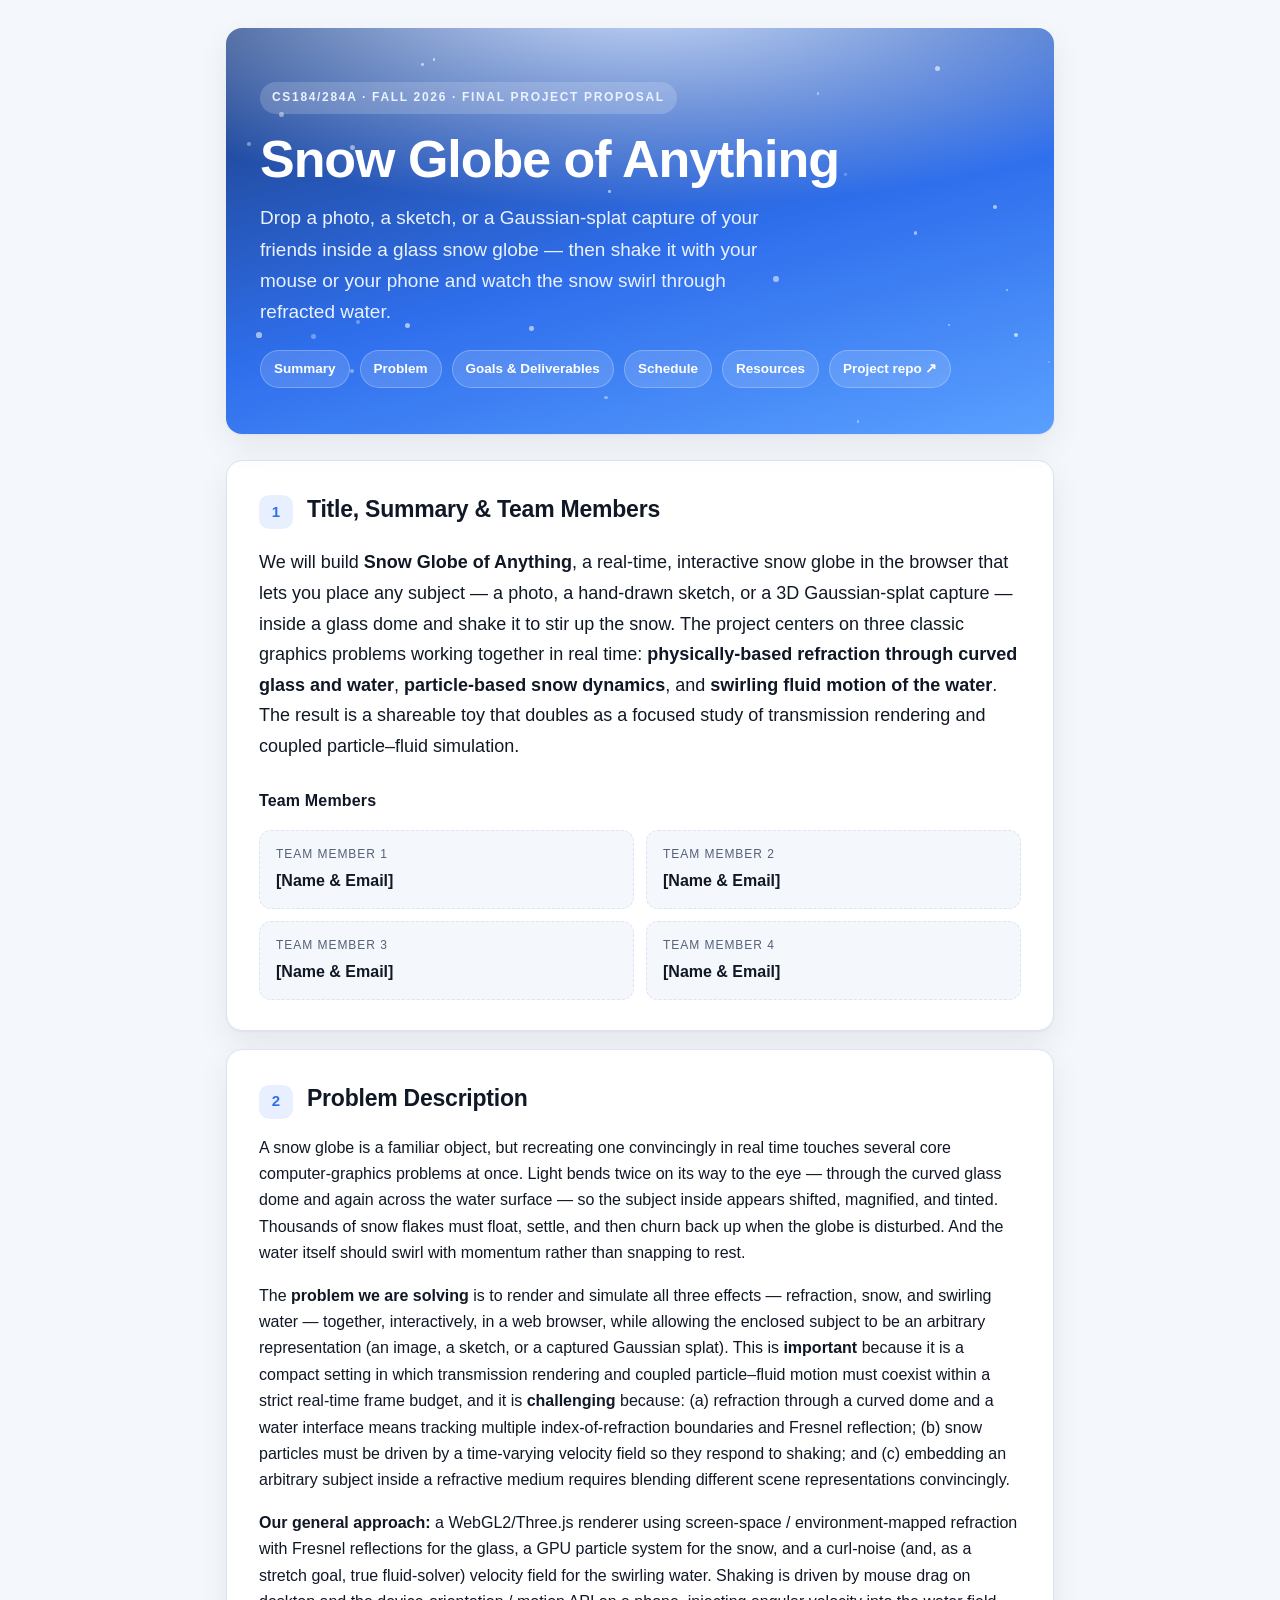
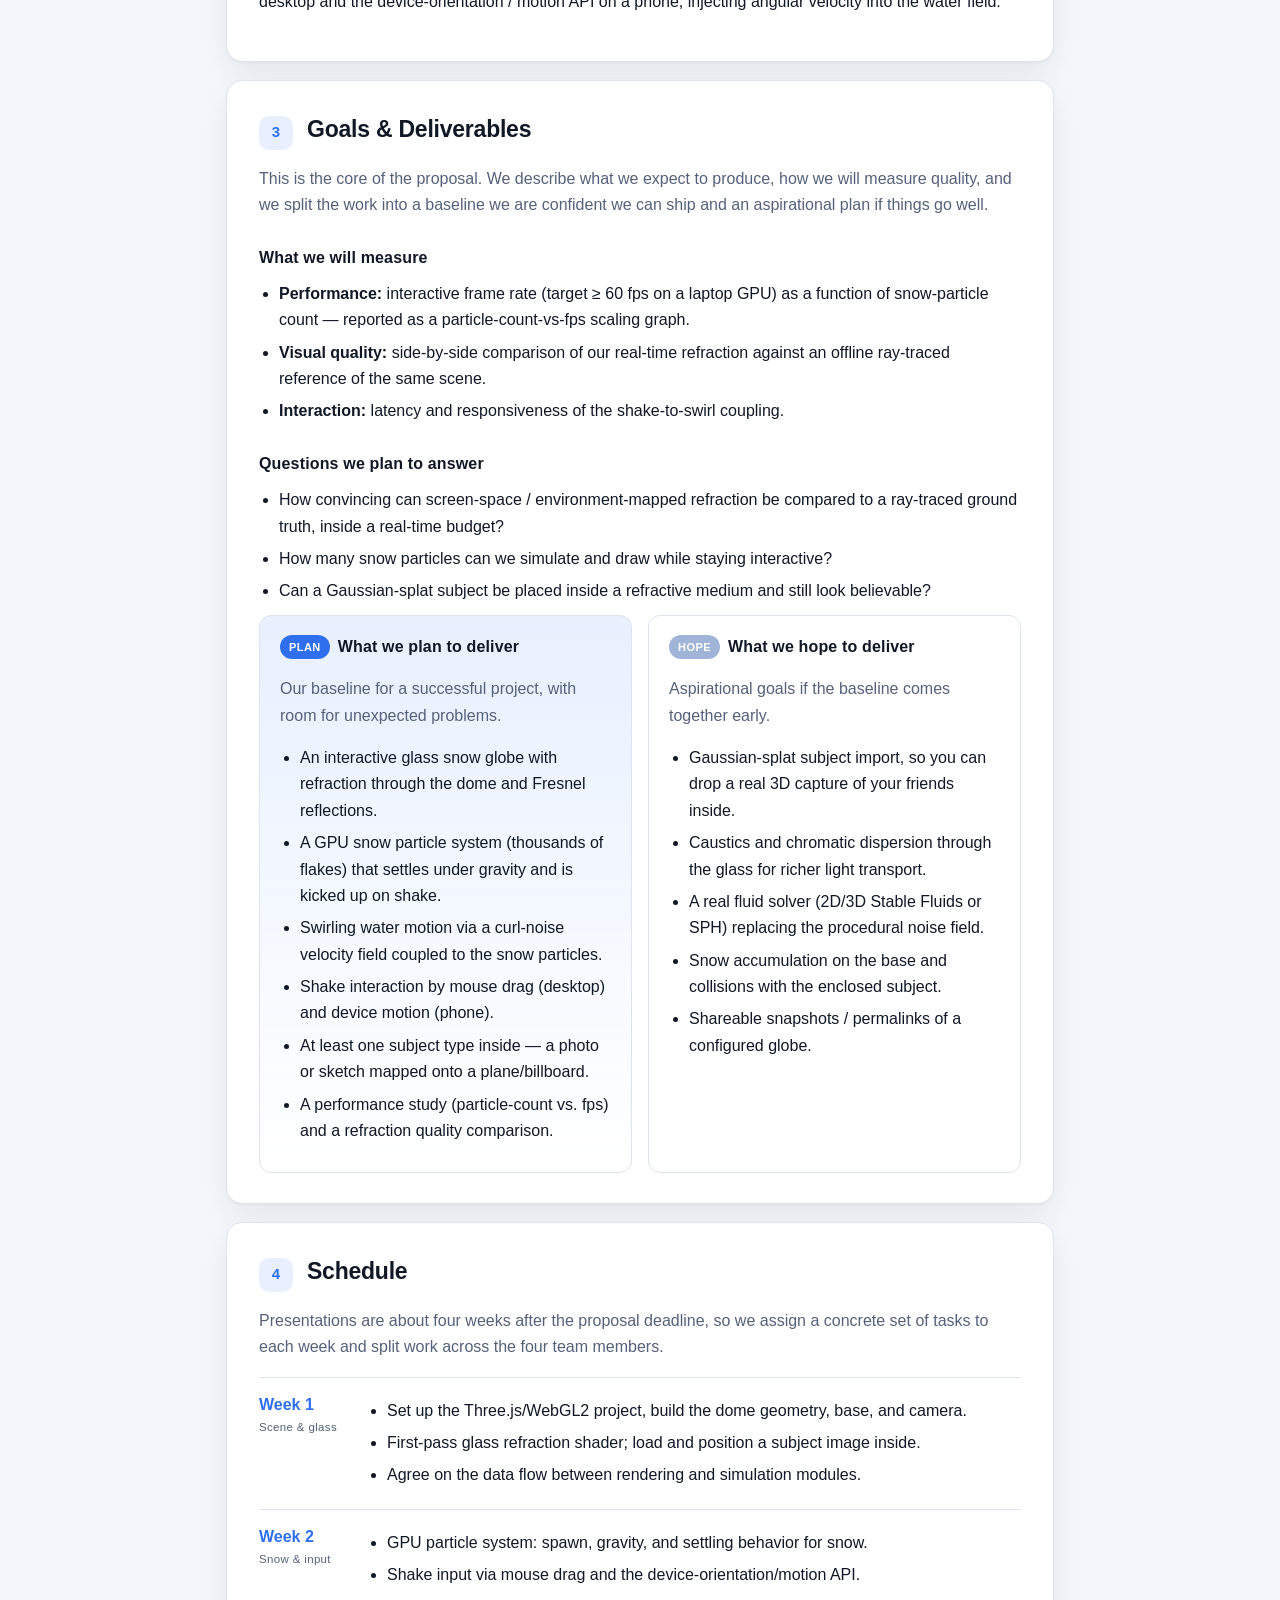
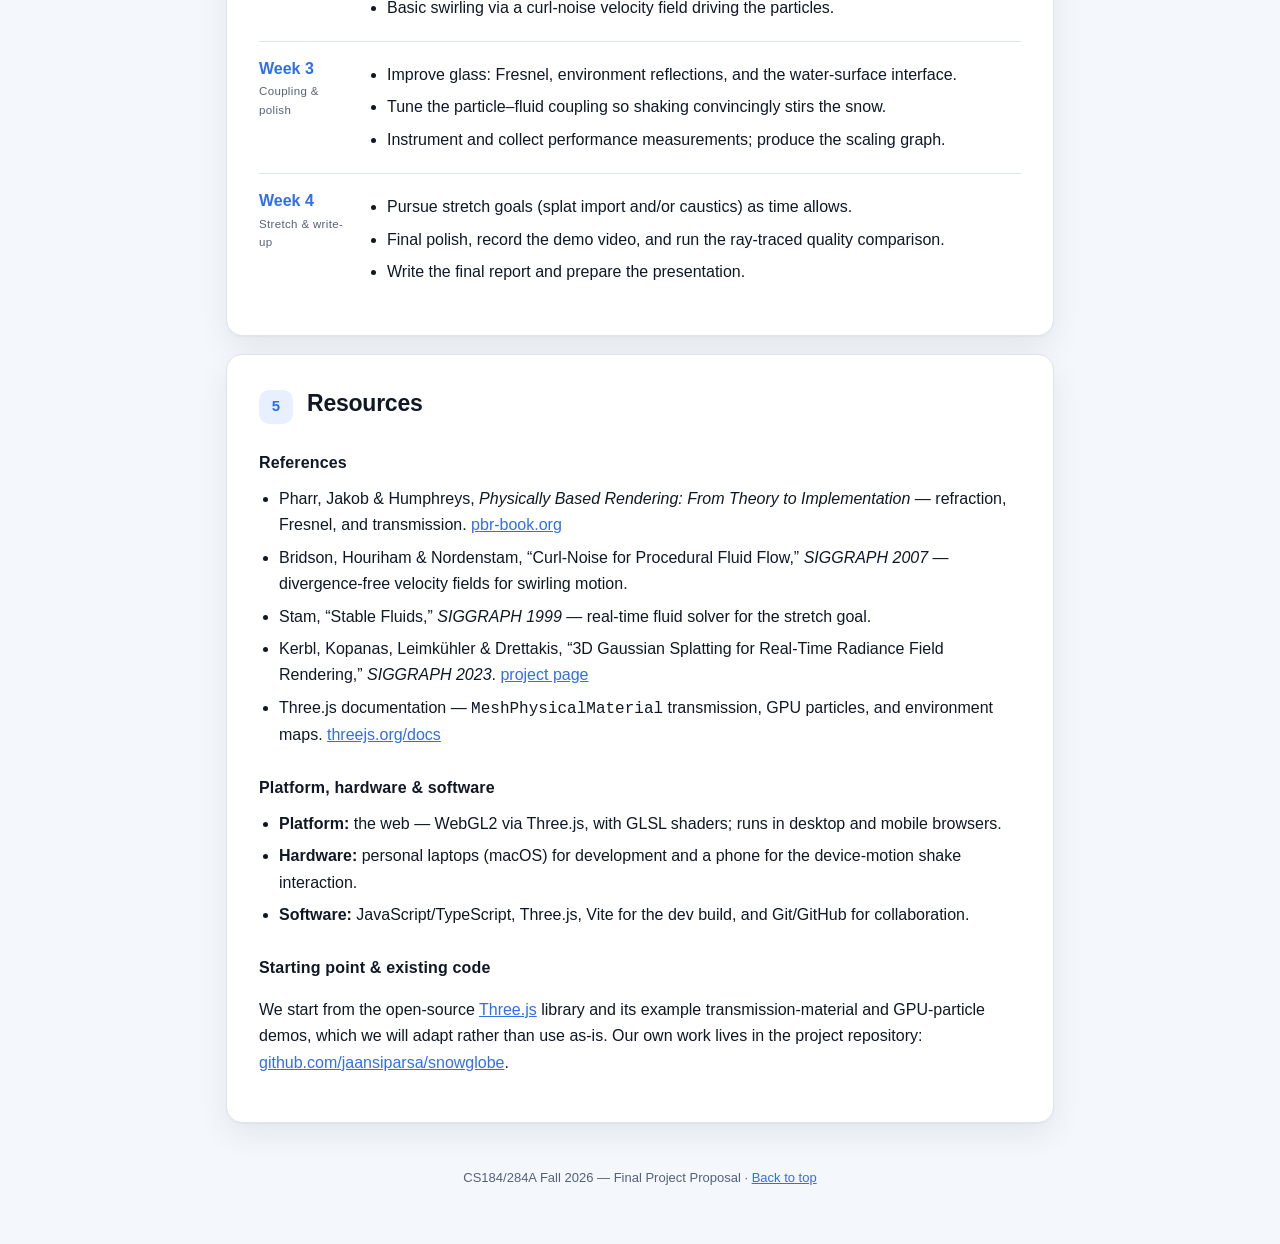
==== index.html @ 3ba1258a "Add CS184 project proposal webpage: Snow Globe of Anything Co-Authored-By: Claude Opus 4.8 <noreply@" ====
<!doctype html>
<html lang="en">
<head>
<meta charset="utf-8">
<meta name="viewport" content="width=device-width, initial-scale=1">
<title>Snow Globe of Anything — CS184 Project Proposal</title>
<meta name="description" content="CS184 Fall 2026 final project proposal: a real-time interactive snow globe of anything, focusing on glass refraction, snow particle physics, and swirling water.">
<style>
  :root{
    --bg:#f4f7fb;
    --panel:#ffffff;
    --ink:#101826;
    --muted:#55617a;
    --line:#dde4ef;
    --accent:#2f6fed;
    --accent-soft:#e8f0ff;
    --snow:#9fb4d6;
    --shadow:0 1px 2px rgba(16,24,38,.04),0 12px 32px rgba(16,24,38,.07);
    --radius:16px;
  }
  @media (prefers-color-scheme:dark){
    :root:not([data-theme="light"]){
      --bg:#0c1118; --panel:#141b26; --ink:#eaf0fa; --muted:#9aa7bd;
      --line:#222c3b; --accent:#6a9bff; --accent-soft:#182540; --snow:#4a5b7d;
      --shadow:0 1px 2px rgba(0,0,0,.3),0 14px 36px rgba(0,0,0,.45);
    }
  }
  :root[data-theme="dark"]{
    --bg:#0c1118; --panel:#141b26; --ink:#eaf0fa; --muted:#9aa7bd;
    --line:#222c3b; --accent:#6a9bff; --accent-soft:#182540; --snow:#4a5b7d;
    --shadow:0 1px 2px rgba(0,0,0,.3),0 14px 36px rgba(0,0,0,.45);
  }
  *{box-sizing:border-box}
  html{scroll-behavior:smooth}
  body{
    margin:0;background:var(--bg);color:var(--ink);
    font:16px/1.65 -apple-system,BlinkMacSystemFont,"Segoe UI",Inter,Roboto,Helvetica,Arial,sans-serif;
    -webkit-font-smoothing:antialiased;
  }
  .wrap{max-width:860px;margin:0 auto;padding:16px}

  /* Hero */
  header.hero{
    position:relative;overflow:hidden;border-radius:var(--radius);
    background:
      radial-gradient(130% 90% at 50% -10%, #cfe0ff 0%, transparent 60%),
      linear-gradient(165deg,#1b3a7a 0%, #2f6fed 55%, #5aa0ff 100%);
    color:#fff;padding:54px 34px 46px;margin:12px 0 26px;box-shadow:var(--shadow);
  }
  header.hero .snow-dot{position:absolute;border-radius:50%;background:rgba(255,255,255,.85);pointer-events:none}
  .eyebrow{
    display:inline-block;font-size:12px;font-weight:700;letter-spacing:.14em;
    text-transform:uppercase;background:rgba(255,255,255,.18);color:#eaf2ff;
    padding:6px 12px;border-radius:999px;margin-bottom:18px;backdrop-filter:blur(4px);
  }
  header.hero h1{margin:0;font-size:clamp(32px,6vw,52px);line-height:1.05;letter-spacing:-.02em;font-weight:800}
  header.hero p.tag{margin:16px 0 0;font-size:clamp(16px,2.4vw,19px);max-width:48ch;color:#eaf2ff}
  .meta{margin-top:22px;display:flex;flex-wrap:wrap;gap:10px}
  .meta a,.meta span{
    font-size:13.5px;font-weight:600;color:#fff;text-decoration:none;
    background:rgba(255,255,255,.14);border:1px solid rgba(255,255,255,.25);
    padding:7px 13px;border-radius:999px;transition:background .15s;
  }
  .meta a:hover{background:rgba(255,255,255,.28)}

  section{
    background:var(--panel);border:1px solid var(--line);border-radius:var(--radius);
    padding:30px 32px;margin:18px 0;box-shadow:var(--shadow);
  }
  .sec-head{display:flex;align-items:baseline;gap:14px;margin:0 0 6px}
  .sec-num{
    flex:none;width:34px;height:34px;border-radius:10px;background:var(--accent-soft);
    color:var(--accent);font-weight:800;font-size:15px;display:grid;place-items:center;
  }
  h2{font-size:23px;margin:0;letter-spacing:-.01em}
  h3{font-size:16px;margin:26px 0 8px;letter-spacing:.01em}
  p{color:var(--ink)}
  .lead{color:var(--muted)}
  a{color:var(--accent)}
  ul{padding-left:20px;margin:10px 0}
  li{margin:6px 0}
  .summary{font-size:18px;line-height:1.7}

  .team{display:grid;grid-template-columns:repeat(2,1fr);gap:12px;margin-top:16px}
  .member{
    border:1px dashed var(--line);border-radius:12px;padding:14px 16px;background:var(--bg);
  }
  .member .role{font-size:12px;color:var(--muted);text-transform:uppercase;letter-spacing:.08em}
  .member .name{font-weight:700;margin-top:3px}

  /* Deliverables split */
  .split{display:grid;grid-template-columns:1fr 1fr;gap:16px;margin-top:8px}
  .card{border:1px solid var(--line);border-radius:12px;padding:18px 20px}
  .card.plan{background:linear-gradient(180deg,var(--accent-soft),transparent)}
  .card h3{margin-top:0;display:flex;align-items:center;gap:8px}
  .pill{font-size:11px;font-weight:700;padding:3px 9px;border-radius:999px;background:var(--accent);color:#fff;letter-spacing:.04em}
  .card.hope .pill{background:var(--snow)}

  /* Schedule */
  .week{display:flex;gap:16px;padding:14px 0;border-top:1px solid var(--line)}
  .week:first-of-type{border-top:0}
  .week .wk{flex:none;width:92px;font-weight:800;color:var(--accent)}
  .week .wk small{display:block;font-weight:500;color:var(--muted);font-size:11.5px;letter-spacing:.03em}
  .week ul{margin:0}

  .refs li{color:var(--ink)}
  footer{color:var(--muted);font-size:13px;text-align:center;padding:26px 0 40px}

  @media (max-width:680px){
    section{padding:24px 20px}
    .team,.split{grid-template-columns:1fr}
    .week{flex-direction:column;gap:6px}
    .week .wk{width:auto}
  }

  /* Print → clean PDF for Gradescope */
  @media print{
    :root{--bg:#fff;--panel:#fff;--line:#c9d2e0;--ink:#000;--muted:#333;--shadow:none}
    body{font-size:11.5pt}
    .wrap{max-width:none;padding:0}
    header.hero{background:#1b3a7a !important;-webkit-print-color-adjust:exact;print-color-adjust:exact;margin:0 0 14px;border-radius:0}
    header.hero .snow-dot{display:none}
    section{break-inside:avoid;box-shadow:none;margin:10px 0;border:1px solid var(--line)}
    .card.plan{background:#eef3ff !important;-webkit-print-color-adjust:exact;print-color-adjust:exact}
    a{color:#1b4fc0}
    a[href^="http"]::after{content:" (" attr(href) ")";font-size:9pt;color:#555;word-break:break-all}
    .meta a[href^="http"]::after{content:""}
  }
</style>
</head>
<body>
<div class="wrap">

  <header class="hero" id="top">
    <span class="eyebrow">CS184/284A · Fall 2026 · Final Project Proposal</span>
    <h1>Snow Globe of Anything</h1>
    <p class="tag">Drop a photo, a sketch, or a Gaussian-splat capture of your friends inside a glass snow globe — then shake it with your mouse or your phone and watch the snow swirl through refracted water.</p>
    <nav class="meta">
      <a href="#summary">Summary</a>
      <a href="#problem">Problem</a>
      <a href="#goals">Goals &amp; Deliverables</a>
      <a href="#schedule">Schedule</a>
      <a href="#resources">Resources</a>
      <a href="https://github.com/jaansiparsa/snowglobe">Project repo ↗</a>
    </nav>
  </header>

  <section id="summary">
    <div class="sec-head"><span class="sec-num">1</span><h2>Title, Summary &amp; Team Members</h2></div>
    <p class="summary">We will build <strong>Snow Globe of Anything</strong>, a real-time, interactive snow globe in the browser that lets you place any subject — a photo, a hand-drawn sketch, or a 3D Gaussian-splat capture — inside a glass dome and shake it to stir up the snow. The project centers on three classic graphics problems working together in real time: <strong>physically-based refraction through curved glass and water</strong>, <strong>particle-based snow dynamics</strong>, and <strong>swirling fluid motion of the water</strong>. The result is a shareable toy that doubles as a focused study of transmission rendering and coupled particle–fluid simulation.</p>

    <h3>Team Members</h3>
    <div class="team">
      <div class="member"><div class="role">Team Member 1</div><div class="name">[Name &amp; Email]</div></div>
      <div class="member"><div class="role">Team Member 2</div><div class="name">[Name &amp; Email]</div></div>
      <div class="member"><div class="role">Team Member 3</div><div class="name">[Name &amp; Email]</div></div>
      <div class="member"><div class="role">Team Member 4</div><div class="name">[Name &amp; Email]</div></div>
    </div>
  </section>

  <section id="problem">
    <div class="sec-head"><span class="sec-num">2</span><h2>Problem Description</h2></div>
    <p>A snow globe is a familiar object, but recreating one convincingly in real time touches several core computer-graphics problems at once. Light bends twice on its way to the eye — through the curved glass dome and again across the water surface — so the subject inside appears shifted, magnified, and tinted. Thousands of snow flakes must float, settle, and then churn back up when the globe is disturbed. And the water itself should swirl with momentum rather than snapping to rest.</p>
    <p>The <strong>problem we are solving</strong> is to render and simulate all three effects — refraction, snow, and swirling water — together, interactively, in a web browser, while allowing the enclosed subject to be an arbitrary representation (an image, a sketch, or a captured Gaussian splat). This is <strong>important</strong> because it is a compact setting in which transmission rendering and coupled particle–fluid motion must coexist within a strict real-time frame budget, and it is <strong>challenging</strong> because: (a) refraction through a curved dome and a water interface means tracking multiple index-of-refraction boundaries and Fresnel reflection; (b) snow particles must be driven by a time-varying velocity field so they respond to shaking; and (c) embedding an arbitrary subject inside a refractive medium requires blending different scene representations convincingly.</p>
    <p><strong>Our general approach:</strong> a WebGL2/Three.js renderer using screen-space / environment-mapped refraction with Fresnel reflections for the glass, a GPU particle system for the snow, and a curl-noise (and, as a stretch goal, true fluid-solver) velocity field for the swirling water. Shaking is driven by mouse drag on desktop and the device-orientation / motion API on a phone, injecting angular velocity into the water field.</p>
  </section>

  <section id="goals">
    <div class="sec-head"><span class="sec-num">3</span><h2>Goals &amp; Deliverables</h2></div>
    <p class="lead">This is the core of the proposal. We describe what we expect to produce, how we will measure quality, and we split the work into a baseline we are confident we can ship and an aspirational plan if things go well.</p>

    <h3>What we will measure</h3>
    <ul>
      <li><strong>Performance:</strong> interactive frame rate (target ≥ 60 fps on a laptop GPU) as a function of snow-particle count — reported as a particle-count-vs-fps scaling graph.</li>
      <li><strong>Visual quality:</strong> side-by-side comparison of our real-time refraction against an offline ray-traced reference of the same scene.</li>
      <li><strong>Interaction:</strong> latency and responsiveness of the shake-to-swirl coupling.</li>
    </ul>

    <h3>Questions we plan to answer</h3>
    <ul>
      <li>How convincing can screen-space / environment-mapped refraction be compared to a ray-traced ground truth, inside a real-time budget?</li>
      <li>How many snow particles can we simulate and draw while staying interactive?</li>
      <li>Can a Gaussian-splat subject be placed inside a refractive medium and still look believable?</li>
    </ul>

    <div class="split">
      <div class="card plan">
        <h3><span class="pill">PLAN</span> What we plan to deliver</h3>
        <p class="lead">Our baseline for a successful project, with room for unexpected problems.</p>
        <ul>
          <li>An interactive glass snow globe with refraction through the dome and Fresnel reflections.</li>
          <li>A GPU snow particle system (thousands of flakes) that settles under gravity and is kicked up on shake.</li>
          <li>Swirling water motion via a curl-noise velocity field coupled to the snow particles.</li>
          <li>Shake interaction by mouse drag (desktop) and device motion (phone).</li>
          <li>At least one subject type inside — a photo or sketch mapped onto a plane/billboard.</li>
          <li>A performance study (particle-count vs. fps) and a refraction quality comparison.</li>
        </ul>
      </div>
      <div class="card hope">
        <h3><span class="pill">HOPE</span> What we hope to deliver</h3>
        <p class="lead">Aspirational goals if the baseline comes together early.</p>
        <ul>
          <li>Gaussian-splat subject import, so you can drop a real 3D capture of your friends inside.</li>
          <li>Caustics and chromatic dispersion through the glass for richer light transport.</li>
          <li>A real fluid solver (2D/3D Stable Fluids or SPH) replacing the procedural noise field.</li>
          <li>Snow accumulation on the base and collisions with the enclosed subject.</li>
          <li>Shareable snapshots / permalinks of a configured globe.</li>
        </ul>
      </div>
    </div>
  </section>

  <section id="schedule">
    <div class="sec-head"><span class="sec-num">4</span><h2>Schedule</h2></div>
    <p class="lead">Presentations are about four weeks after the proposal deadline, so we assign a concrete set of tasks to each week and split work across the four team members.</p>

    <div class="week">
      <div class="wk">Week 1<small>Scene &amp; glass</small></div>
      <ul>
        <li>Set up the Three.js/WebGL2 project, build the dome geometry, base, and camera.</li>
        <li>First-pass glass refraction shader; load and position a subject image inside.</li>
        <li>Agree on the data flow between rendering and simulation modules.</li>
      </ul>
    </div>
    <div class="week">
      <div class="wk">Week 2<small>Snow &amp; input</small></div>
      <ul>
        <li>GPU particle system: spawn, gravity, and settling behavior for snow.</li>
        <li>Shake input via mouse drag and the device-orientation/motion API.</li>
        <li>Basic swirling via a curl-noise velocity field driving the particles.</li>
      </ul>
    </div>
    <div class="week">
      <div class="wk">Week 3<small>Coupling &amp; polish</small></div>
      <ul>
        <li>Improve glass: Fresnel, environment reflections, and the water-surface interface.</li>
        <li>Tune the particle–fluid coupling so shaking convincingly stirs the snow.</li>
        <li>Instrument and collect performance measurements; produce the scaling graph.</li>
      </ul>
    </div>
    <div class="week">
      <div class="wk">Week 4<small>Stretch &amp; write-up</small></div>
      <ul>
        <li>Pursue stretch goals (splat import and/or caustics) as time allows.</li>
        <li>Final polish, record the demo video, and run the ray-traced quality comparison.</li>
        <li>Write the final report and prepare the presentation.</li>
      </ul>
    </div>
  </section>

  <section id="resources">
    <div class="sec-head"><span class="sec-num">5</span><h2>Resources</h2></div>

    <h3>References</h3>
    <ul class="refs">
      <li>Pharr, Jakob &amp; Humphreys, <em>Physically Based Rendering: From Theory to Implementation</em> — refraction, Fresnel, and transmission. <a href="https://pbr-book.org/">pbr-book.org</a></li>
      <li>Bridson, Houriham &amp; Nordenstam, “Curl-Noise for Procedural Fluid Flow,” <em>SIGGRAPH 2007</em> — divergence-free velocity fields for swirling motion.</li>
      <li>Stam, “Stable Fluids,” <em>SIGGRAPH 1999</em> — real-time fluid solver for the stretch goal.</li>
      <li>Kerbl, Kopanas, Leimkühler &amp; Drettakis, “3D Gaussian Splatting for Real-Time Radiance Field Rendering,” <em>SIGGRAPH 2023</em>. <a href="https://repo-sam.inria.fr/fungraph/3d-gaussian-splatting/">project page</a></li>
      <li>Three.js documentation — <code>MeshPhysicalMaterial</code> transmission, GPU particles, and environment maps. <a href="https://threejs.org/docs/">threejs.org/docs</a></li>
    </ul>

    <h3>Platform, hardware &amp; software</h3>
    <ul>
      <li><strong>Platform:</strong> the web — WebGL2 via Three.js, with GLSL shaders; runs in desktop and mobile browsers.</li>
      <li><strong>Hardware:</strong> personal laptops (macOS) for development and a phone for the device-motion shake interaction.</li>
      <li><strong>Software:</strong> JavaScript/TypeScript, Three.js, Vite for the dev build, and Git/GitHub for collaboration.</li>
    </ul>

    <h3>Starting point &amp; existing code</h3>
    <p>We start from the open-source <a href="https://threejs.org/">Three.js</a> library and its example transmission-material and GPU-particle demos, which we will adapt rather than use as-is. Our own work lives in the project repository: <a href="https://github.com/jaansiparsa/snowglobe">github.com/jaansiparsa/snowglobe</a>.</p>
  </section>

  <footer>
    CS184/284A Fall 2026 — Final Project Proposal · <a href="#top">Back to top</a>
  </footer>

</div>

<script>
  // Decorative drifting snow in the hero (purely cosmetic; hidden in print).
  (function(){
    try{
      var hero = document.querySelector('header.hero');
      if(!hero || window.matchMedia('(prefers-reduced-motion: reduce)').matches) return;
      var N = 26;
      for(var i=0;i<N;i++){
        var d = document.createElement('span');
        d.className='snow-dot';
        var s = 2 + Math.random()*4;
        d.style.width=d.style.height=s+'px';
        d.style.left=(Math.random()*100)+'%';
        d.style.top=(Math.random()*100)+'%';
        d.style.opacity=0.3+Math.random()*0.5;
        hero.appendChild(d);
        animate(d, s);
      }
      function animate(el, s){
        var y = parseFloat(el.style.top);
        var speed = 0.015 + s*0.008;
        var drift = (Math.random()-0.5)*0.03;
        var x = parseFloat(el.style.left);
        function step(){
          y += speed; x += drift;
          if(y>100){ y=-2; x=Math.random()*100; }
          el.style.top=y+'%'; el.style.left=x+'%';
          requestAnimationFrame(step);
        }
        requestAnimationFrame(step);
      }
    }catch(e){/* cosmetic only */}
  })();
</script>
</body>
</html>
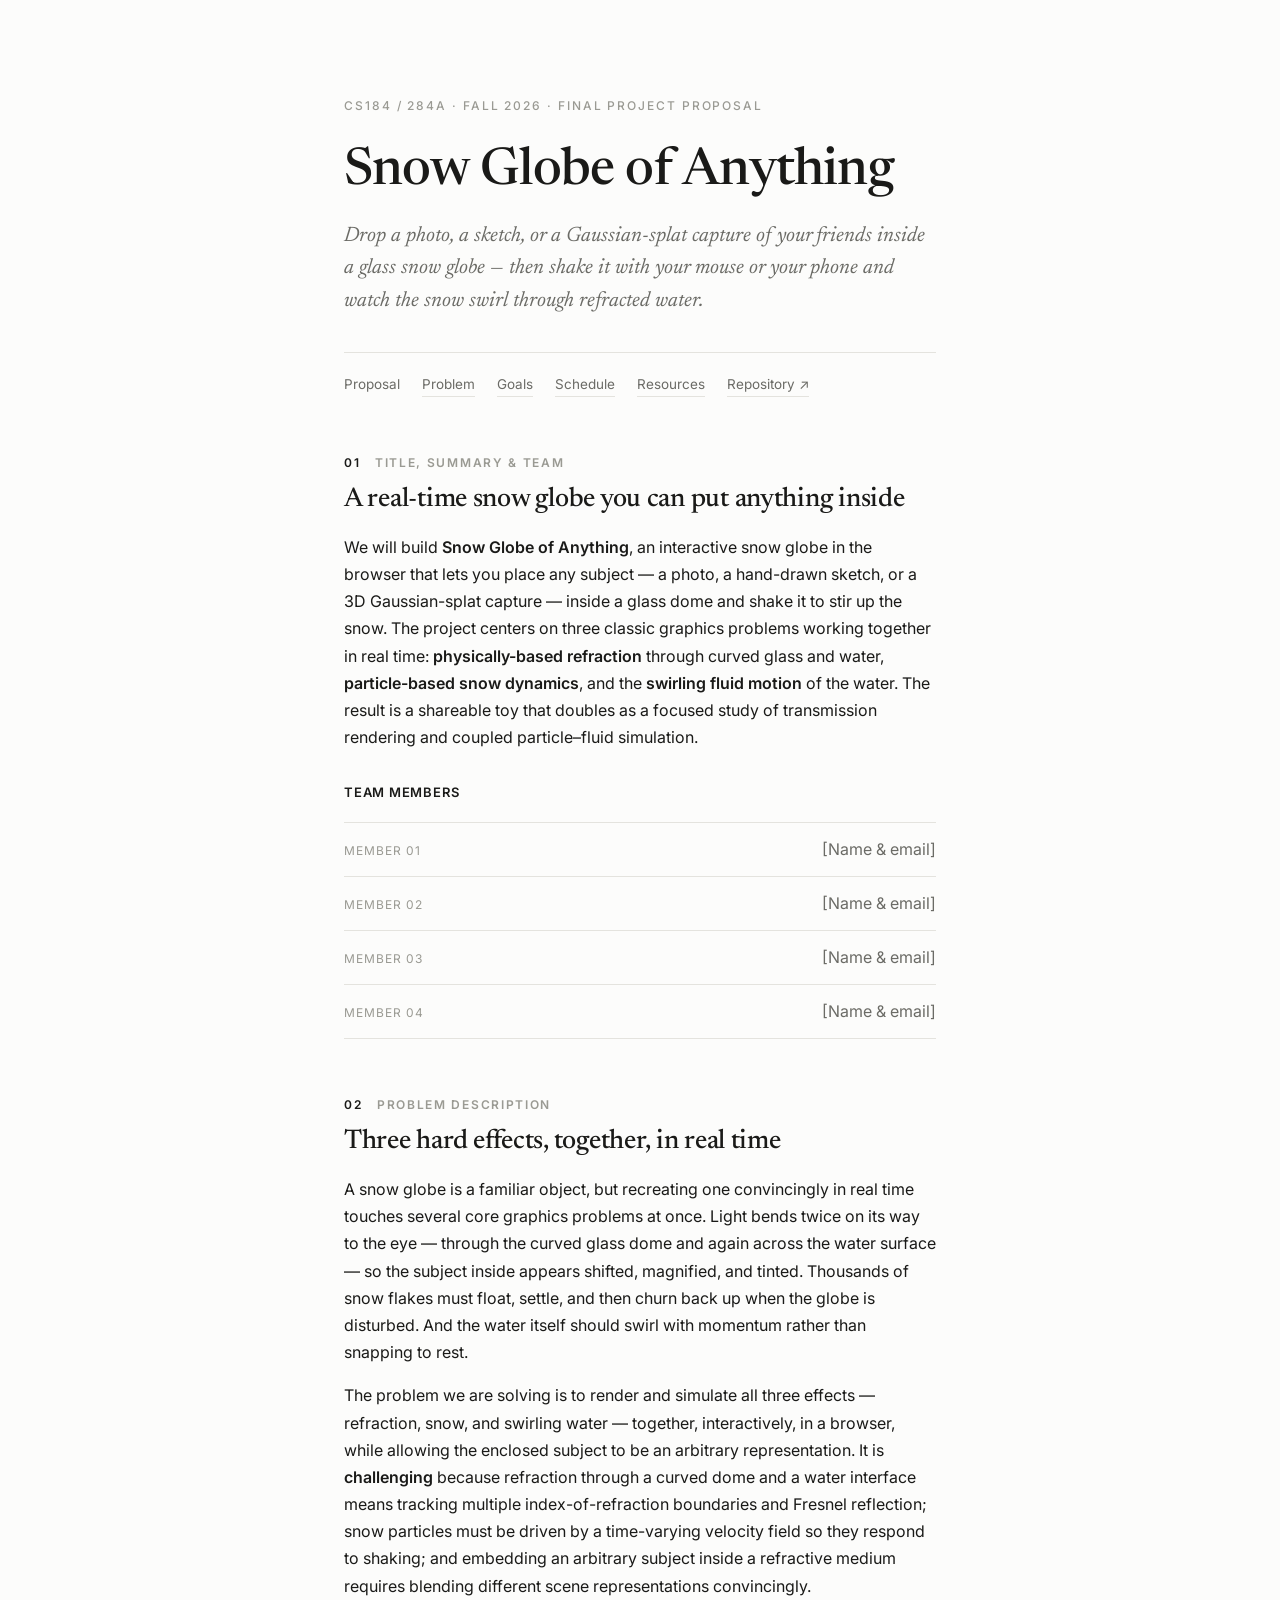
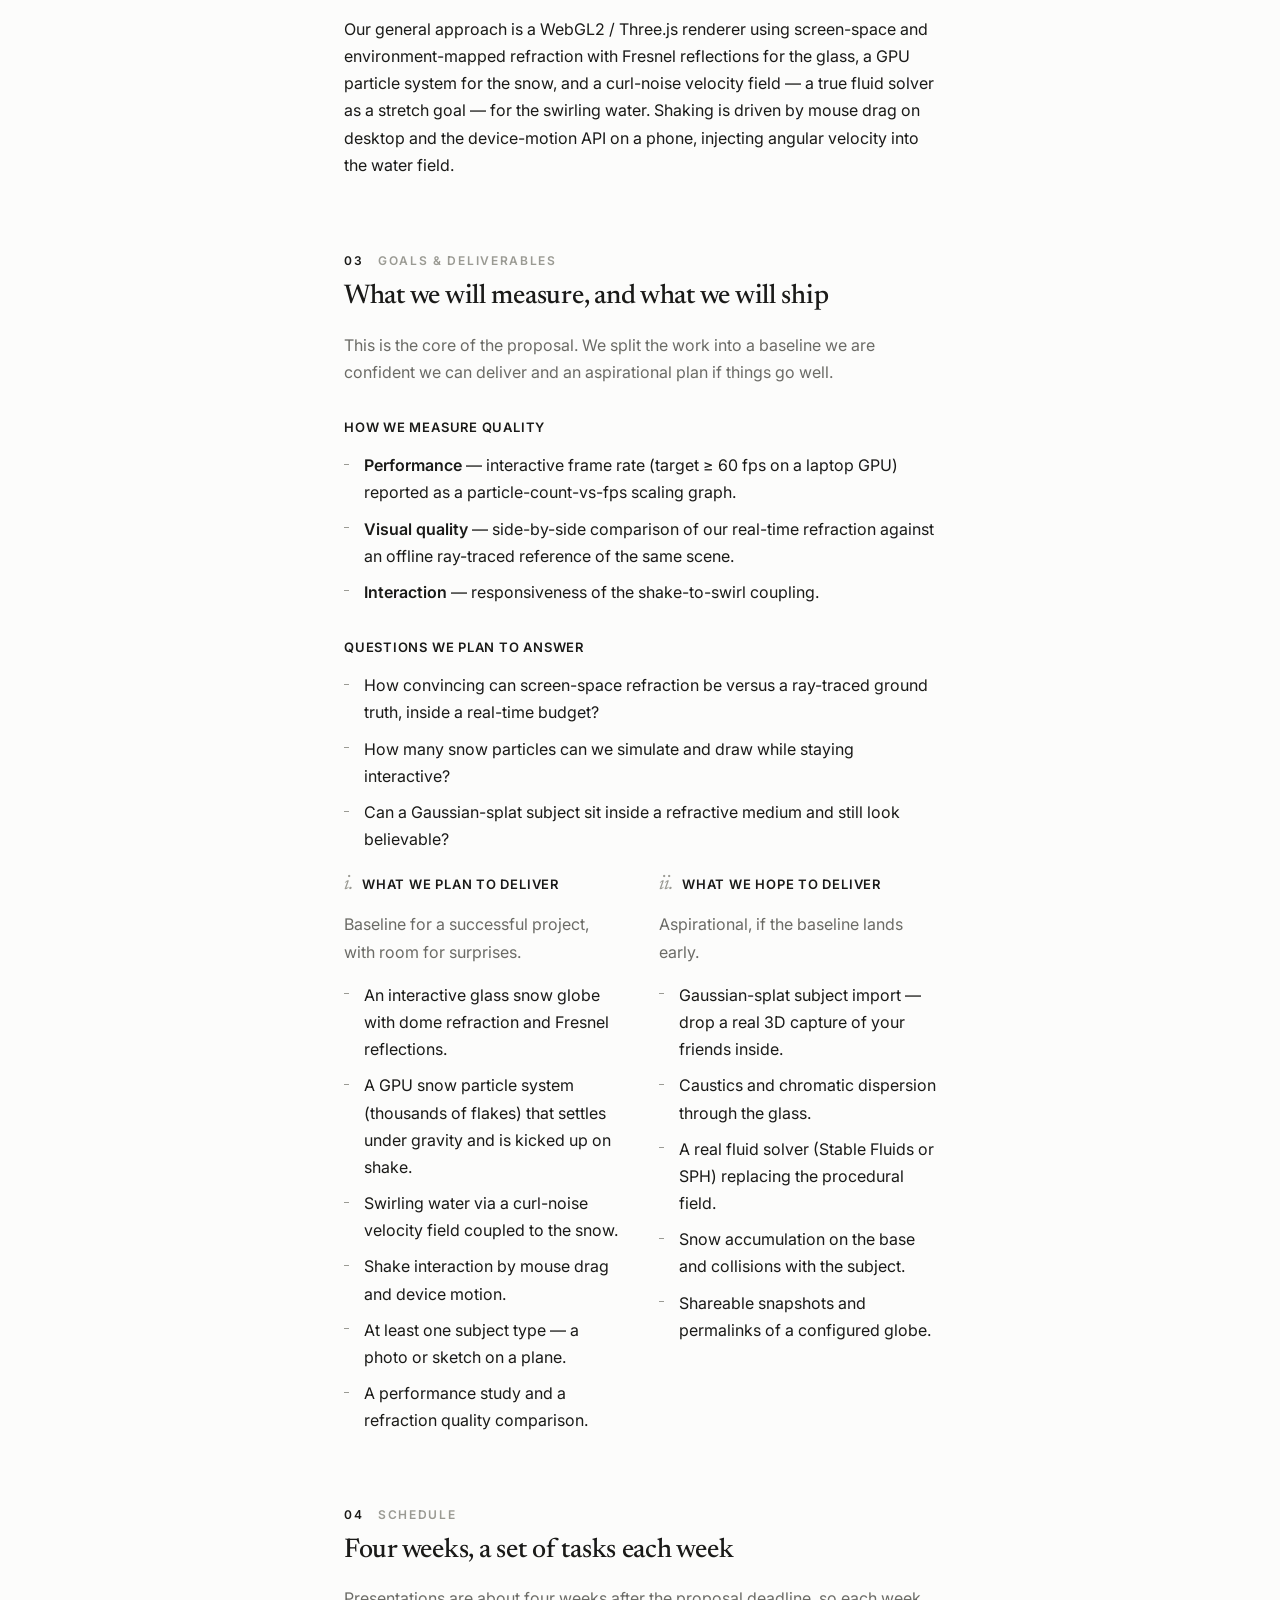
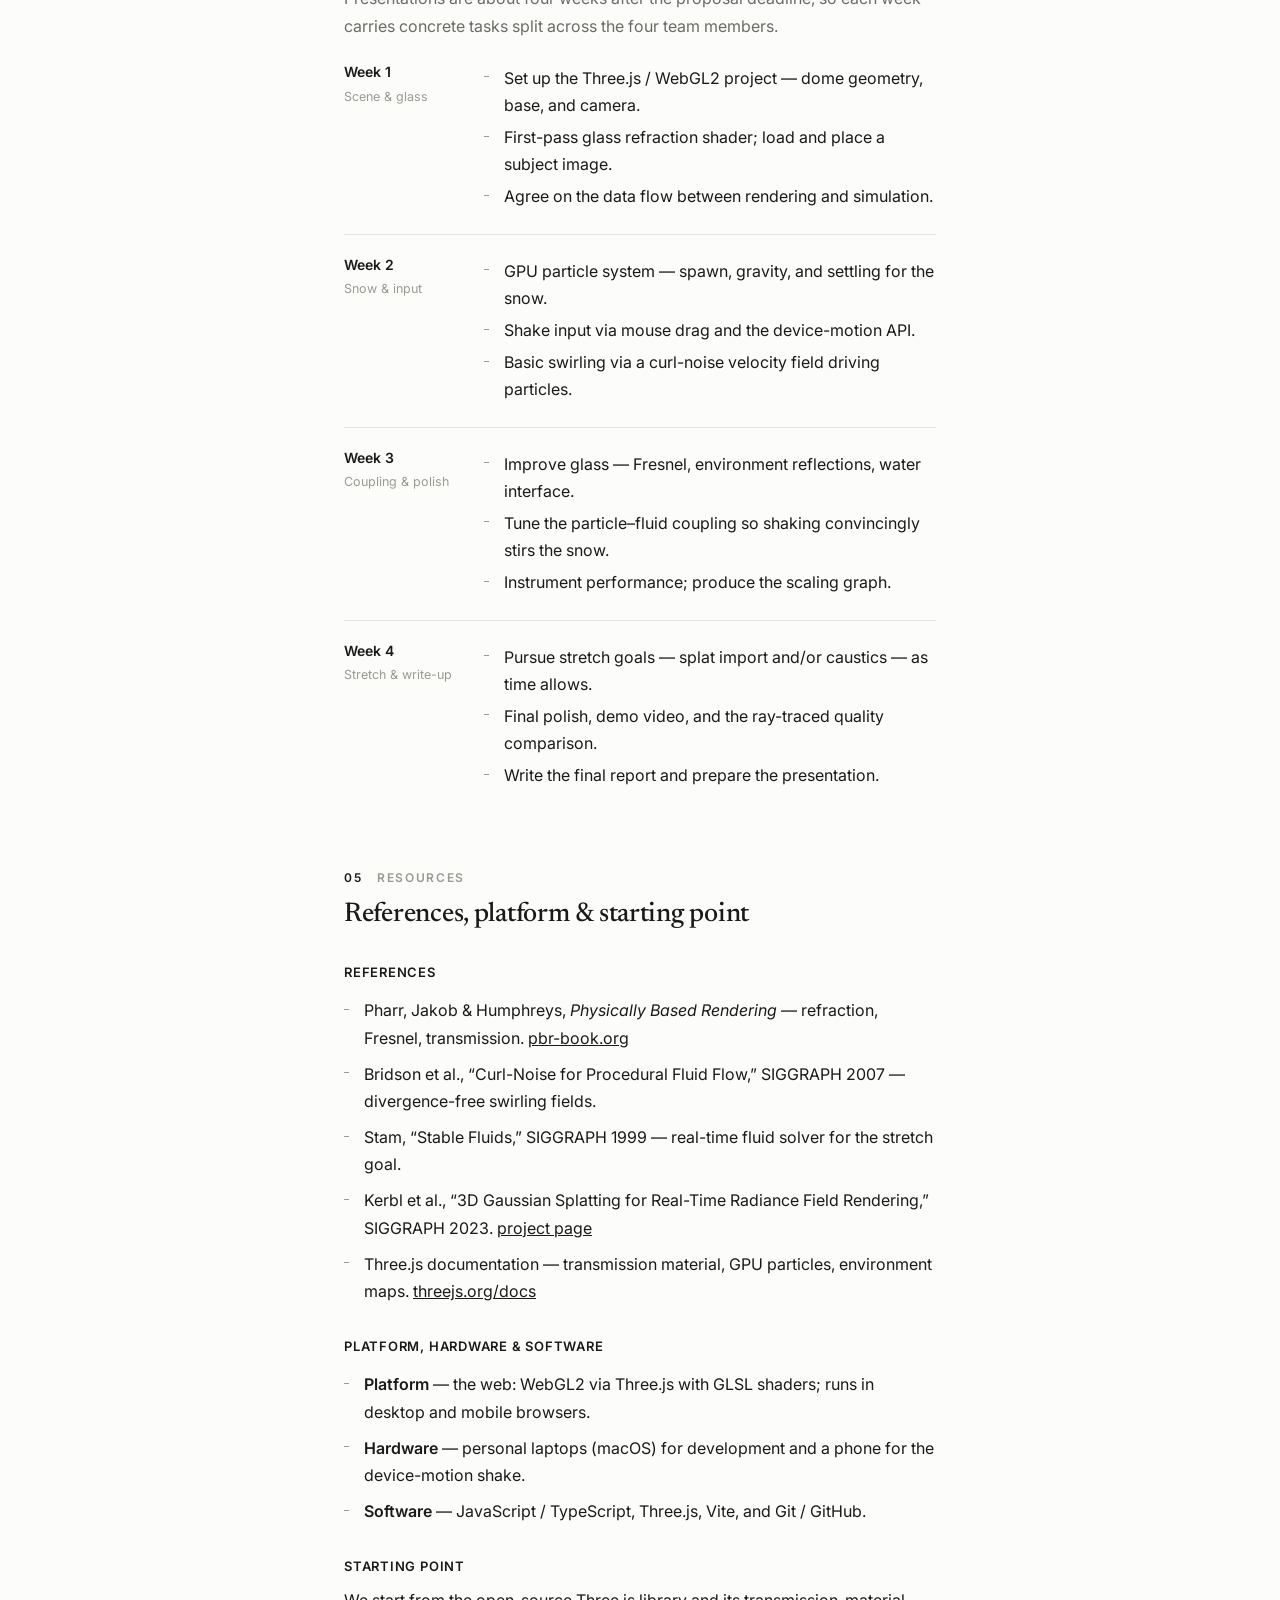
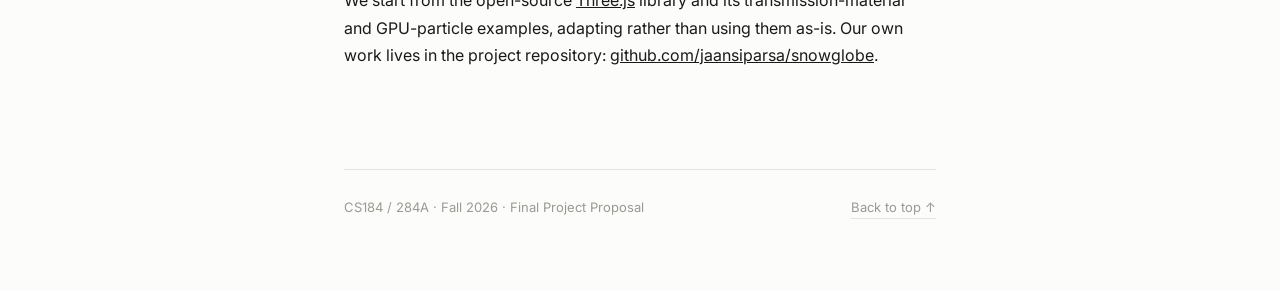
==== commit 37e92f6a: "Redesign proposal page: clean, minimal editorial layout" ====
--- a/index.html
+++ b/index.html
@@ -4,312 +4,290 @@
 <meta charset="utf-8">
 <meta name="viewport" content="width=device-width, initial-scale=1">
 <title>Snow Globe of Anything — CS184 Project Proposal</title>
-<meta name="description" content="CS184 Fall 2026 final project proposal: a real-time interactive snow globe of anything, focusing on glass refraction, snow particle physics, and swirling water.">
+<meta name="description" content="CS184 Fall 2026 final project proposal: a real-time interactive snow globe of anything — glass refraction, snow particle physics, and swirling water.">
+<link rel="preconnect" href="https://fonts.googleapis.com">
+<link rel="preconnect" href="https://fonts.gstatic.com" crossorigin>
+<link href="https://fonts.googleapis.com/css2?family=Newsreader:ital,opsz,wght@0,6..72,400;0,6..72,500;1,6..72,400&family=Inter:wght@400;500;600&display=swap" rel="stylesheet">
 <style>
   :root{
-    --bg:#f4f7fb;
-    --panel:#ffffff;
-    --ink:#101826;
-    --muted:#55617a;
-    --line:#dde4ef;
-    --accent:#2f6fed;
-    --accent-soft:#e8f0ff;
-    --snow:#9fb4d6;
-    --shadow:0 1px 2px rgba(16,24,38,.04),0 12px 32px rgba(16,24,38,.07);
-    --radius:16px;
+    --bg:#fcfcfb;
+    --ink:#1a1a18;
+    --muted:#6b6b66;
+    --faint:#9a9a93;
+    --line:#e4e3de;
+    --accent:#1a1a18;
+    --rule:#111;
+    --maxw:640px;
   }
   @media (prefers-color-scheme:dark){
     :root:not([data-theme="light"]){
-      --bg:#0c1118; --panel:#141b26; --ink:#eaf0fa; --muted:#9aa7bd;
-      --line:#222c3b; --accent:#6a9bff; --accent-soft:#182540; --snow:#4a5b7d;
-      --shadow:0 1px 2px rgba(0,0,0,.3),0 14px 36px rgba(0,0,0,.45);
+      --bg:#121311; --ink:#ececea; --muted:#a3a39c; --faint:#74746d;
+      --line:#2a2b27; --accent:#ececea; --rule:#ececea;
     }
   }
   :root[data-theme="dark"]{
-    --bg:#0c1118; --panel:#141b26; --ink:#eaf0fa; --muted:#9aa7bd;
-    --line:#222c3b; --accent:#6a9bff; --accent-soft:#182540; --snow:#4a5b7d;
-    --shadow:0 1px 2px rgba(0,0,0,.3),0 14px 36px rgba(0,0,0,.45);
+    --bg:#121311; --ink:#ececea; --muted:#a3a39c; --faint:#74746d;
+    --line:#2a2b27; --accent:#ececea; --rule:#ececea;
   }
   *{box-sizing:border-box}
-  html{scroll-behavior:smooth}
+  html{-webkit-text-size-adjust:100%}
   body{
     margin:0;background:var(--bg);color:var(--ink);
-    font:16px/1.65 -apple-system,BlinkMacSystemFont,"Segoe UI",Inter,Roboto,Helvetica,Arial,sans-serif;
-    -webkit-font-smoothing:antialiased;
-  }
-  .wrap{max-width:860px;margin:0 auto;padding:16px}
-
-  /* Hero */
-  header.hero{
-    position:relative;overflow:hidden;border-radius:var(--radius);
-    background:
-      radial-gradient(130% 90% at 50% -10%, #cfe0ff 0%, transparent 60%),
-      linear-gradient(165deg,#1b3a7a 0%, #2f6fed 55%, #5aa0ff 100%);
-    color:#fff;padding:54px 34px 46px;margin:12px 0 26px;box-shadow:var(--shadow);
-  }
-  header.hero .snow-dot{position:absolute;border-radius:50%;background:rgba(255,255,255,.85);pointer-events:none}
-  .eyebrow{
-    display:inline-block;font-size:12px;font-weight:700;letter-spacing:.14em;
-    text-transform:uppercase;background:rgba(255,255,255,.18);color:#eaf2ff;
-    padding:6px 12px;border-radius:999px;margin-bottom:18px;backdrop-filter:blur(4px);
-  }
-  header.hero h1{margin:0;font-size:clamp(32px,6vw,52px);line-height:1.05;letter-spacing:-.02em;font-weight:800}
-  header.hero p.tag{margin:16px 0 0;font-size:clamp(16px,2.4vw,19px);max-width:48ch;color:#eaf2ff}
-  .meta{margin-top:22px;display:flex;flex-wrap:wrap;gap:10px}
-  .meta a,.meta span{
-    font-size:13.5px;font-weight:600;color:#fff;text-decoration:none;
-    background:rgba(255,255,255,.14);border:1px solid rgba(255,255,255,.25);
-    padding:7px 13px;border-radius:999px;transition:background .15s;
-  }
-  .meta a:hover{background:rgba(255,255,255,.28)}
-
-  section{
-    background:var(--panel);border:1px solid var(--line);border-radius:var(--radius);
-    padding:30px 32px;margin:18px 0;box-shadow:var(--shadow);
-  }
-  .sec-head{display:flex;align-items:baseline;gap:14px;margin:0 0 6px}
-  .sec-num{
-    flex:none;width:34px;height:34px;border-radius:10px;background:var(--accent-soft);
-    color:var(--accent);font-weight:800;font-size:15px;display:grid;place-items:center;
-  }
-  h2{font-size:23px;margin:0;letter-spacing:-.01em}
-  h3{font-size:16px;margin:26px 0 8px;letter-spacing:.01em}
-  p{color:var(--ink)}
+    font-family:"Inter",-apple-system,BlinkMacSystemFont,"Segoe UI",sans-serif;
+    font-size:16px;line-height:1.7;-webkit-font-smoothing:antialiased;
+  }
+  .wrap{max-width:var(--maxw);margin:0 auto;padding:0 24px}
+
+  /* Masthead */
+  header{padding:96px 0 0}
+  .kicker{
+    font-size:12px;letter-spacing:.16em;text-transform:uppercase;color:var(--faint);
+    font-weight:500;margin:0 0 28px;
+  }
+  h1{
+    font-family:"Newsreader",Georgia,serif;font-weight:500;
+    font-size:clamp(34px,7vw,52px);line-height:1.08;letter-spacing:-.015em;
+    margin:0 0 20px;
+  }
+  .standfirst{
+    font-family:"Newsreader",Georgia,serif;font-size:clamp(18px,2.6vw,21px);
+    line-height:1.55;color:var(--muted);font-style:italic;margin:0;max-width:34em;
+  }
+  .masthead-meta{
+    margin:34px 0 0;padding-top:20px;border-top:1px solid var(--line);
+    display:flex;flex-wrap:wrap;gap:4px 22px;font-size:13.5px;color:var(--muted);
+  }
+  .masthead-meta a{color:var(--muted);text-decoration:none;border-bottom:1px solid var(--line)}
+  .masthead-meta a:hover{color:var(--ink);border-color:var(--ink)}
+
+  /* Sections */
+  section{padding:56px 0 0}
+  section:last-of-type{padding-bottom:12px}
+  .sec-label{
+    font-size:12px;letter-spacing:.14em;text-transform:uppercase;color:var(--faint);
+    font-weight:600;margin:0 0 10px;
+  }
+  .sec-label b{color:var(--ink);font-weight:600;margin-right:10px}
+  h2{
+    font-family:"Newsreader",Georgia,serif;font-weight:500;font-size:27px;
+    line-height:1.2;letter-spacing:-.01em;margin:0 0 18px;
+  }
+  h3{
+    font-size:13px;letter-spacing:.06em;text-transform:uppercase;color:var(--ink);
+    font-weight:600;margin:30px 0 10px;
+  }
+  p{margin:0 0 16px}
   .lead{color:var(--muted)}
-  a{color:var(--accent)}
-  ul{padding-left:20px;margin:10px 0}
-  li{margin:6px 0}
-  .summary{font-size:18px;line-height:1.7}
-
-  .team{display:grid;grid-template-columns:repeat(2,1fr);gap:12px;margin-top:16px}
+  strong{font-weight:600}
+  a{color:var(--ink)}
+  ul{list-style:none;padding:0;margin:14px 0}
+  li{position:relative;padding-left:20px;margin:9px 0}
+  li::before{content:"";position:absolute;left:0;top:.72em;width:5px;height:1px;background:var(--faint)}
+  code{font-family:ui-monospace,SFMono-Regular,Menlo,monospace;font-size:.88em;background:var(--line);padding:1px 5px;border-radius:3px}
+
+  /* Team */
+  .team{margin:18px 0 0;border-top:1px solid var(--line)}
   .member{
-    border:1px dashed var(--line);border-radius:12px;padding:14px 16px;background:var(--bg);
-  }
-  .member .role{font-size:12px;color:var(--muted);text-transform:uppercase;letter-spacing:.08em}
-  .member .name{font-weight:700;margin-top:3px}
-
-  /* Deliverables split */
-  .split{display:grid;grid-template-columns:1fr 1fr;gap:16px;margin-top:8px}
-  .card{border:1px solid var(--line);border-radius:12px;padding:18px 20px}
-  .card.plan{background:linear-gradient(180deg,var(--accent-soft),transparent)}
-  .card h3{margin-top:0;display:flex;align-items:center;gap:8px}
-  .pill{font-size:11px;font-weight:700;padding:3px 9px;border-radius:999px;background:var(--accent);color:#fff;letter-spacing:.04em}
-  .card.hope .pill{background:var(--snow)}
+    display:flex;justify-content:space-between;align-items:baseline;gap:16px;
+    padding:13px 0;border-bottom:1px solid var(--line);
+  }
+  .member .role{font-size:12px;letter-spacing:.08em;text-transform:uppercase;color:var(--faint)}
+  .member .name{color:var(--muted)}
+
+  /* Deliverables */
+  .split{display:grid;grid-template-columns:1fr 1fr;gap:38px;margin-top:8px}
+  .split h3{margin-top:0;display:flex;align-items:baseline;gap:9px}
+  .split h3 .n{font-family:"Newsreader",serif;font-style:italic;font-size:20px;text-transform:none;letter-spacing:0;color:var(--faint);font-weight:400}
 
   /* Schedule */
-  .week{display:flex;gap:16px;padding:14px 0;border-top:1px solid var(--line)}
-  .week:first-of-type{border-top:0}
-  .week .wk{flex:none;width:92px;font-weight:800;color:var(--accent)}
-  .week .wk small{display:block;font-weight:500;color:var(--muted);font-size:11.5px;letter-spacing:.03em}
+  .week{display:grid;grid-template-columns:120px 1fr;gap:20px;padding:18px 0;border-top:1px solid var(--line)}
+  .week:first-of-type{border-top:0;padding-top:4px}
+  .week .wk{font-weight:600;font-size:14px}
+  .week .wk small{display:block;color:var(--faint);font-weight:400;font-size:12.5px;margin-top:2px}
   .week ul{margin:0}
-
-  .refs li{color:var(--ink)}
-  footer{color:var(--muted);font-size:13px;text-align:center;padding:26px 0 40px}
-
-  @media (max-width:680px){
-    section{padding:24px 20px}
-    .team,.split{grid-template-columns:1fr}
-    .week{flex-direction:column;gap:6px}
-    .week .wk{width:auto}
+  .week li{margin:5px 0}
+
+  footer{
+    margin-top:72px;padding:26px 0 72px;border-top:1px solid var(--line);
+    font-size:13px;color:var(--faint);display:flex;justify-content:space-between;gap:12px;flex-wrap:wrap;
+  }
+  footer a{color:var(--faint);text-decoration:none;border-bottom:1px solid var(--line)}
+  footer a:hover{color:var(--ink)}
+
+  @media (max-width:600px){
+    header{padding-top:64px}
+    .split{grid-template-columns:1fr;gap:28px}
+    .week{grid-template-columns:1fr;gap:6px}
   }
 
   /* Print → clean PDF for Gradescope */
   @media print{
-    :root{--bg:#fff;--panel:#fff;--line:#c9d2e0;--ink:#000;--muted:#333;--shadow:none}
-    body{font-size:11.5pt}
+    :root{--bg:#fff;--ink:#000;--muted:#333;--faint:#555;--line:#ccc}
+    body{font-size:11pt;line-height:1.5}
     .wrap{max-width:none;padding:0}
-    header.hero{background:#1b3a7a !important;-webkit-print-color-adjust:exact;print-color-adjust:exact;margin:0 0 14px;border-radius:0}
-    header.hero .snow-dot{display:none}
-    section{break-inside:avoid;box-shadow:none;margin:10px 0;border:1px solid var(--line)}
-    .card.plan{background:#eef3ff !important;-webkit-print-color-adjust:exact;print-color-adjust:exact}
-    a{color:#1b4fc0}
-    a[href^="http"]::after{content:" (" attr(href) ")";font-size:9pt;color:#555;word-break:break-all}
-    .meta a[href^="http"]::after{content:""}
+    header{padding-top:0}
+    section{padding-top:30px;break-inside:avoid}
+    .split{break-inside:avoid}
+    footer{display:none}
+    a{text-decoration:none;border:0}
+    a[href^="http"]::after{content:" (" attr(href) ")";font-size:8.5pt;color:#555;word-break:break-all}
+    .masthead-meta a[href^="http"]::after{content:""}
   }
 </style>
 </head>
 <body>
 <div class="wrap">
 
-  <header class="hero" id="top">
-    <span class="eyebrow">CS184/284A · Fall 2026 · Final Project Proposal</span>
+  <header id="top">
+    <p class="kicker">CS184 / 284A · Fall 2026 · Final Project Proposal</p>
     <h1>Snow Globe of Anything</h1>
-    <p class="tag">Drop a photo, a sketch, or a Gaussian-splat capture of your friends inside a glass snow globe — then shake it with your mouse or your phone and watch the snow swirl through refracted water.</p>
-    <nav class="meta">
-      <a href="#summary">Summary</a>
+    <p class="standfirst">Drop a photo, a sketch, or a Gaussian-splat capture of your friends inside a glass snow globe — then shake it with your mouse or your phone and watch the snow swirl through refracted water.</p>
+    <nav class="masthead-meta">
+      <span>Proposal</span>
       <a href="#problem">Problem</a>
-      <a href="#goals">Goals &amp; Deliverables</a>
+      <a href="#goals">Goals</a>
       <a href="#schedule">Schedule</a>
       <a href="#resources">Resources</a>
-      <a href="https://github.com/jaansiparsa/snowglobe">Project repo ↗</a>
+      <a href="https://github.com/jaansiparsa/snowglobe">Repository ↗</a>
     </nav>
   </header>
 
   <section id="summary">
-    <div class="sec-head"><span class="sec-num">1</span><h2>Title, Summary &amp; Team Members</h2></div>
-    <p class="summary">We will build <strong>Snow Globe of Anything</strong>, a real-time, interactive snow globe in the browser that lets you place any subject — a photo, a hand-drawn sketch, or a 3D Gaussian-splat capture — inside a glass dome and shake it to stir up the snow. The project centers on three classic graphics problems working together in real time: <strong>physically-based refraction through curved glass and water</strong>, <strong>particle-based snow dynamics</strong>, and <strong>swirling fluid motion of the water</strong>. The result is a shareable toy that doubles as a focused study of transmission rendering and coupled particle–fluid simulation.</p>
+    <p class="sec-label"><b>01</b> Title, Summary &amp; Team</p>
+    <h2>A real-time snow globe you can put anything inside</h2>
+    <p>We will build <strong>Snow Globe of Anything</strong>, an interactive snow globe in the browser that lets you place any subject — a photo, a hand-drawn sketch, or a 3D Gaussian-splat capture — inside a glass dome and shake it to stir up the snow. The project centers on three classic graphics problems working together in real time: <strong>physically-based refraction</strong> through curved glass and water, <strong>particle-based snow dynamics</strong>, and the <strong>swirling fluid motion</strong> of the water. The result is a shareable toy that doubles as a focused study of transmission rendering and coupled particle–fluid simulation.</p>
 
     <h3>Team Members</h3>
     <div class="team">
-      <div class="member"><div class="role">Team Member 1</div><div class="name">[Name &amp; Email]</div></div>
-      <div class="member"><div class="role">Team Member 2</div><div class="name">[Name &amp; Email]</div></div>
-      <div class="member"><div class="role">Team Member 3</div><div class="name">[Name &amp; Email]</div></div>
-      <div class="member"><div class="role">Team Member 4</div><div class="name">[Name &amp; Email]</div></div>
+      <div class="member"><span class="role">Member 01</span><span class="name">[Name &amp; email]</span></div>
+      <div class="member"><span class="role">Member 02</span><span class="name">[Name &amp; email]</span></div>
+      <div class="member"><span class="role">Member 03</span><span class="name">[Name &amp; email]</span></div>
+      <div class="member"><span class="role">Member 04</span><span class="name">[Name &amp; email]</span></div>
     </div>
   </section>
 
   <section id="problem">
-    <div class="sec-head"><span class="sec-num">2</span><h2>Problem Description</h2></div>
-    <p>A snow globe is a familiar object, but recreating one convincingly in real time touches several core computer-graphics problems at once. Light bends twice on its way to the eye — through the curved glass dome and again across the water surface — so the subject inside appears shifted, magnified, and tinted. Thousands of snow flakes must float, settle, and then churn back up when the globe is disturbed. And the water itself should swirl with momentum rather than snapping to rest.</p>
-    <p>The <strong>problem we are solving</strong> is to render and simulate all three effects — refraction, snow, and swirling water — together, interactively, in a web browser, while allowing the enclosed subject to be an arbitrary representation (an image, a sketch, or a captured Gaussian splat). This is <strong>important</strong> because it is a compact setting in which transmission rendering and coupled particle–fluid motion must coexist within a strict real-time frame budget, and it is <strong>challenging</strong> because: (a) refraction through a curved dome and a water interface means tracking multiple index-of-refraction boundaries and Fresnel reflection; (b) snow particles must be driven by a time-varying velocity field so they respond to shaking; and (c) embedding an arbitrary subject inside a refractive medium requires blending different scene representations convincingly.</p>
-    <p><strong>Our general approach:</strong> a WebGL2/Three.js renderer using screen-space / environment-mapped refraction with Fresnel reflections for the glass, a GPU particle system for the snow, and a curl-noise (and, as a stretch goal, true fluid-solver) velocity field for the swirling water. Shaking is driven by mouse drag on desktop and the device-orientation / motion API on a phone, injecting angular velocity into the water field.</p>
+    <p class="sec-label"><b>02</b> Problem Description</p>
+    <h2>Three hard effects, together, in real time</h2>
+    <p>A snow globe is a familiar object, but recreating one convincingly in real time touches several core graphics problems at once. Light bends twice on its way to the eye — through the curved glass dome and again across the water surface — so the subject inside appears shifted, magnified, and tinted. Thousands of snow flakes must float, settle, and then churn back up when the globe is disturbed. And the water itself should swirl with momentum rather than snapping to rest.</p>
+    <p>The problem we are solving is to render and simulate all three effects — refraction, snow, and swirling water — together, interactively, in a browser, while allowing the enclosed subject to be an arbitrary representation. It is <strong>challenging</strong> because refraction through a curved dome and a water interface means tracking multiple index-of-refraction boundaries and Fresnel reflection; snow particles must be driven by a time-varying velocity field so they respond to shaking; and embedding an arbitrary subject inside a refractive medium requires blending different scene representations convincingly.</p>
+    <p>Our general approach is a WebGL2 / Three.js renderer using screen-space and environment-mapped refraction with Fresnel reflections for the glass, a GPU particle system for the snow, and a curl-noise velocity field — a true fluid solver as a stretch goal — for the swirling water. Shaking is driven by mouse drag on desktop and the device-motion API on a phone, injecting angular velocity into the water field.</p>
   </section>
 
   <section id="goals">
-    <div class="sec-head"><span class="sec-num">3</span><h2>Goals &amp; Deliverables</h2></div>
-    <p class="lead">This is the core of the proposal. We describe what we expect to produce, how we will measure quality, and we split the work into a baseline we are confident we can ship and an aspirational plan if things go well.</p>
-
-    <h3>What we will measure</h3>
-    <ul>
-      <li><strong>Performance:</strong> interactive frame rate (target ≥ 60 fps on a laptop GPU) as a function of snow-particle count — reported as a particle-count-vs-fps scaling graph.</li>
-      <li><strong>Visual quality:</strong> side-by-side comparison of our real-time refraction against an offline ray-traced reference of the same scene.</li>
-      <li><strong>Interaction:</strong> latency and responsiveness of the shake-to-swirl coupling.</li>
+    <p class="sec-label"><b>03</b> Goals &amp; Deliverables</p>
+    <h2>What we will measure, and what we will ship</h2>
+    <p class="lead">This is the core of the proposal. We split the work into a baseline we are confident we can deliver and an aspirational plan if things go well.</p>
+
+    <h3>How we measure quality</h3>
+    <ul>
+      <li><strong>Performance</strong> — interactive frame rate (target ≥ 60 fps on a laptop GPU) reported as a particle-count-vs-fps scaling graph.</li>
+      <li><strong>Visual quality</strong> — side-by-side comparison of our real-time refraction against an offline ray-traced reference of the same scene.</li>
+      <li><strong>Interaction</strong> — responsiveness of the shake-to-swirl coupling.</li>
     </ul>
 
     <h3>Questions we plan to answer</h3>
     <ul>
-      <li>How convincing can screen-space / environment-mapped refraction be compared to a ray-traced ground truth, inside a real-time budget?</li>
+      <li>How convincing can screen-space refraction be versus a ray-traced ground truth, inside a real-time budget?</li>
       <li>How many snow particles can we simulate and draw while staying interactive?</li>
-      <li>Can a Gaussian-splat subject be placed inside a refractive medium and still look believable?</li>
+      <li>Can a Gaussian-splat subject sit inside a refractive medium and still look believable?</li>
     </ul>
 
     <div class="split">
-      <div class="card plan">
-        <h3><span class="pill">PLAN</span> What we plan to deliver</h3>
-        <p class="lead">Our baseline for a successful project, with room for unexpected problems.</p>
+      <div>
+        <h3><span class="n">i.</span> What we plan to deliver</h3>
+        <p class="lead">Baseline for a successful project, with room for surprises.</p>
         <ul>
-          <li>An interactive glass snow globe with refraction through the dome and Fresnel reflections.</li>
+          <li>An interactive glass snow globe with dome refraction and Fresnel reflections.</li>
           <li>A GPU snow particle system (thousands of flakes) that settles under gravity and is kicked up on shake.</li>
-          <li>Swirling water motion via a curl-noise velocity field coupled to the snow particles.</li>
-          <li>Shake interaction by mouse drag (desktop) and device motion (phone).</li>
-          <li>At least one subject type inside — a photo or sketch mapped onto a plane/billboard.</li>
-          <li>A performance study (particle-count vs. fps) and a refraction quality comparison.</li>
+          <li>Swirling water via a curl-noise velocity field coupled to the snow.</li>
+          <li>Shake interaction by mouse drag and device motion.</li>
+          <li>At least one subject type — a photo or sketch on a plane.</li>
+          <li>A performance study and a refraction quality comparison.</li>
         </ul>
       </div>
-      <div class="card hope">
-        <h3><span class="pill">HOPE</span> What we hope to deliver</h3>
-        <p class="lead">Aspirational goals if the baseline comes together early.</p>
+      <div>
+        <h3><span class="n">ii.</span> What we hope to deliver</h3>
+        <p class="lead">Aspirational, if the baseline lands early.</p>
         <ul>
-          <li>Gaussian-splat subject import, so you can drop a real 3D capture of your friends inside.</li>
-          <li>Caustics and chromatic dispersion through the glass for richer light transport.</li>
-          <li>A real fluid solver (2D/3D Stable Fluids or SPH) replacing the procedural noise field.</li>
-          <li>Snow accumulation on the base and collisions with the enclosed subject.</li>
-          <li>Shareable snapshots / permalinks of a configured globe.</li>
+          <li>Gaussian-splat subject import — drop a real 3D capture of your friends inside.</li>
+          <li>Caustics and chromatic dispersion through the glass.</li>
+          <li>A real fluid solver (Stable Fluids or SPH) replacing the procedural field.</li>
+          <li>Snow accumulation on the base and collisions with the subject.</li>
+          <li>Shareable snapshots and permalinks of a configured globe.</li>
         </ul>
       </div>
     </div>
   </section>
 
   <section id="schedule">
-    <div class="sec-head"><span class="sec-num">4</span><h2>Schedule</h2></div>
-    <p class="lead">Presentations are about four weeks after the proposal deadline, so we assign a concrete set of tasks to each week and split work across the four team members.</p>
+    <p class="sec-label"><b>04</b> Schedule</p>
+    <h2>Four weeks, a set of tasks each week</h2>
+    <p class="lead">Presentations are about four weeks after the proposal deadline, so each week carries concrete tasks split across the four team members.</p>
 
     <div class="week">
       <div class="wk">Week 1<small>Scene &amp; glass</small></div>
       <ul>
-        <li>Set up the Three.js/WebGL2 project, build the dome geometry, base, and camera.</li>
-        <li>First-pass glass refraction shader; load and position a subject image inside.</li>
-        <li>Agree on the data flow between rendering and simulation modules.</li>
+        <li>Set up the Three.js / WebGL2 project — dome geometry, base, and camera.</li>
+        <li>First-pass glass refraction shader; load and place a subject image.</li>
+        <li>Agree on the data flow between rendering and simulation.</li>
       </ul>
     </div>
     <div class="week">
       <div class="wk">Week 2<small>Snow &amp; input</small></div>
       <ul>
-        <li>GPU particle system: spawn, gravity, and settling behavior for snow.</li>
-        <li>Shake input via mouse drag and the device-orientation/motion API.</li>
-        <li>Basic swirling via a curl-noise velocity field driving the particles.</li>
+        <li>GPU particle system — spawn, gravity, and settling for the snow.</li>
+        <li>Shake input via mouse drag and the device-motion API.</li>
+        <li>Basic swirling via a curl-noise velocity field driving particles.</li>
       </ul>
     </div>
     <div class="week">
       <div class="wk">Week 3<small>Coupling &amp; polish</small></div>
       <ul>
-        <li>Improve glass: Fresnel, environment reflections, and the water-surface interface.</li>
+        <li>Improve glass — Fresnel, environment reflections, water interface.</li>
         <li>Tune the particle–fluid coupling so shaking convincingly stirs the snow.</li>
-        <li>Instrument and collect performance measurements; produce the scaling graph.</li>
+        <li>Instrument performance; produce the scaling graph.</li>
       </ul>
     </div>
     <div class="week">
       <div class="wk">Week 4<small>Stretch &amp; write-up</small></div>
       <ul>
-        <li>Pursue stretch goals (splat import and/or caustics) as time allows.</li>
-        <li>Final polish, record the demo video, and run the ray-traced quality comparison.</li>
+        <li>Pursue stretch goals — splat import and/or caustics — as time allows.</li>
+        <li>Final polish, demo video, and the ray-traced quality comparison.</li>
         <li>Write the final report and prepare the presentation.</li>
       </ul>
     </div>
   </section>
 
   <section id="resources">
-    <div class="sec-head"><span class="sec-num">5</span><h2>Resources</h2></div>
+    <p class="sec-label"><b>05</b> Resources</p>
+    <h2>References, platform &amp; starting point</h2>
 
     <h3>References</h3>
-    <ul class="refs">
-      <li>Pharr, Jakob &amp; Humphreys, <em>Physically Based Rendering: From Theory to Implementation</em> — refraction, Fresnel, and transmission. <a href="https://pbr-book.org/">pbr-book.org</a></li>
-      <li>Bridson, Houriham &amp; Nordenstam, “Curl-Noise for Procedural Fluid Flow,” <em>SIGGRAPH 2007</em> — divergence-free velocity fields for swirling motion.</li>
-      <li>Stam, “Stable Fluids,” <em>SIGGRAPH 1999</em> — real-time fluid solver for the stretch goal.</li>
-      <li>Kerbl, Kopanas, Leimkühler &amp; Drettakis, “3D Gaussian Splatting for Real-Time Radiance Field Rendering,” <em>SIGGRAPH 2023</em>. <a href="https://repo-sam.inria.fr/fungraph/3d-gaussian-splatting/">project page</a></li>
-      <li>Three.js documentation — <code>MeshPhysicalMaterial</code> transmission, GPU particles, and environment maps. <a href="https://threejs.org/docs/">threejs.org/docs</a></li>
+    <ul>
+      <li>Pharr, Jakob &amp; Humphreys, <em>Physically Based Rendering</em> — refraction, Fresnel, transmission. <a href="https://pbr-book.org/">pbr-book.org</a></li>
+      <li>Bridson et al., “Curl-Noise for Procedural Fluid Flow,” SIGGRAPH 2007 — divergence-free swirling fields.</li>
+      <li>Stam, “Stable Fluids,” SIGGRAPH 1999 — real-time fluid solver for the stretch goal.</li>
+      <li>Kerbl et al., “3D Gaussian Splatting for Real-Time Radiance Field Rendering,” SIGGRAPH 2023. <a href="https://repo-sam.inria.fr/fungraph/3d-gaussian-splatting/">project page</a></li>
+      <li>Three.js documentation — transmission material, GPU particles, environment maps. <a href="https://threejs.org/docs/">threejs.org/docs</a></li>
     </ul>
 
     <h3>Platform, hardware &amp; software</h3>
     <ul>
-      <li><strong>Platform:</strong> the web — WebGL2 via Three.js, with GLSL shaders; runs in desktop and mobile browsers.</li>
-      <li><strong>Hardware:</strong> personal laptops (macOS) for development and a phone for the device-motion shake interaction.</li>
-      <li><strong>Software:</strong> JavaScript/TypeScript, Three.js, Vite for the dev build, and Git/GitHub for collaboration.</li>
-    </ul>
-
-    <h3>Starting point &amp; existing code</h3>
-    <p>We start from the open-source <a href="https://threejs.org/">Three.js</a> library and its example transmission-material and GPU-particle demos, which we will adapt rather than use as-is. Our own work lives in the project repository: <a href="https://github.com/jaansiparsa/snowglobe">github.com/jaansiparsa/snowglobe</a>.</p>
+      <li><strong>Platform</strong> — the web: WebGL2 via Three.js with GLSL shaders; runs in desktop and mobile browsers.</li>
+      <li><strong>Hardware</strong> — personal laptops (macOS) for development and a phone for the device-motion shake.</li>
+      <li><strong>Software</strong> — JavaScript / TypeScript, Three.js, Vite, and Git / GitHub.</li>
+    </ul>
+
+    <h3>Starting point</h3>
+    <p>We start from the open-source <a href="https://threejs.org/">Three.js</a> library and its transmission-material and GPU-particle examples, adapting rather than using them as-is. Our own work lives in the project repository: <a href="https://github.com/jaansiparsa/snowglobe">github.com/jaansiparsa/snowglobe</a>.</p>
   </section>
 
   <footer>
-    CS184/284A Fall 2026 — Final Project Proposal · <a href="#top">Back to top</a>
+    <span>CS184 / 284A · Fall 2026 · Final Project Proposal</span>
+    <a href="#top">Back to top ↑</a>
   </footer>
 
 </div>
-
-<script>
-  // Decorative drifting snow in the hero (purely cosmetic; hidden in print).
-  (function(){
-    try{
-      var hero = document.querySelector('header.hero');
-      if(!hero || window.matchMedia('(prefers-reduced-motion: reduce)').matches) return;
-      var N = 26;
-      for(var i=0;i<N;i++){
-        var d = document.createElement('span');
-        d.className='snow-dot';
-        var s = 2 + Math.random()*4;
-        d.style.width=d.style.height=s+'px';
-        d.style.left=(Math.random()*100)+'%';
-        d.style.top=(Math.random()*100)+'%';
-        d.style.opacity=0.3+Math.random()*0.5;
-        hero.appendChild(d);
-        animate(d, s);
-      }
-      function animate(el, s){
-        var y = parseFloat(el.style.top);
-        var speed = 0.015 + s*0.008;
-        var drift = (Math.random()-0.5)*0.03;
-        var x = parseFloat(el.style.left);
-        function step(){
-          y += speed; x += drift;
-          if(y>100){ y=-2; x=Math.random()*100; }
-          el.style.top=y+'%'; el.style.left=x+'%';
-          requestAnimationFrame(step);
-        }
-        requestAnimationFrame(step);
-      }
-    }catch(e){/* cosmetic only */}
-  })();
-</script>
 </body>
 </html>
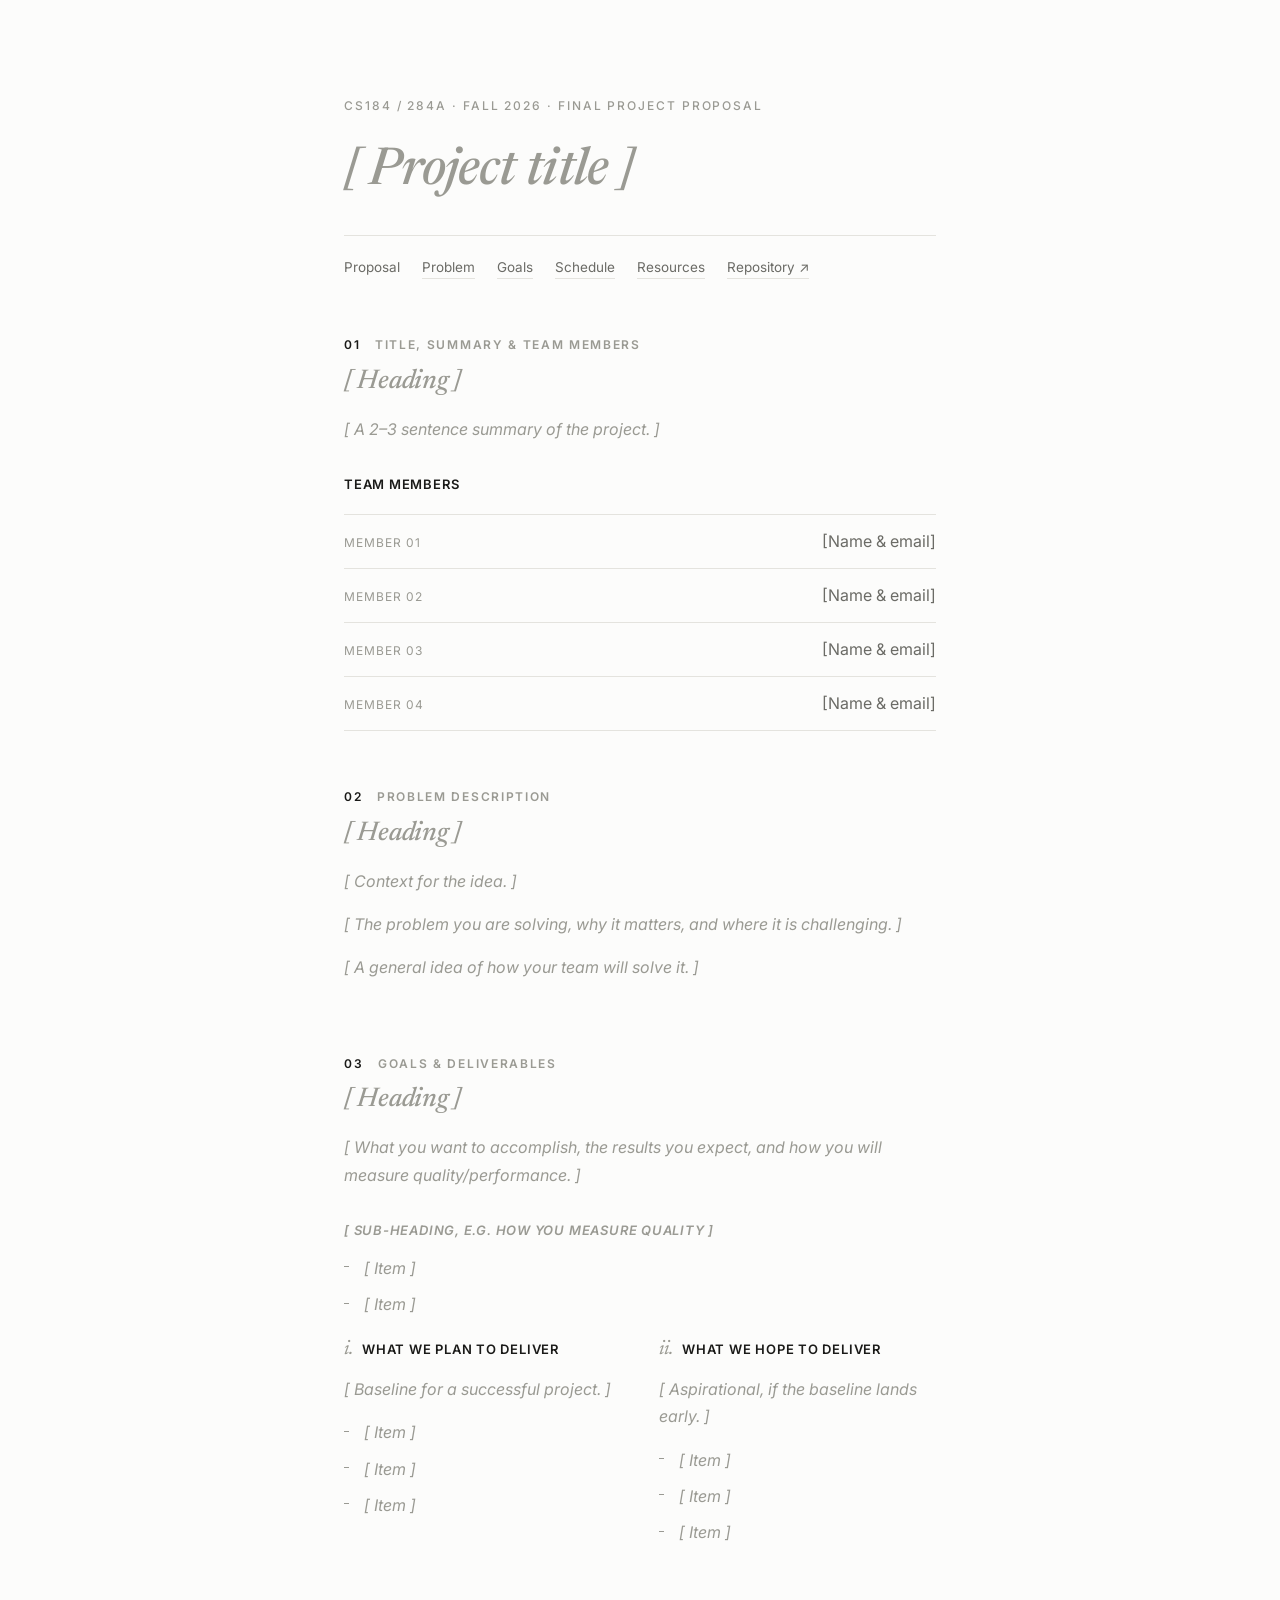
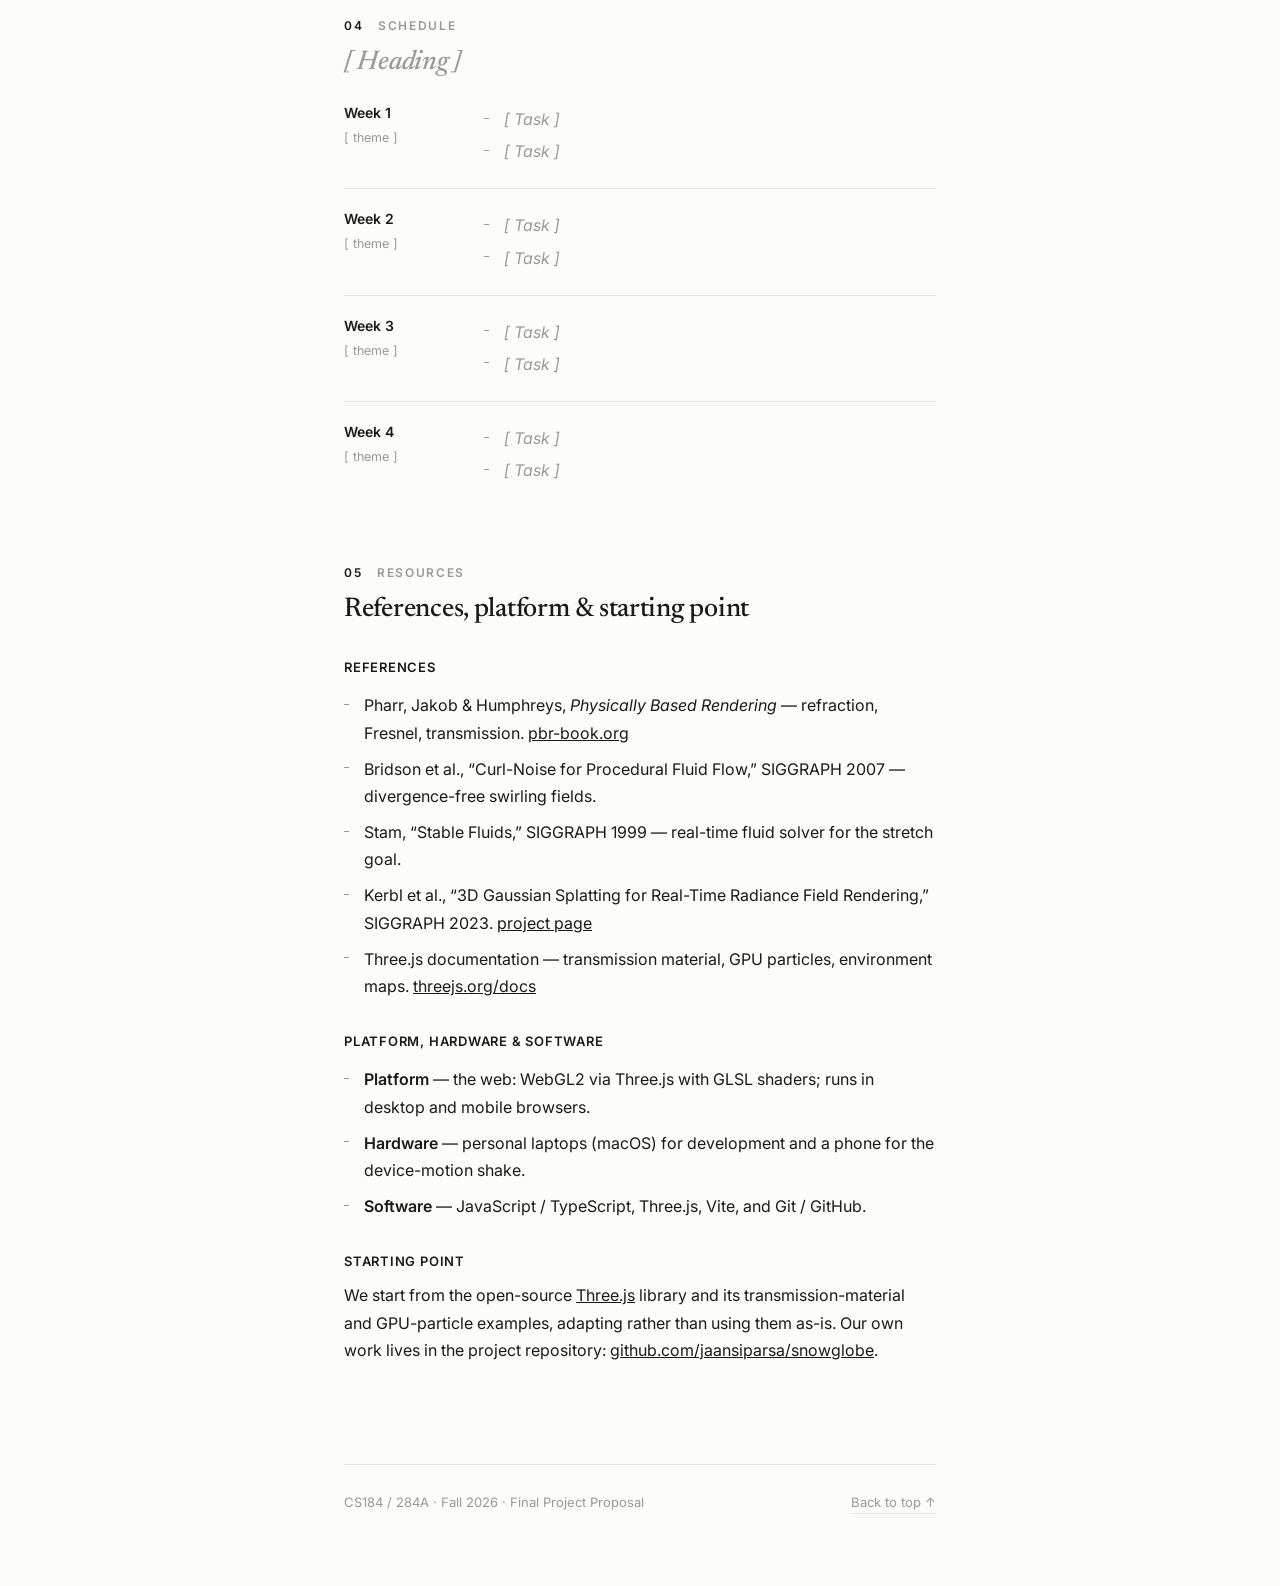
==== commit 7ce805cb: "Make proposal a blank fillable template + add style guide - Extract shared CSS into styles.css - ind" ====
--- a/index.html
+++ b/index.html
@@ -3,145 +3,23 @@
 <head>
 <meta charset="utf-8">
 <meta name="viewport" content="width=device-width, initial-scale=1">
-<title>Snow Globe of Anything — CS184 Project Proposal</title>
-<meta name="description" content="CS184 Fall 2026 final project proposal: a real-time interactive snow globe of anything — glass refraction, snow particle physics, and swirling water.">
+<title>CS184 Project Proposal</title>
+<meta name="description" content="CS184/284A Fall 2026 final project proposal.">
 <link rel="preconnect" href="https://fonts.googleapis.com">
 <link rel="preconnect" href="https://fonts.gstatic.com" crossorigin>
 <link href="https://fonts.googleapis.com/css2?family=Newsreader:ital,opsz,wght@0,6..72,400;0,6..72,500;1,6..72,400&family=Inter:wght@400;500;600&display=swap" rel="stylesheet">
-<style>
-  :root{
-    --bg:#fcfcfb;
-    --ink:#1a1a18;
-    --muted:#6b6b66;
-    --faint:#9a9a93;
-    --line:#e4e3de;
-    --accent:#1a1a18;
-    --rule:#111;
-    --maxw:640px;
-  }
-  @media (prefers-color-scheme:dark){
-    :root:not([data-theme="light"]){
-      --bg:#121311; --ink:#ececea; --muted:#a3a39c; --faint:#74746d;
-      --line:#2a2b27; --accent:#ececea; --rule:#ececea;
-    }
-  }
-  :root[data-theme="dark"]{
-    --bg:#121311; --ink:#ececea; --muted:#a3a39c; --faint:#74746d;
-    --line:#2a2b27; --accent:#ececea; --rule:#ececea;
-  }
-  *{box-sizing:border-box}
-  html{-webkit-text-size-adjust:100%}
-  body{
-    margin:0;background:var(--bg);color:var(--ink);
-    font-family:"Inter",-apple-system,BlinkMacSystemFont,"Segoe UI",sans-serif;
-    font-size:16px;line-height:1.7;-webkit-font-smoothing:antialiased;
-  }
-  .wrap{max-width:var(--maxw);margin:0 auto;padding:0 24px}
-
-  /* Masthead */
-  header{padding:96px 0 0}
-  .kicker{
-    font-size:12px;letter-spacing:.16em;text-transform:uppercase;color:var(--faint);
-    font-weight:500;margin:0 0 28px;
-  }
-  h1{
-    font-family:"Newsreader",Georgia,serif;font-weight:500;
-    font-size:clamp(34px,7vw,52px);line-height:1.08;letter-spacing:-.015em;
-    margin:0 0 20px;
-  }
-  .standfirst{
-    font-family:"Newsreader",Georgia,serif;font-size:clamp(18px,2.6vw,21px);
-    line-height:1.55;color:var(--muted);font-style:italic;margin:0;max-width:34em;
-  }
-  .masthead-meta{
-    margin:34px 0 0;padding-top:20px;border-top:1px solid var(--line);
-    display:flex;flex-wrap:wrap;gap:4px 22px;font-size:13.5px;color:var(--muted);
-  }
-  .masthead-meta a{color:var(--muted);text-decoration:none;border-bottom:1px solid var(--line)}
-  .masthead-meta a:hover{color:var(--ink);border-color:var(--ink)}
-
-  /* Sections */
-  section{padding:56px 0 0}
-  section:last-of-type{padding-bottom:12px}
-  .sec-label{
-    font-size:12px;letter-spacing:.14em;text-transform:uppercase;color:var(--faint);
-    font-weight:600;margin:0 0 10px;
-  }
-  .sec-label b{color:var(--ink);font-weight:600;margin-right:10px}
-  h2{
-    font-family:"Newsreader",Georgia,serif;font-weight:500;font-size:27px;
-    line-height:1.2;letter-spacing:-.01em;margin:0 0 18px;
-  }
-  h3{
-    font-size:13px;letter-spacing:.06em;text-transform:uppercase;color:var(--ink);
-    font-weight:600;margin:30px 0 10px;
-  }
-  p{margin:0 0 16px}
-  .lead{color:var(--muted)}
-  strong{font-weight:600}
-  a{color:var(--ink)}
-  ul{list-style:none;padding:0;margin:14px 0}
-  li{position:relative;padding-left:20px;margin:9px 0}
-  li::before{content:"";position:absolute;left:0;top:.72em;width:5px;height:1px;background:var(--faint)}
-  code{font-family:ui-monospace,SFMono-Regular,Menlo,monospace;font-size:.88em;background:var(--line);padding:1px 5px;border-radius:3px}
-
-  /* Team */
-  .team{margin:18px 0 0;border-top:1px solid var(--line)}
-  .member{
-    display:flex;justify-content:space-between;align-items:baseline;gap:16px;
-    padding:13px 0;border-bottom:1px solid var(--line);
-  }
-  .member .role{font-size:12px;letter-spacing:.08em;text-transform:uppercase;color:var(--faint)}
-  .member .name{color:var(--muted)}
-
-  /* Deliverables */
-  .split{display:grid;grid-template-columns:1fr 1fr;gap:38px;margin-top:8px}
-  .split h3{margin-top:0;display:flex;align-items:baseline;gap:9px}
-  .split h3 .n{font-family:"Newsreader",serif;font-style:italic;font-size:20px;text-transform:none;letter-spacing:0;color:var(--faint);font-weight:400}
-
-  /* Schedule */
-  .week{display:grid;grid-template-columns:120px 1fr;gap:20px;padding:18px 0;border-top:1px solid var(--line)}
-  .week:first-of-type{border-top:0;padding-top:4px}
-  .week .wk{font-weight:600;font-size:14px}
-  .week .wk small{display:block;color:var(--faint);font-weight:400;font-size:12.5px;margin-top:2px}
-  .week ul{margin:0}
-  .week li{margin:5px 0}
-
-  footer{
-    margin-top:72px;padding:26px 0 72px;border-top:1px solid var(--line);
-    font-size:13px;color:var(--faint);display:flex;justify-content:space-between;gap:12px;flex-wrap:wrap;
-  }
-  footer a{color:var(--faint);text-decoration:none;border-bottom:1px solid var(--line)}
-  footer a:hover{color:var(--ink)}
-
-  @media (max-width:600px){
-    header{padding-top:64px}
-    .split{grid-template-columns:1fr;gap:28px}
-    .week{grid-template-columns:1fr;gap:6px}
-  }
-
-  /* Print → clean PDF for Gradescope */
-  @media print{
-    :root{--bg:#fff;--ink:#000;--muted:#333;--faint:#555;--line:#ccc}
-    body{font-size:11pt;line-height:1.5}
-    .wrap{max-width:none;padding:0}
-    header{padding-top:0}
-    section{padding-top:30px;break-inside:avoid}
-    .split{break-inside:avoid}
-    footer{display:none}
-    a{text-decoration:none;border:0}
-    a[href^="http"]::after{content:" (" attr(href) ")";font-size:8.5pt;color:#555;word-break:break-all}
-    .masthead-meta a[href^="http"]::after{content:""}
-  }
-</style>
+<!-- All styling lives in styles.css. See styleguide.html for a live reference
+     of every reusable class (headings, lists, team rows, split columns,
+     schedule rows, links). Fill the [ … ] placeholders below. -->
+<link rel="stylesheet" href="styles.css">
 </head>
 <body>
 <div class="wrap">
 
+  <!-- MASTHEAD · fill in your project title -->
   <header id="top">
     <p class="kicker">CS184 / 284A · Fall 2026 · Final Project Proposal</p>
-    <h1>Snow Globe of Anything</h1>
-    <p class="standfirst">Drop a photo, a sketch, or a Gaussian-splat capture of your friends inside a glass snow globe — then shake it with your mouse or your phone and watch the snow swirl through refracted water.</p>
+    <h1><span class="ph">[ Project title ]</span></h1>
     <nav class="masthead-meta">
       <span>Proposal</span>
       <a href="#problem">Problem</a>
@@ -152,10 +30,11 @@
     </nav>
   </header>
 
+  <!-- 01 · TITLE, SUMMARY & TEAM -->
   <section id="summary">
-    <p class="sec-label"><b>01</b> Title, Summary &amp; Team</p>
-    <h2>A real-time snow globe you can put anything inside</h2>
-    <p>We will build <strong>Snow Globe of Anything</strong>, an interactive snow globe in the browser that lets you place any subject — a photo, a hand-drawn sketch, or a 3D Gaussian-splat capture — inside a glass dome and shake it to stir up the snow. The project centers on three classic graphics problems working together in real time: <strong>physically-based refraction</strong> through curved glass and water, <strong>particle-based snow dynamics</strong>, and the <strong>swirling fluid motion</strong> of the water. The result is a shareable toy that doubles as a focused study of transmission rendering and coupled particle–fluid simulation.</p>
+    <p class="sec-label"><b>01</b> Title, Summary &amp; Team Members</p>
+    <h2><span class="ph">[ Heading ]</span></h2>
+    <p class="ph">[ A 2–3 sentence summary of the project. ]</p>
 
     <h3>Team Members</h3>
     <div class="team">
@@ -166,99 +45,74 @@
     </div>
   </section>
 
+  <!-- 02 · PROBLEM DESCRIPTION -->
   <section id="problem">
     <p class="sec-label"><b>02</b> Problem Description</p>
-    <h2>Three hard effects, together, in real time</h2>
-    <p>A snow globe is a familiar object, but recreating one convincingly in real time touches several core graphics problems at once. Light bends twice on its way to the eye — through the curved glass dome and again across the water surface — so the subject inside appears shifted, magnified, and tinted. Thousands of snow flakes must float, settle, and then churn back up when the globe is disturbed. And the water itself should swirl with momentum rather than snapping to rest.</p>
-    <p>The problem we are solving is to render and simulate all three effects — refraction, snow, and swirling water — together, interactively, in a browser, while allowing the enclosed subject to be an arbitrary representation. It is <strong>challenging</strong> because refraction through a curved dome and a water interface means tracking multiple index-of-refraction boundaries and Fresnel reflection; snow particles must be driven by a time-varying velocity field so they respond to shaking; and embedding an arbitrary subject inside a refractive medium requires blending different scene representations convincingly.</p>
-    <p>Our general approach is a WebGL2 / Three.js renderer using screen-space and environment-mapped refraction with Fresnel reflections for the glass, a GPU particle system for the snow, and a curl-noise velocity field — a true fluid solver as a stretch goal — for the swirling water. Shaking is driven by mouse drag on desktop and the device-motion API on a phone, injecting angular velocity into the water field.</p>
+    <h2><span class="ph">[ Heading ]</span></h2>
+    <p class="ph">[ Context for the idea. ]</p>
+    <p class="ph">[ The problem you are solving, why it matters, and where it is challenging. ]</p>
+    <p class="ph">[ A general idea of how your team will solve it. ]</p>
   </section>
 
+  <!-- 03 · GOALS & DELIVERABLES -->
   <section id="goals">
     <p class="sec-label"><b>03</b> Goals &amp; Deliverables</p>
-    <h2>What we will measure, and what we will ship</h2>
-    <p class="lead">This is the core of the proposal. We split the work into a baseline we are confident we can deliver and an aspirational plan if things go well.</p>
+    <h2><span class="ph">[ Heading ]</span></h2>
+    <p class="lead ph">[ What you want to accomplish, the results you expect, and how you will measure quality/performance. ]</p>
 
-    <h3>How we measure quality</h3>
+    <h3><span class="ph">[ Sub-heading, e.g. how you measure quality ]</span></h3>
     <ul>
-      <li><strong>Performance</strong> — interactive frame rate (target ≥ 60 fps on a laptop GPU) reported as a particle-count-vs-fps scaling graph.</li>
-      <li><strong>Visual quality</strong> — side-by-side comparison of our real-time refraction against an offline ray-traced reference of the same scene.</li>
-      <li><strong>Interaction</strong> — responsiveness of the shake-to-swirl coupling.</li>
+      <li class="ph">[ Item ]</li>
+      <li class="ph">[ Item ]</li>
     </ul>
 
-    <h3>Questions we plan to answer</h3>
-    <ul>
-      <li>How convincing can screen-space refraction be versus a ray-traced ground truth, inside a real-time budget?</li>
-      <li>How many snow particles can we simulate and draw while staying interactive?</li>
-      <li>Can a Gaussian-splat subject sit inside a refractive medium and still look believable?</li>
-    </ul>
-
+    <!-- Required split: PLAN (baseline) vs. HOPE (aspirational) -->
     <div class="split">
       <div>
         <h3><span class="n">i.</span> What we plan to deliver</h3>
-        <p class="lead">Baseline for a successful project, with room for surprises.</p>
+        <p class="lead ph">[ Baseline for a successful project. ]</p>
         <ul>
-          <li>An interactive glass snow globe with dome refraction and Fresnel reflections.</li>
-          <li>A GPU snow particle system (thousands of flakes) that settles under gravity and is kicked up on shake.</li>
-          <li>Swirling water via a curl-noise velocity field coupled to the snow.</li>
-          <li>Shake interaction by mouse drag and device motion.</li>
-          <li>At least one subject type — a photo or sketch on a plane.</li>
-          <li>A performance study and a refraction quality comparison.</li>
+          <li class="ph">[ Item ]</li>
+          <li class="ph">[ Item ]</li>
+          <li class="ph">[ Item ]</li>
         </ul>
       </div>
       <div>
         <h3><span class="n">ii.</span> What we hope to deliver</h3>
-        <p class="lead">Aspirational, if the baseline lands early.</p>
+        <p class="lead ph">[ Aspirational, if the baseline lands early. ]</p>
         <ul>
-          <li>Gaussian-splat subject import — drop a real 3D capture of your friends inside.</li>
-          <li>Caustics and chromatic dispersion through the glass.</li>
-          <li>A real fluid solver (Stable Fluids or SPH) replacing the procedural field.</li>
-          <li>Snow accumulation on the base and collisions with the subject.</li>
-          <li>Shareable snapshots and permalinks of a configured globe.</li>
+          <li class="ph">[ Item ]</li>
+          <li class="ph">[ Item ]</li>
+          <li class="ph">[ Item ]</li>
         </ul>
       </div>
     </div>
   </section>
 
+  <!-- 04 · SCHEDULE · one row per week -->
   <section id="schedule">
     <p class="sec-label"><b>04</b> Schedule</p>
-    <h2>Four weeks, a set of tasks each week</h2>
-    <p class="lead">Presentations are about four weeks after the proposal deadline, so each week carries concrete tasks split across the four team members.</p>
+    <h2><span class="ph">[ Heading ]</span></h2>
 
     <div class="week">
-      <div class="wk">Week 1<small>Scene &amp; glass</small></div>
-      <ul>
-        <li>Set up the Three.js / WebGL2 project — dome geometry, base, and camera.</li>
-        <li>First-pass glass refraction shader; load and place a subject image.</li>
-        <li>Agree on the data flow between rendering and simulation.</li>
-      </ul>
+      <div class="wk">Week 1<small>[ theme ]</small></div>
+      <ul><li class="ph">[ Task ]</li><li class="ph">[ Task ]</li></ul>
     </div>
     <div class="week">
-      <div class="wk">Week 2<small>Snow &amp; input</small></div>
-      <ul>
-        <li>GPU particle system — spawn, gravity, and settling for the snow.</li>
-        <li>Shake input via mouse drag and the device-motion API.</li>
-        <li>Basic swirling via a curl-noise velocity field driving particles.</li>
-      </ul>
+      <div class="wk">Week 2<small>[ theme ]</small></div>
+      <ul><li class="ph">[ Task ]</li><li class="ph">[ Task ]</li></ul>
     </div>
     <div class="week">
-      <div class="wk">Week 3<small>Coupling &amp; polish</small></div>
-      <ul>
-        <li>Improve glass — Fresnel, environment reflections, water interface.</li>
-        <li>Tune the particle–fluid coupling so shaking convincingly stirs the snow.</li>
-        <li>Instrument performance; produce the scaling graph.</li>
-      </ul>
+      <div class="wk">Week 3<small>[ theme ]</small></div>
+      <ul><li class="ph">[ Task ]</li><li class="ph">[ Task ]</li></ul>
     </div>
     <div class="week">
-      <div class="wk">Week 4<small>Stretch &amp; write-up</small></div>
-      <ul>
-        <li>Pursue stretch goals — splat import and/or caustics — as time allows.</li>
-        <li>Final polish, demo video, and the ray-traced quality comparison.</li>
-        <li>Write the final report and prepare the presentation.</li>
-      </ul>
+      <div class="wk">Week 4<small>[ theme ]</small></div>
+      <ul><li class="ph">[ Task ]</li><li class="ph">[ Task ]</li></ul>
     </div>
   </section>
 
+  <!-- 05 · RESOURCES -->
   <section id="resources">
     <p class="sec-label"><b>05</b> Resources</p>
     <h2>References, platform &amp; starting point</h2>
--- a/styles.css
+++ b/styles.css
@@ -0,0 +1,154 @@
+/* ============================================================
+   Snow Globe of Anything — shared styles
+   CS184/284A Fall 2026 proposal + style guide.
+   See styleguide.html for a live reference of every class below.
+   ============================================================ */
+
+:root{
+  --bg:#fcfcfb;
+  --ink:#1a1a18;
+  --muted:#6b6b66;
+  --faint:#9a9a93;
+  --line:#e4e3de;
+  --accent:#1a1a18;
+  --rule:#111;
+  --maxw:640px;
+}
+@media (prefers-color-scheme:dark){
+  :root:not([data-theme="light"]){
+    --bg:#121311; --ink:#ececea; --muted:#a3a39c; --faint:#74746d;
+    --line:#2a2b27; --accent:#ececea; --rule:#ececea;
+  }
+}
+:root[data-theme="dark"]{
+  --bg:#121311; --ink:#ececea; --muted:#a3a39c; --faint:#74746d;
+  --line:#2a2b27; --accent:#ececea; --rule:#ececea;
+}
+
+*{box-sizing:border-box}
+html{-webkit-text-size-adjust:100%}
+body{
+  margin:0;background:var(--bg);color:var(--ink);
+  font-family:"Inter",-apple-system,BlinkMacSystemFont,"Segoe UI",sans-serif;
+  font-size:16px;line-height:1.7;-webkit-font-smoothing:antialiased;
+}
+
+/* Page column ------------------------------------------------ */
+.wrap{max-width:var(--maxw);margin:0 auto;padding:0 24px}
+
+/* Masthead --------------------------------------------------- */
+header{padding:96px 0 0}
+.kicker{
+  font-size:12px;letter-spacing:.16em;text-transform:uppercase;color:var(--faint);
+  font-weight:500;margin:0 0 28px;
+}
+h1{
+  font-family:"Newsreader",Georgia,serif;font-weight:500;
+  font-size:clamp(34px,7vw,52px);line-height:1.08;letter-spacing:-.015em;
+  margin:0 0 20px;
+}
+.standfirst{
+  font-family:"Newsreader",Georgia,serif;font-size:clamp(18px,2.6vw,21px);
+  line-height:1.55;color:var(--muted);font-style:italic;margin:0;max-width:34em;
+}
+.masthead-meta{
+  margin:34px 0 0;padding-top:20px;border-top:1px solid var(--line);
+  display:flex;flex-wrap:wrap;gap:4px 22px;font-size:13.5px;color:var(--muted);
+}
+.masthead-meta a{color:var(--muted);text-decoration:none;border-bottom:1px solid var(--line)}
+.masthead-meta a:hover{color:var(--ink);border-color:var(--ink)}
+
+/* Sections --------------------------------------------------- */
+section{padding:56px 0 0}
+section:last-of-type{padding-bottom:12px}
+.sec-label{
+  font-size:12px;letter-spacing:.14em;text-transform:uppercase;color:var(--faint);
+  font-weight:600;margin:0 0 10px;
+}
+.sec-label b{color:var(--ink);font-weight:600;margin-right:10px}
+h2{
+  font-family:"Newsreader",Georgia,serif;font-weight:500;font-size:27px;
+  line-height:1.2;letter-spacing:-.01em;margin:0 0 18px;
+}
+h3{
+  font-size:13px;letter-spacing:.06em;text-transform:uppercase;color:var(--ink);
+  font-weight:600;margin:30px 0 10px;
+}
+p{margin:0 0 16px}
+.lead{color:var(--muted)}
+strong{font-weight:600}
+a{color:var(--ink)}
+
+/* Bulleted lists (hairline tick marks) ----------------------- */
+ul{list-style:none;padding:0;margin:14px 0}
+li{position:relative;padding-left:20px;margin:9px 0}
+li::before{content:"";position:absolute;left:0;top:.72em;width:5px;height:1px;background:var(--faint)}
+code{font-family:ui-monospace,SFMono-Regular,Menlo,monospace;font-size:.88em;background:var(--line);padding:1px 5px;border-radius:3px}
+
+/* Placeholder text for the blank template -------------------- */
+.ph{color:var(--faint);font-style:italic}
+
+/* Team roster ------------------------------------------------ */
+.team{margin:18px 0 0;border-top:1px solid var(--line)}
+.member{
+  display:flex;justify-content:space-between;align-items:baseline;gap:16px;
+  padding:13px 0;border-bottom:1px solid var(--line);
+}
+.member .role{font-size:12px;letter-spacing:.08em;text-transform:uppercase;color:var(--faint)}
+.member .name{color:var(--muted)}
+
+/* Two-column split (e.g. plan vs. hope) ---------------------- */
+.split{display:grid;grid-template-columns:1fr 1fr;gap:38px;margin-top:8px}
+.split h3{margin-top:0;display:flex;align-items:baseline;gap:9px}
+.split h3 .n{font-family:"Newsreader",serif;font-style:italic;font-size:20px;text-transform:none;letter-spacing:0;color:var(--faint);font-weight:400}
+
+/* Schedule rows ---------------------------------------------- */
+.week{display:grid;grid-template-columns:120px 1fr;gap:20px;padding:18px 0;border-top:1px solid var(--line)}
+.week:first-of-type{border-top:0;padding-top:4px}
+.week .wk{font-weight:600;font-size:14px}
+.week .wk small{display:block;color:var(--faint);font-weight:400;font-size:12.5px;margin-top:2px}
+.week ul{margin:0}
+.week li{margin:5px 0}
+
+/* Footer ----------------------------------------------------- */
+footer{
+  margin-top:72px;padding:26px 0 72px;border-top:1px solid var(--line);
+  font-size:13px;color:var(--faint);display:flex;justify-content:space-between;gap:12px;flex-wrap:wrap;
+}
+footer a{color:var(--faint);text-decoration:none;border-bottom:1px solid var(--line)}
+footer a:hover{color:var(--ink)}
+
+@media (max-width:600px){
+  header{padding-top:64px}
+  .split{grid-template-columns:1fr;gap:28px}
+  .week{grid-template-columns:1fr;gap:6px}
+}
+
+/* Print → clean PDF for Gradescope --------------------------- */
+@media print{
+  :root{--bg:#fff;--ink:#000;--muted:#333;--faint:#555;--line:#ccc}
+  body{font-size:11pt;line-height:1.5}
+  .wrap{max-width:none;padding:0}
+  header{padding-top:0}
+  section{padding-top:30px;break-inside:avoid}
+  .split{break-inside:avoid}
+  footer{display:none}
+  a{text-decoration:none;border:0}
+  a[href^="http"]::after{content:" (" attr(href) ")";font-size:8.5pt;color:#555;word-break:break-all}
+  .masthead-meta a[href^="http"]::after{content:""}
+}
+
+/* Style-guide page only -------------------------------------- */
+.sg-swatches{display:flex;flex-wrap:wrap;gap:12px;margin:14px 0}
+.sg-swatch{flex:1 1 90px;min-width:90px}
+.sg-swatch i{display:block;height:48px;border:1px solid var(--line);border-radius:6px}
+.sg-swatch span{display:block;font-size:12px;color:var(--muted);margin-top:6px}
+.sg-swatch code{background:none;padding:0}
+.sg-demo{border:1px solid var(--line);border-radius:8px;padding:20px 22px;margin:14px 0}
+.sg-demo + pre{margin-top:-6px}
+pre{
+  background:var(--line);border-radius:8px;padding:14px 16px;overflow:auto;
+  font-family:ui-monospace,SFMono-Regular,Menlo,monospace;font-size:12.5px;line-height:1.5;
+  color:var(--ink);margin:14px 0;
+}
+pre code{background:none;padding:0;font-size:inherit}
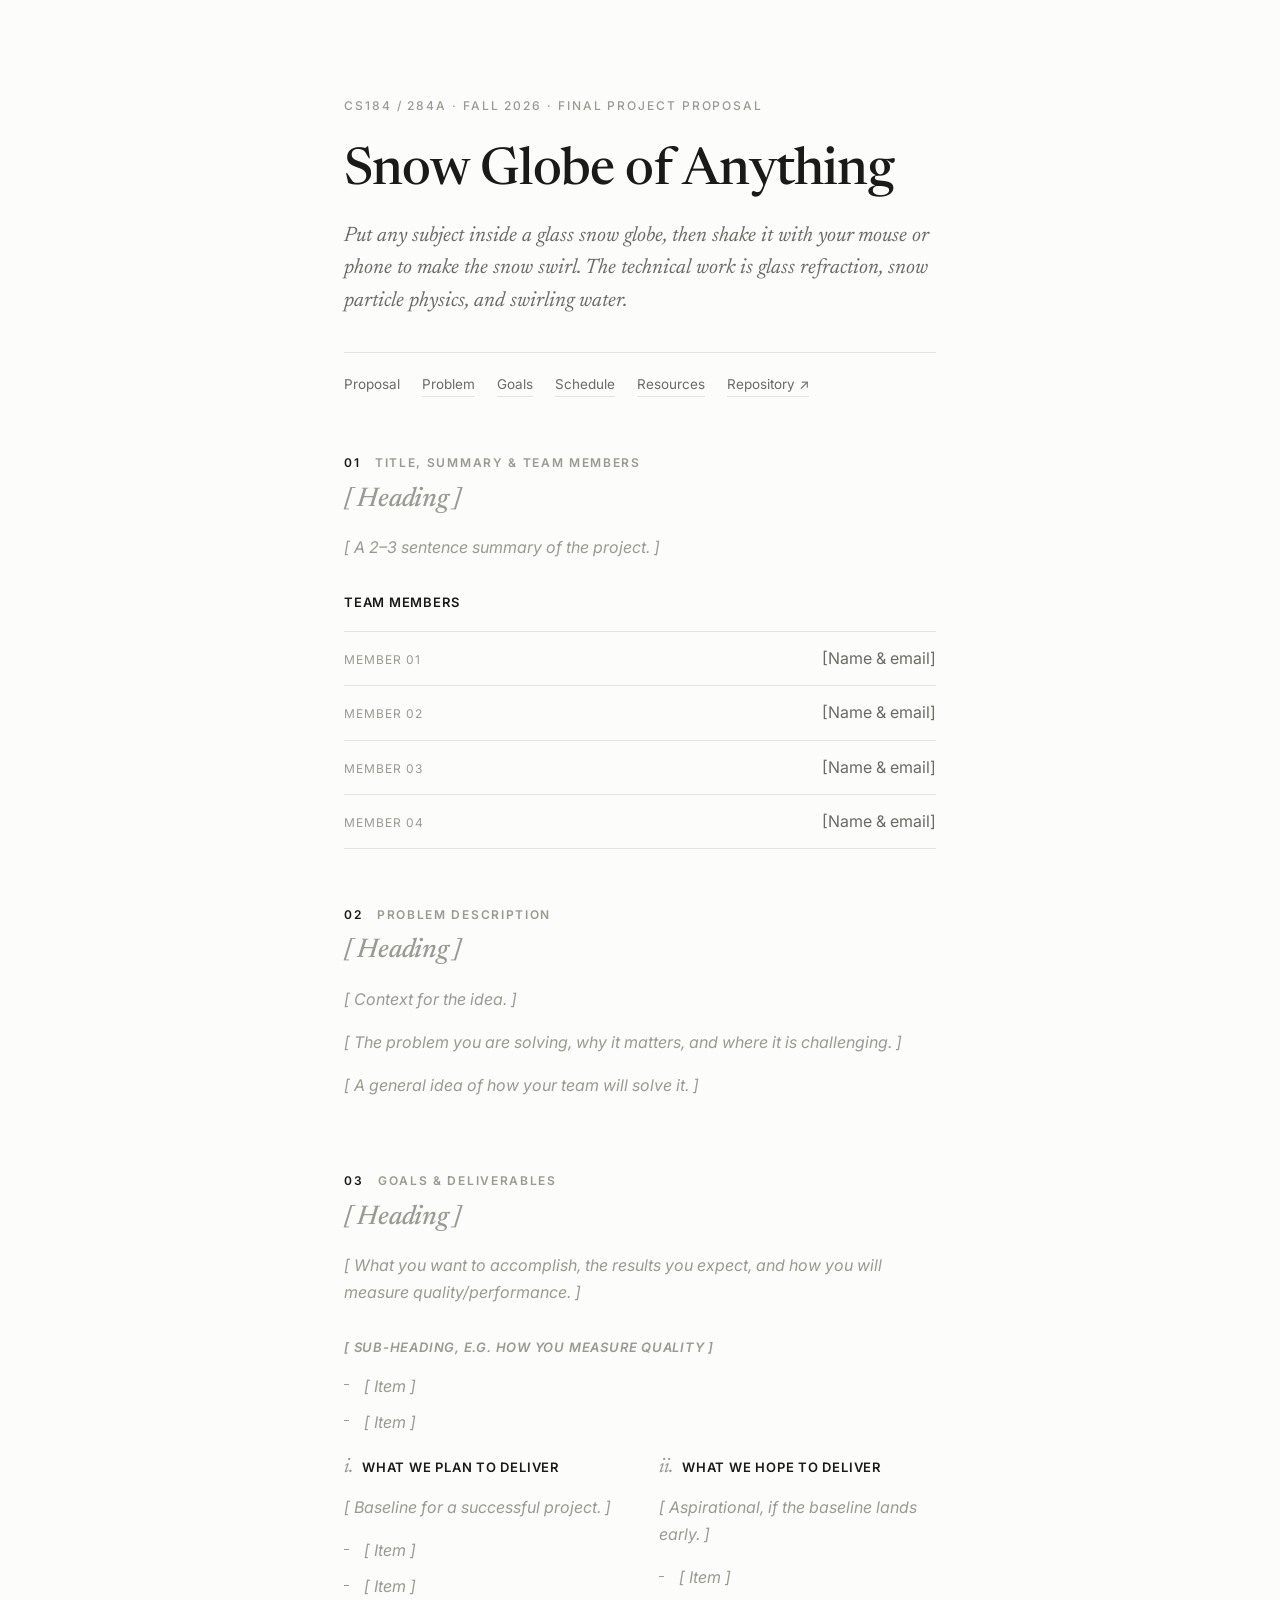
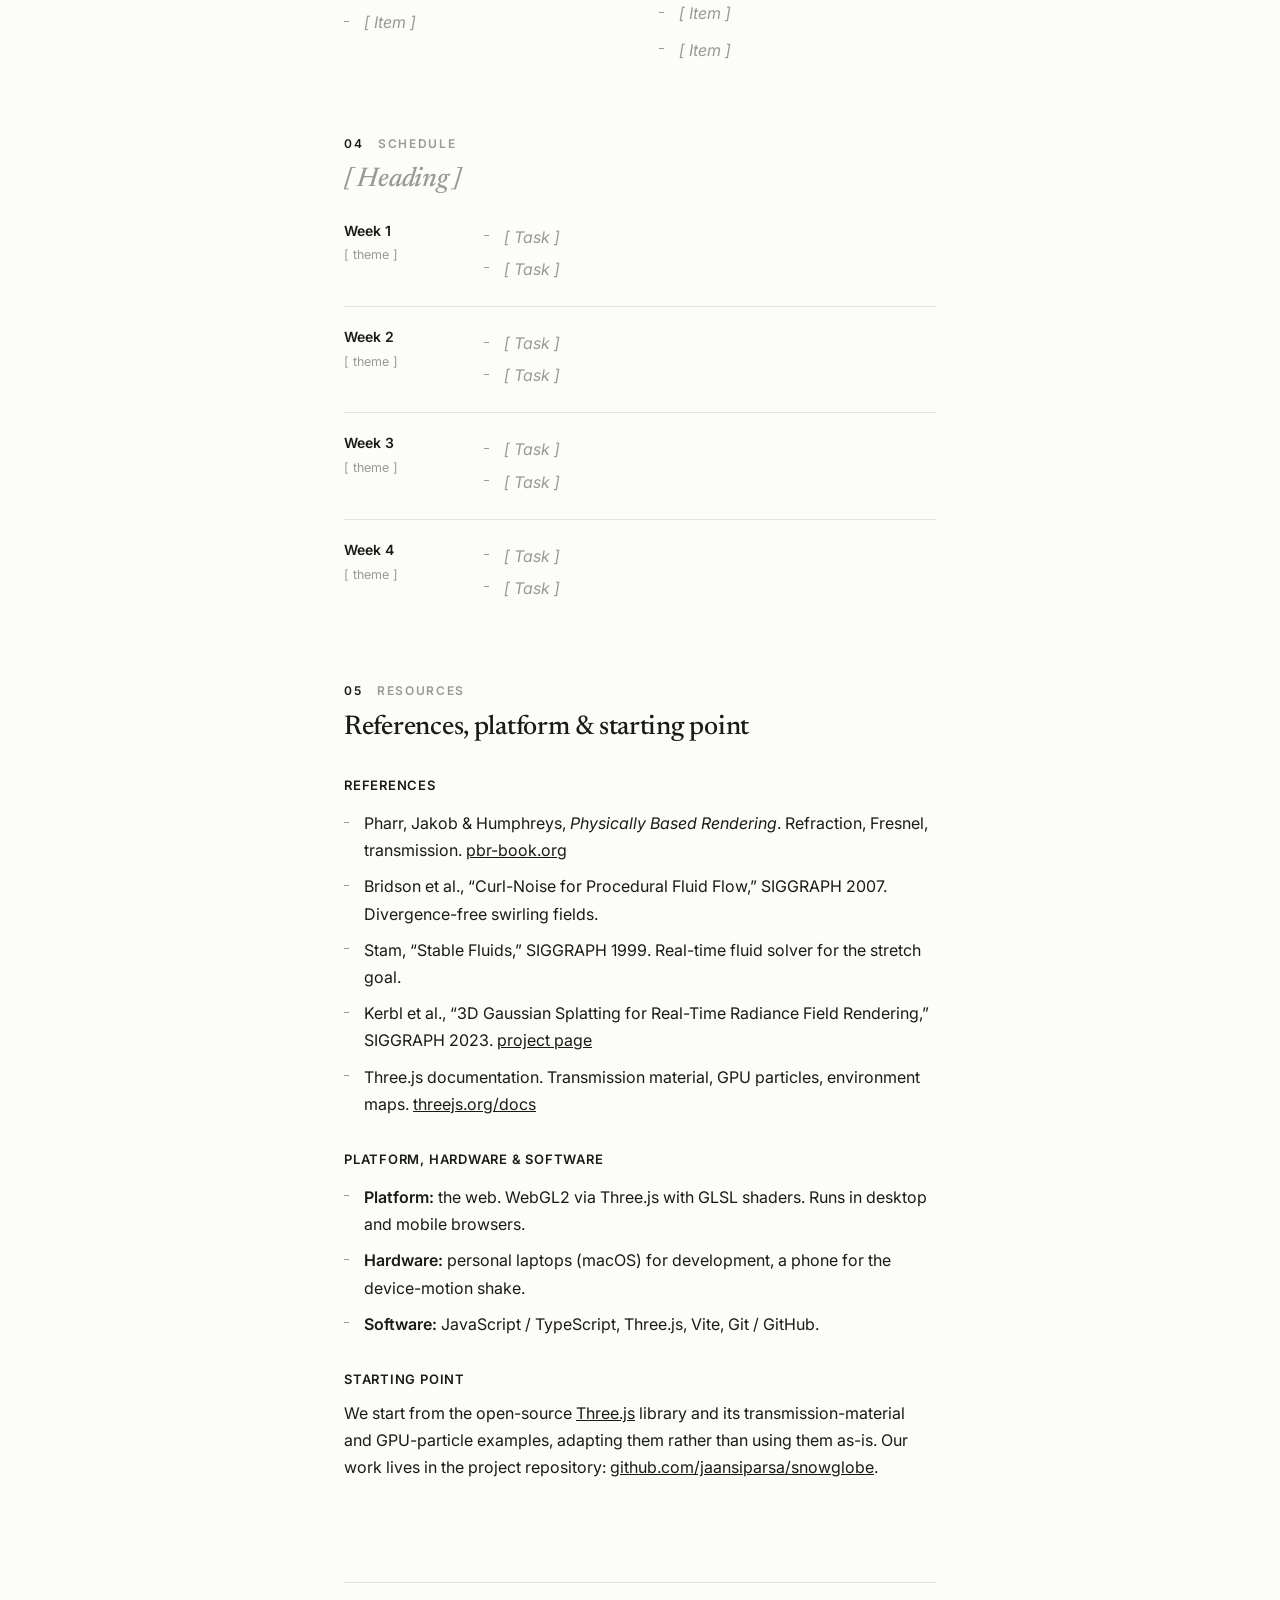
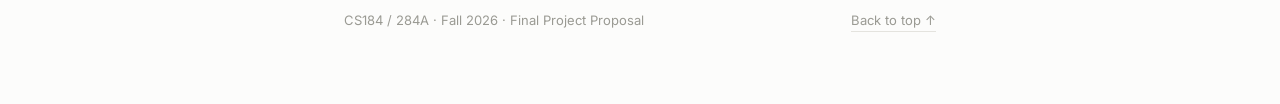
==== commit 13931dbe: "Add project title and description; remove em dashes; tighten copy Co-Authored-By: Claude Opus 4.8 <n" ====
--- a/index.html
+++ b/index.html
@@ -3,8 +3,8 @@
 <head>
 <meta charset="utf-8">
 <meta name="viewport" content="width=device-width, initial-scale=1">
-<title>CS184 Project Proposal</title>
-<meta name="description" content="CS184/284A Fall 2026 final project proposal.">
+<title>Snow Globe of Anything: CS184 Project Proposal</title>
+<meta name="description" content="CS184/284A Fall 2026 final project proposal: a real-time snow globe of anything. Glass refraction, snow particle physics, and swirling water.">
 <link rel="preconnect" href="https://fonts.googleapis.com">
 <link rel="preconnect" href="https://fonts.gstatic.com" crossorigin>
 <link href="https://fonts.googleapis.com/css2?family=Newsreader:ital,opsz,wght@0,6..72,400;0,6..72,500;1,6..72,400&family=Inter:wght@400;500;600&display=swap" rel="stylesheet">
@@ -19,7 +19,8 @@
   <!-- MASTHEAD · fill in your project title -->
   <header id="top">
     <p class="kicker">CS184 / 284A · Fall 2026 · Final Project Proposal</p>
-    <h1><span class="ph">[ Project title ]</span></h1>
+    <h1>Snow Globe of Anything</h1>
+    <p class="standfirst">Put any subject inside a glass snow globe, then shake it with your mouse or phone to make the snow swirl. The technical work is glass refraction, snow particle physics, and swirling water.</p>
     <nav class="masthead-meta">
       <span>Proposal</span>
       <a href="#problem">Problem</a>
@@ -119,22 +120,22 @@
 
     <h3>References</h3>
     <ul>
-      <li>Pharr, Jakob &amp; Humphreys, <em>Physically Based Rendering</em> — refraction, Fresnel, transmission. <a href="https://pbr-book.org/">pbr-book.org</a></li>
-      <li>Bridson et al., “Curl-Noise for Procedural Fluid Flow,” SIGGRAPH 2007 — divergence-free swirling fields.</li>
-      <li>Stam, “Stable Fluids,” SIGGRAPH 1999 — real-time fluid solver for the stretch goal.</li>
+      <li>Pharr, Jakob &amp; Humphreys, <em>Physically Based Rendering</em>. Refraction, Fresnel, transmission. <a href="https://pbr-book.org/">pbr-book.org</a></li>
+      <li>Bridson et al., “Curl-Noise for Procedural Fluid Flow,” SIGGRAPH 2007. Divergence-free swirling fields.</li>
+      <li>Stam, “Stable Fluids,” SIGGRAPH 1999. Real-time fluid solver for the stretch goal.</li>
       <li>Kerbl et al., “3D Gaussian Splatting for Real-Time Radiance Field Rendering,” SIGGRAPH 2023. <a href="https://repo-sam.inria.fr/fungraph/3d-gaussian-splatting/">project page</a></li>
-      <li>Three.js documentation — transmission material, GPU particles, environment maps. <a href="https://threejs.org/docs/">threejs.org/docs</a></li>
+      <li>Three.js documentation. Transmission material, GPU particles, environment maps. <a href="https://threejs.org/docs/">threejs.org/docs</a></li>
     </ul>
 
     <h3>Platform, hardware &amp; software</h3>
     <ul>
-      <li><strong>Platform</strong> — the web: WebGL2 via Three.js with GLSL shaders; runs in desktop and mobile browsers.</li>
-      <li><strong>Hardware</strong> — personal laptops (macOS) for development and a phone for the device-motion shake.</li>
-      <li><strong>Software</strong> — JavaScript / TypeScript, Three.js, Vite, and Git / GitHub.</li>
+      <li><strong>Platform:</strong> the web. WebGL2 via Three.js with GLSL shaders. Runs in desktop and mobile browsers.</li>
+      <li><strong>Hardware:</strong> personal laptops (macOS) for development, a phone for the device-motion shake.</li>
+      <li><strong>Software:</strong> JavaScript / TypeScript, Three.js, Vite, Git / GitHub.</li>
     </ul>
 
     <h3>Starting point</h3>
-    <p>We start from the open-source <a href="https://threejs.org/">Three.js</a> library and its transmission-material and GPU-particle examples, adapting rather than using them as-is. Our own work lives in the project repository: <a href="https://github.com/jaansiparsa/snowglobe">github.com/jaansiparsa/snowglobe</a>.</p>
+    <p>We start from the open-source <a href="https://threejs.org/">Three.js</a> library and its transmission-material and GPU-particle examples, adapting them rather than using them as-is. Our work lives in the project repository: <a href="https://github.com/jaansiparsa/snowglobe">github.com/jaansiparsa/snowglobe</a>.</p>
   </section>
 
   <footer>
--- a/styles.css
+++ b/styles.css
@@ -1,5 +1,5 @@
 /* ============================================================
-   Snow Globe of Anything — shared styles
+   Snow Globe of Anything: shared styles
    CS184/284A Fall 2026 proposal + style guide.
    See styleguide.html for a live reference of every class below.
    ============================================================ */
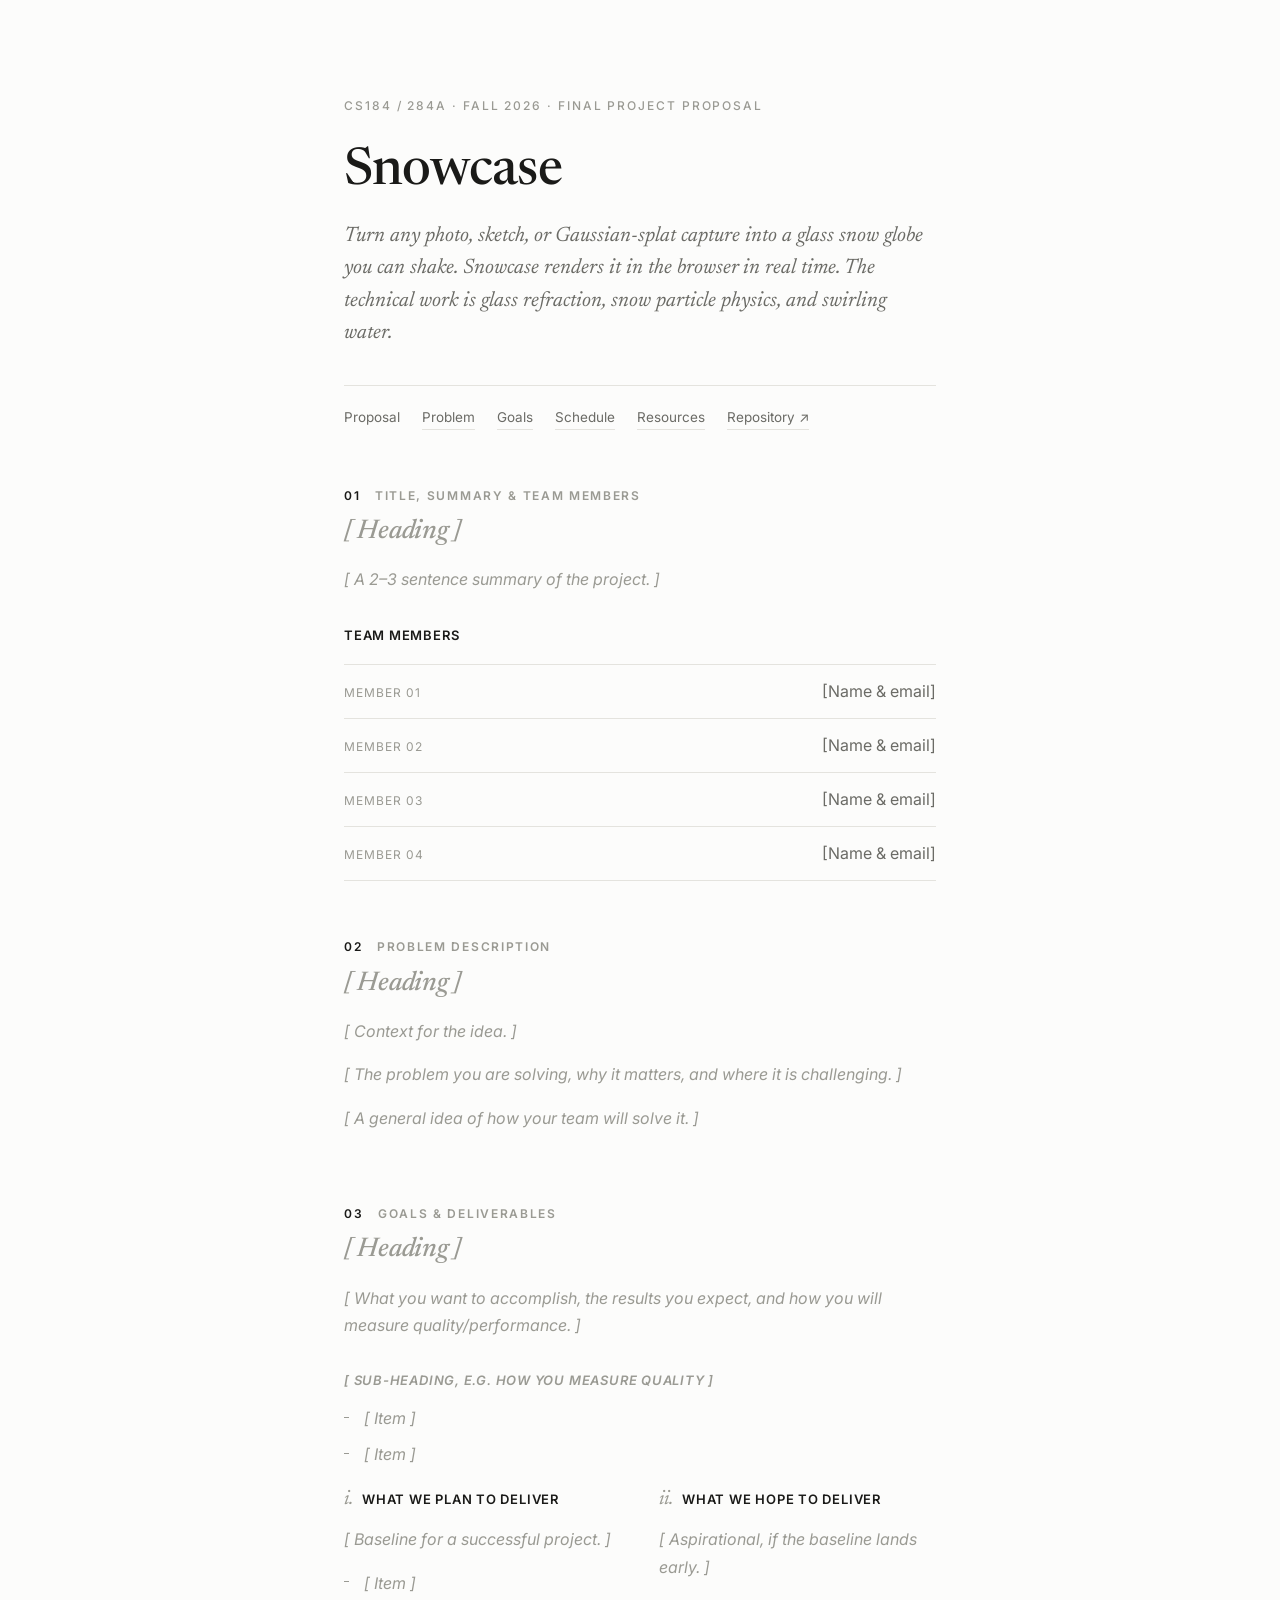
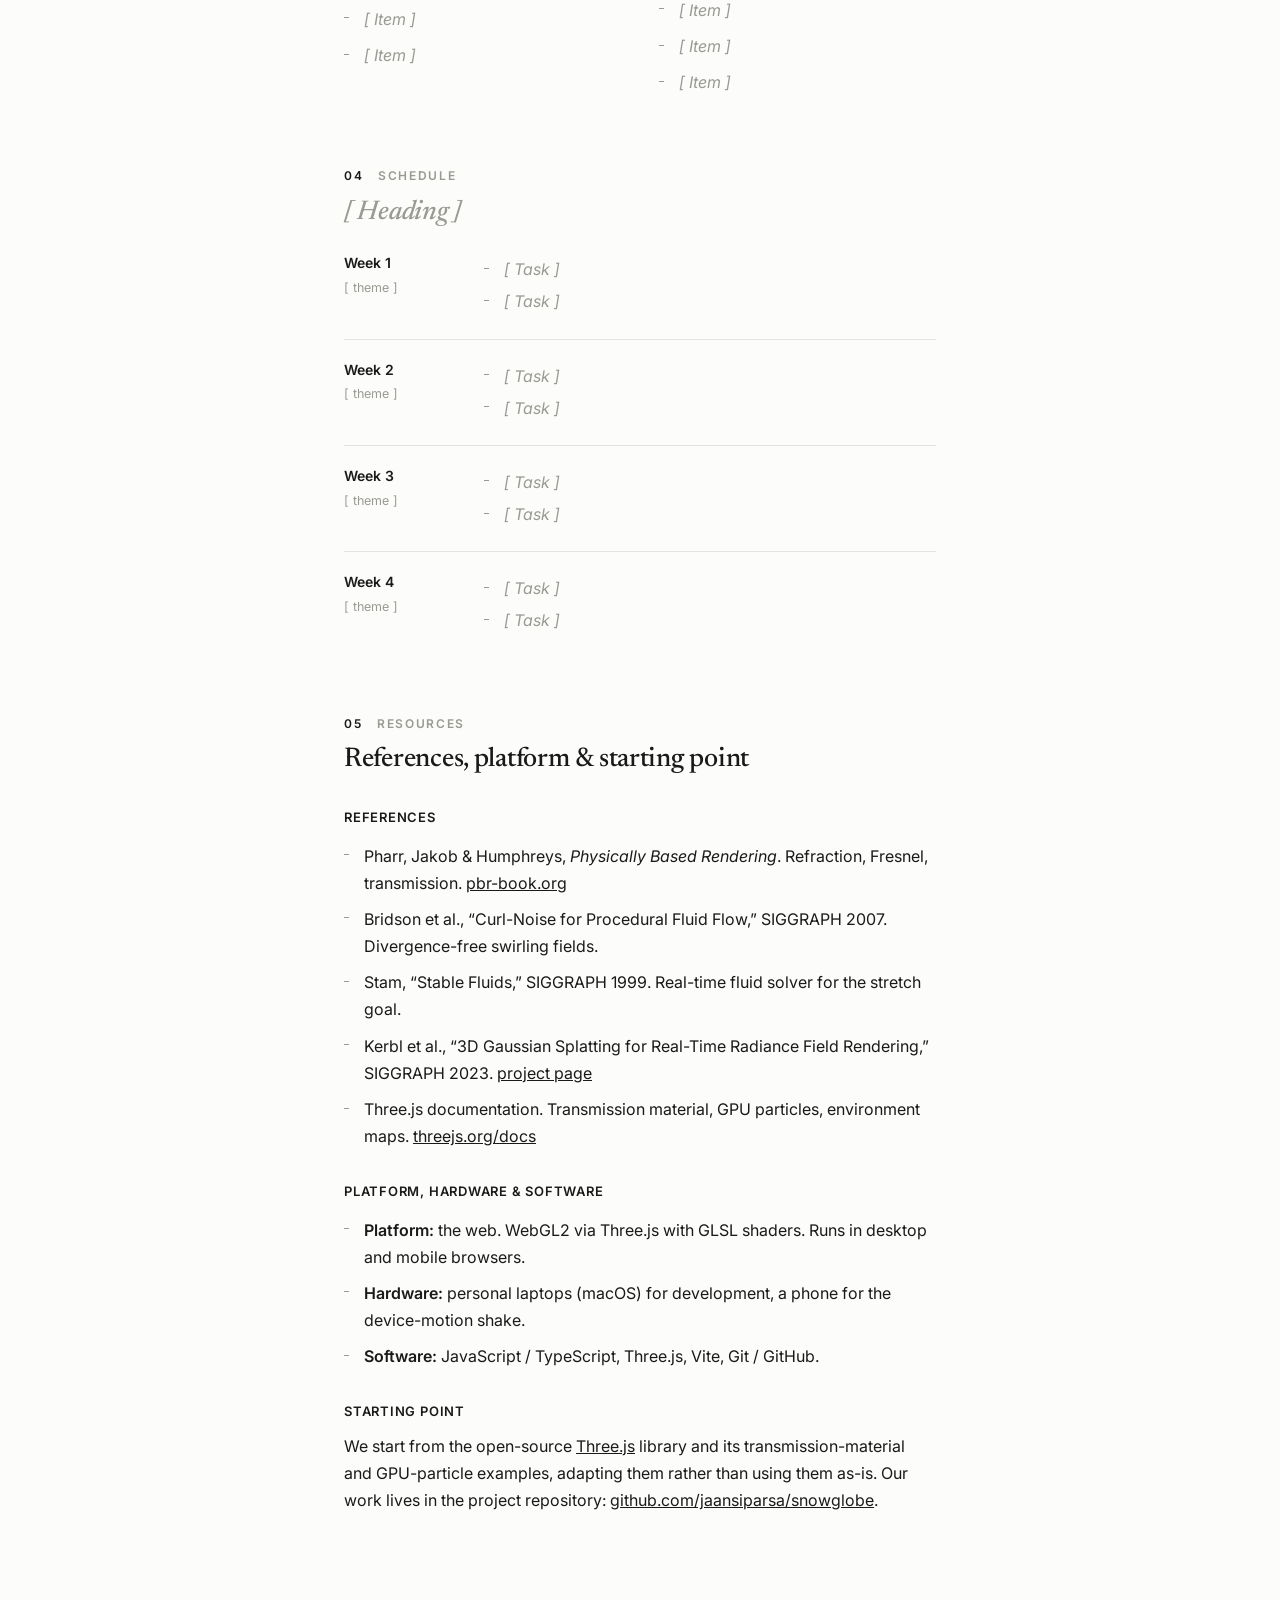
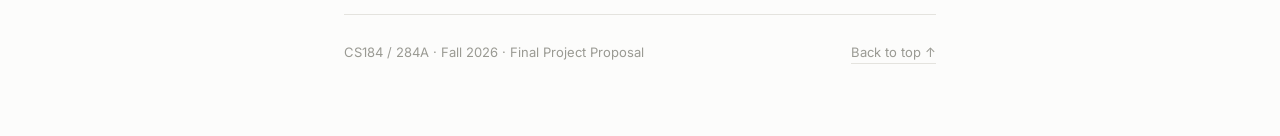
==== commit 0c00555c: "Name project Snowcase; add description" ====
--- a/index.html
+++ b/index.html
@@ -3,8 +3,8 @@
 <head>
 <meta charset="utf-8">
 <meta name="viewport" content="width=device-width, initial-scale=1">
-<title>Snow Globe of Anything: CS184 Project Proposal</title>
-<meta name="description" content="CS184/284A Fall 2026 final project proposal: a real-time snow globe of anything. Glass refraction, snow particle physics, and swirling water.">
+<title>Snowcase: CS184 Project Proposal</title>
+<meta name="description" content="CS184/284A Fall 2026 final project proposal. Snowcase: turn any photo, sketch, or Gaussian-splat capture into a glass snow globe you can shake. Real-time glass refraction, snow particle physics, and swirling water.">
 <link rel="preconnect" href="https://fonts.googleapis.com">
 <link rel="preconnect" href="https://fonts.gstatic.com" crossorigin>
 <link href="https://fonts.googleapis.com/css2?family=Newsreader:ital,opsz,wght@0,6..72,400;0,6..72,500;1,6..72,400&family=Inter:wght@400;500;600&display=swap" rel="stylesheet">
@@ -19,8 +19,8 @@
   <!-- MASTHEAD · fill in your project title -->
   <header id="top">
     <p class="kicker">CS184 / 284A · Fall 2026 · Final Project Proposal</p>
-    <h1>Snow Globe of Anything</h1>
-    <p class="standfirst">Put any subject inside a glass snow globe, then shake it with your mouse or phone to make the snow swirl. The technical work is glass refraction, snow particle physics, and swirling water.</p>
+    <h1>Snowcase</h1>
+    <p class="standfirst">Turn any photo, sketch, or Gaussian-splat capture into a glass snow globe you can shake. Snowcase renders it in the browser in real time. The technical work is glass refraction, snow particle physics, and swirling water.</p>
     <nav class="masthead-meta">
       <span>Proposal</span>
       <a href="#problem">Problem</a>
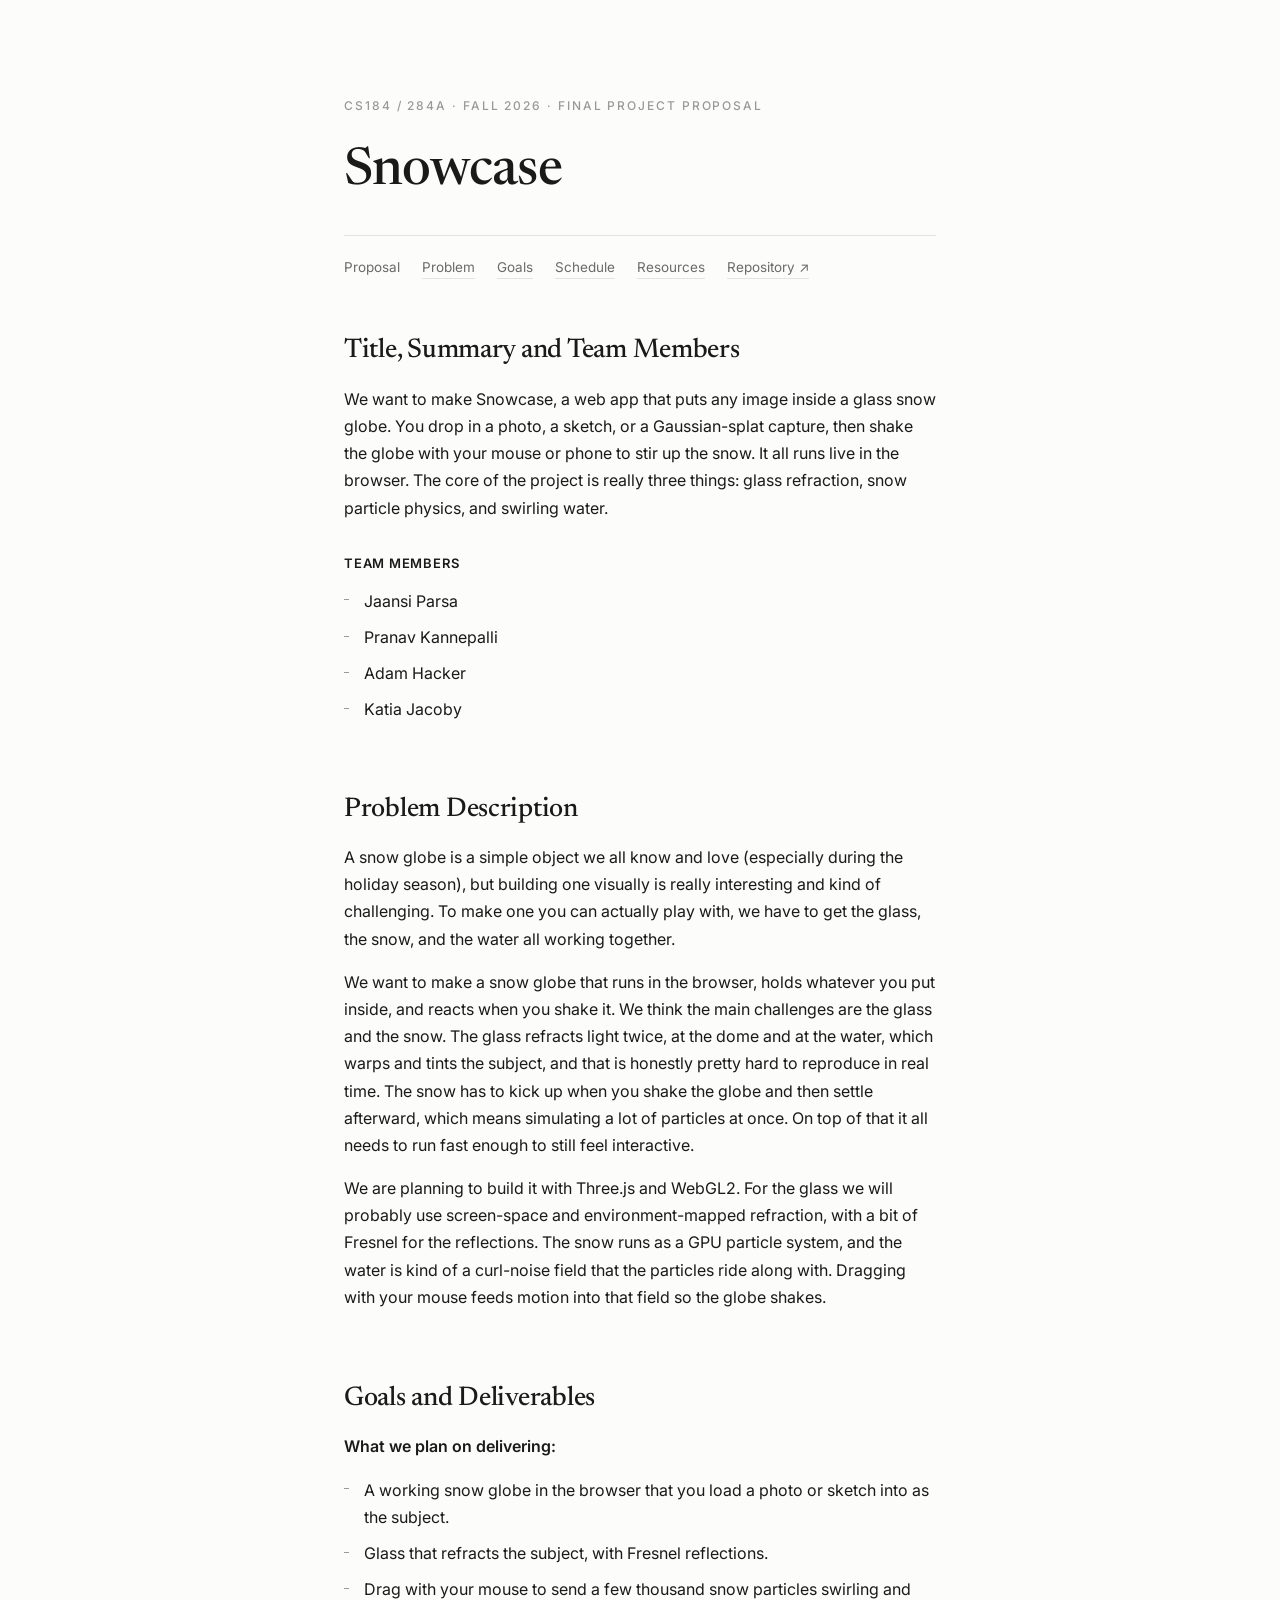
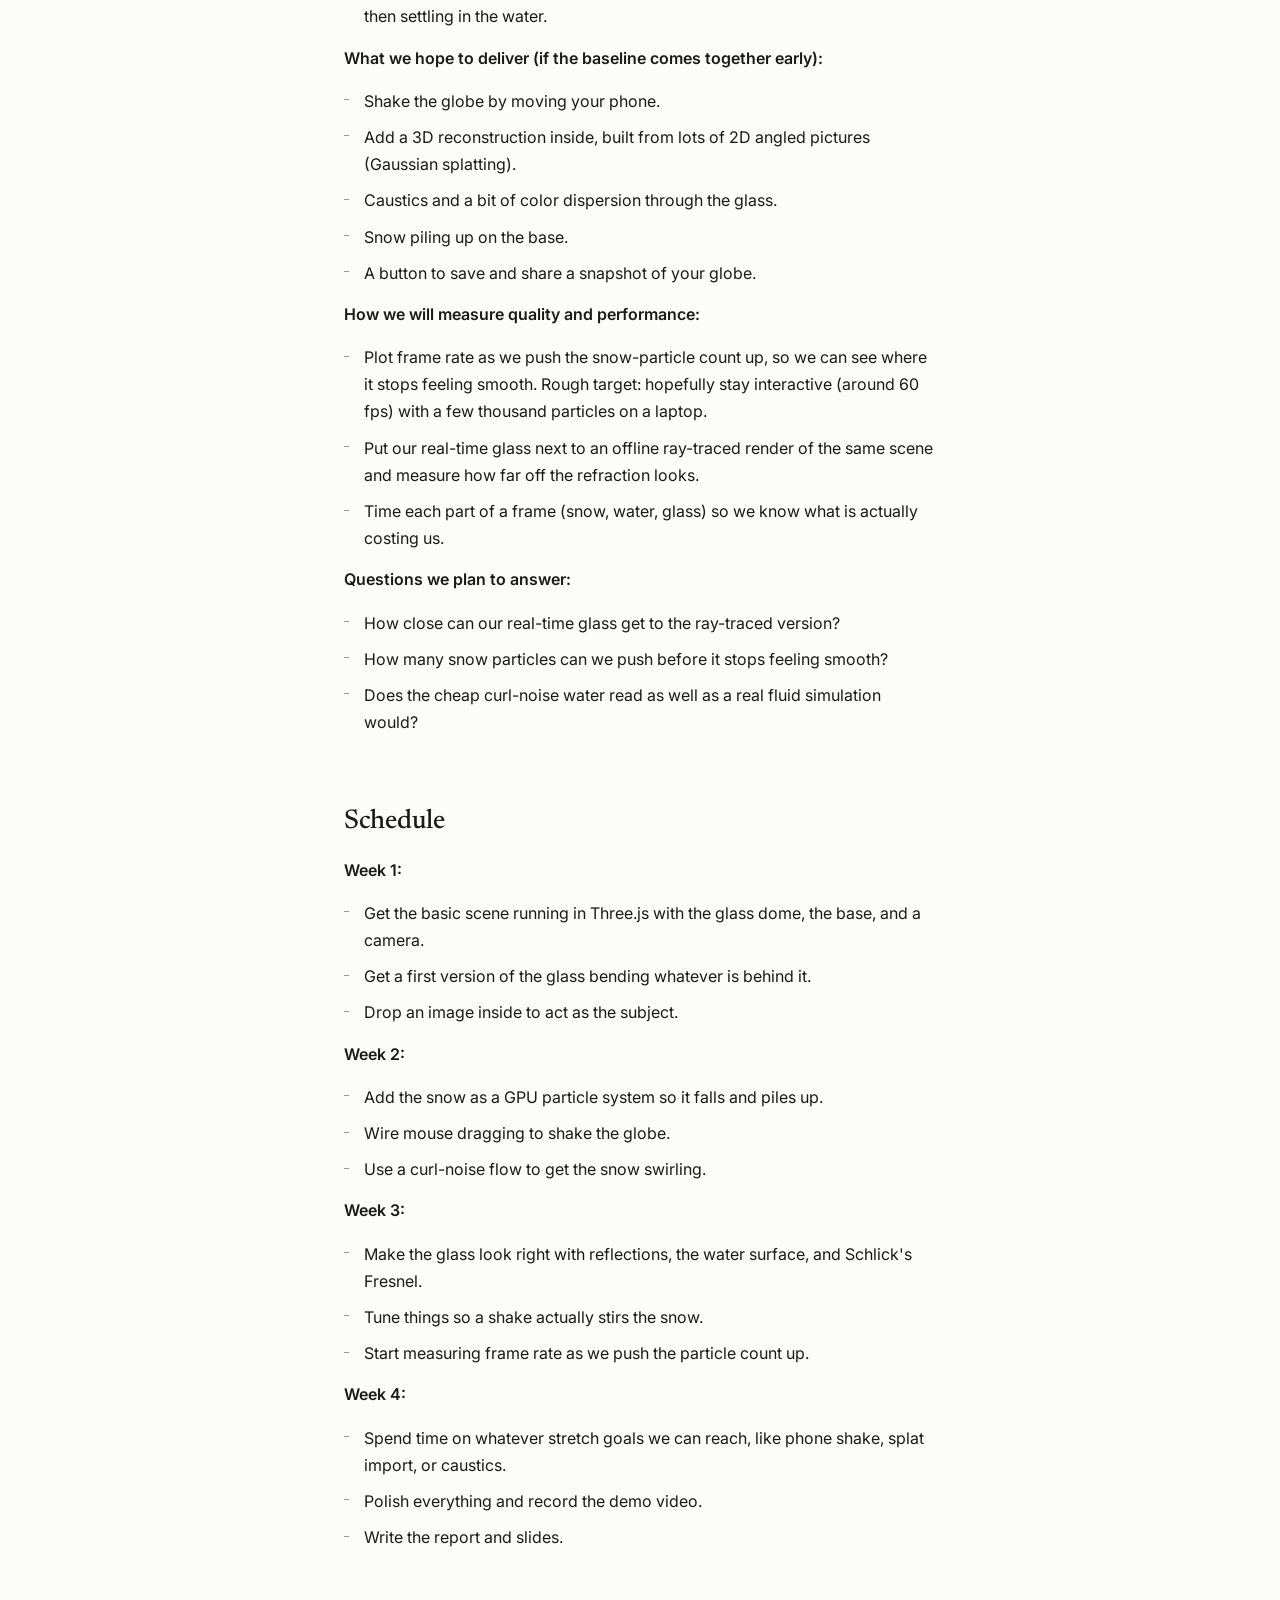
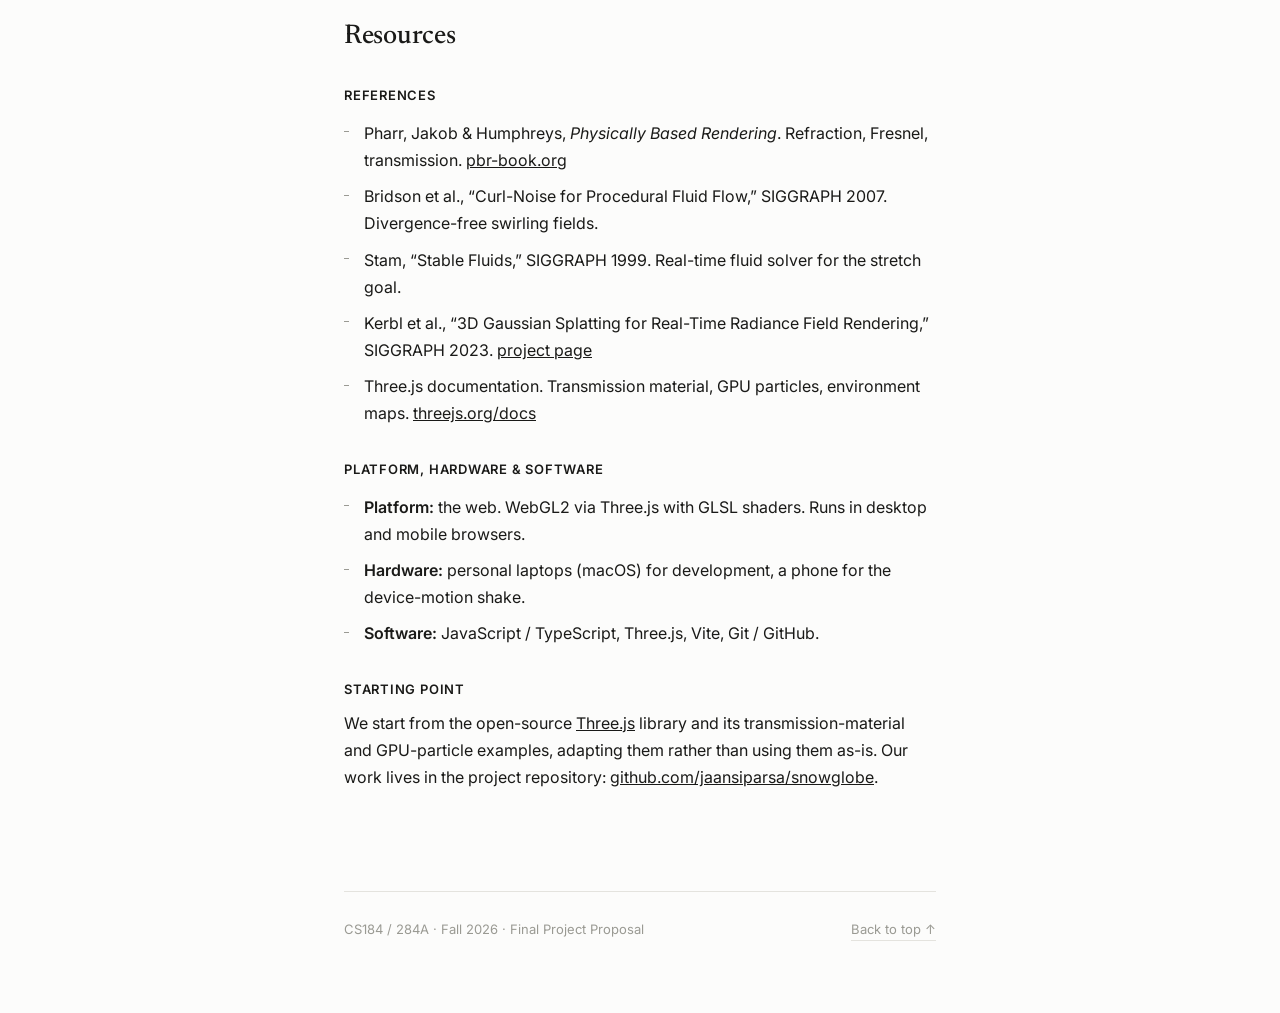
==== commit 9fed5317: "project porposal" ====
--- a/index.html
+++ b/index.html
@@ -20,7 +20,6 @@
   <header id="top">
     <p class="kicker">CS184 / 284A · Fall 2026 · Final Project Proposal</p>
     <h1>Snowcase</h1>
-    <p class="standfirst">Turn any photo, sketch, or Gaussian-splat capture into a glass snow globe you can shake. Snowcase renders it in the browser in real time. The technical work is glass refraction, snow particle physics, and swirling water.</p>
     <nav class="masthead-meta">
       <span>Proposal</span>
       <a href="#problem">Problem</a>
@@ -33,90 +32,92 @@
 
   <!-- 01 · TITLE, SUMMARY & TEAM -->
   <section id="summary">
-    <p class="sec-label"><b>01</b> Title, Summary &amp; Team Members</p>
-    <h2><span class="ph">[ Heading ]</span></h2>
-    <p class="ph">[ A 2–3 sentence summary of the project. ]</p>
+    <h2>Title, Summary and Team Members</h2>
+    <p>We want to make Snowcase, a web app that puts any image inside a glass snow globe. You drop in a photo, a sketch, or a Gaussian-splat capture, then shake the globe with your mouse or phone to stir up the snow. It all runs live in the browser. The core of the project is really three things: glass refraction, snow particle physics, and swirling water.</p>
 
     <h3>Team Members</h3>
-    <div class="team">
-      <div class="member"><span class="role">Member 01</span><span class="name">[Name &amp; email]</span></div>
-      <div class="member"><span class="role">Member 02</span><span class="name">[Name &amp; email]</span></div>
-      <div class="member"><span class="role">Member 03</span><span class="name">[Name &amp; email]</span></div>
-      <div class="member"><span class="role">Member 04</span><span class="name">[Name &amp; email]</span></div>
-    </div>
+    <ul>
+      <li>Jaansi Parsa</li>
+      <li>Pranav Kannepalli</li>
+      <li>Adam Hacker</li>
+      <li>Katia Jacoby</li>
+    </ul>
   </section>
 
   <!-- 02 · PROBLEM DESCRIPTION -->
   <section id="problem">
-    <p class="sec-label"><b>02</b> Problem Description</p>
-    <h2><span class="ph">[ Heading ]</span></h2>
-    <p class="ph">[ Context for the idea. ]</p>
-    <p class="ph">[ The problem you are solving, why it matters, and where it is challenging. ]</p>
-    <p class="ph">[ A general idea of how your team will solve it. ]</p>
+    <h2>Problem Description</h2>
+    <p>A snow globe is a simple object we all know and love (especially during the holiday season), but building one visually is really interesting and kind of challenging. To make one you can actually play with, we have to get the glass, the snow, and the water all working together.</p>
+    <p>We want to make a snow globe that runs in the browser, holds whatever you put inside, and reacts when you shake it. We think the main challenges are the glass and the snow. The glass refracts light twice, at the dome and at the water, which warps and tints the subject, and that is honestly pretty hard to reproduce in real time. The snow has to kick up when you shake the globe and then settle afterward, which means simulating a lot of particles at once. On top of that it all needs to run fast enough to still feel interactive.</p>
+    <p>We are planning to build it with Three.js and WebGL2. For the glass we will probably use screen-space and environment-mapped refraction, with a bit of Fresnel for the reflections. The snow runs as a GPU particle system, and the water is kind of a curl-noise field that the particles ride along with. Dragging with your mouse feeds motion into that field so the globe shakes.</p>
   </section>
 
   <!-- 03 · GOALS & DELIVERABLES -->
   <section id="goals">
-    <p class="sec-label"><b>03</b> Goals &amp; Deliverables</p>
-    <h2><span class="ph">[ Heading ]</span></h2>
-    <p class="lead ph">[ What you want to accomplish, the results you expect, and how you will measure quality/performance. ]</p>
-
-    <h3><span class="ph">[ Sub-heading, e.g. how you measure quality ]</span></h3>
+    <h2>Goals and Deliverables</h2>
+    <p><strong>What we plan on delivering:</strong></p>
     <ul>
-      <li class="ph">[ Item ]</li>
-      <li class="ph">[ Item ]</li>
+      <li>A working snow globe in the browser that you load a photo or sketch into as the subject.</li>
+      <li>Glass that refracts the subject, with Fresnel reflections.</li>
+      <li>Drag with your mouse to send a few thousand snow particles swirling and then settling in the water.</li>
+    </ul>
+    <p><strong>What we hope to deliver (if the baseline comes together early):</strong></p>
+    <ul>
+      <li>Shake the globe by moving your phone.</li>
+      <li>Add a 3D reconstruction inside, built from lots of 2D angled pictures (Gaussian splatting).</li>
+      <li>Caustics and a bit of color dispersion through the glass.</li>
+      <li>Snow piling up on the base.</li>
+      <li>A button to save and share a snapshot of your globe.</li>
     </ul>
 
-    <!-- Required split: PLAN (baseline) vs. HOPE (aspirational) -->
-    <div class="split">
-      <div>
-        <h3><span class="n">i.</span> What we plan to deliver</h3>
-        <p class="lead ph">[ Baseline for a successful project. ]</p>
-        <ul>
-          <li class="ph">[ Item ]</li>
-          <li class="ph">[ Item ]</li>
-          <li class="ph">[ Item ]</li>
-        </ul>
-      </div>
-      <div>
-        <h3><span class="n">ii.</span> What we hope to deliver</h3>
-        <p class="lead ph">[ Aspirational, if the baseline lands early. ]</p>
-        <ul>
-          <li class="ph">[ Item ]</li>
-          <li class="ph">[ Item ]</li>
-          <li class="ph">[ Item ]</li>
-        </ul>
-      </div>
-    </div>
+    <p><strong>How we will measure quality and performance:</strong></p>
+    <ul>
+      <li>Plot frame rate as we push the snow-particle count up, so we can see where it stops feeling smooth. Rough target: hopefully stay interactive (around 60 fps) with a few thousand particles on a laptop.</li>
+      <li>Put our real-time glass next to an offline ray-traced render of the same scene and measure how far off the refraction looks.</li>
+      <li>Time each part of a frame (snow, water, glass) so we know what is actually costing us.</li>
+    </ul>
+
+    <p><strong>Questions we plan to answer:</strong></p>
+    <ul>
+      <li>How close can our real-time glass get to the ray-traced version?</li>
+      <li>How many snow particles can we push before it stops feeling smooth?</li>
+      <li>Does the cheap curl-noise water read as well as a real fluid simulation would?</li>
+    </ul>
   </section>
 
   <!-- 04 · SCHEDULE · one row per week -->
   <section id="schedule">
-    <p class="sec-label"><b>04</b> Schedule</p>
-    <h2><span class="ph">[ Heading ]</span></h2>
+    <h2>Schedule</h2>
 
-    <div class="week">
-      <div class="wk">Week 1<small>[ theme ]</small></div>
-      <ul><li class="ph">[ Task ]</li><li class="ph">[ Task ]</li></ul>
-    </div>
-    <div class="week">
-      <div class="wk">Week 2<small>[ theme ]</small></div>
-      <ul><li class="ph">[ Task ]</li><li class="ph">[ Task ]</li></ul>
-    </div>
-    <div class="week">
-      <div class="wk">Week 3<small>[ theme ]</small></div>
-      <ul><li class="ph">[ Task ]</li><li class="ph">[ Task ]</li></ul>
-    </div>
-    <div class="week">
-      <div class="wk">Week 4<small>[ theme ]</small></div>
-      <ul><li class="ph">[ Task ]</li><li class="ph">[ Task ]</li></ul>
-    </div>
+    <p><strong>Week 1:</strong></p>
+    <ul>
+      <li>Get the basic scene running in Three.js with the glass dome, the base, and a camera.</li>
+      <li>Get a first version of the glass bending whatever is behind it.</li>
+      <li>Drop an image inside to act as the subject.</li>
+    </ul>
+    <p><strong>Week 2:</strong></p>
+    <ul>
+      <li>Add the snow as a GPU particle system so it falls and piles up.</li>
+      <li>Wire mouse dragging to shake the globe.</li>
+      <li>Use a curl-noise flow to get the snow swirling.</li>
+    </ul>
+    <p><strong>Week 3:</strong></p>
+    <ul>
+      <li>Make the glass look right with reflections, the water surface, and Schlick's Fresnel.</li>
+      <li>Tune things so a shake actually stirs the snow.</li>
+      <li>Start measuring frame rate as we push the particle count up.</li>
+    </ul>
+    <p><strong>Week 4:</strong></p>
+    <ul>
+      <li>Spend time on whatever stretch goals we can reach, like phone shake, splat import, or caustics.</li>
+      <li>Polish everything and record the demo video.</li>
+      <li>Write the report and slides.</li>
+    </ul>
   </section>
 
   <!-- 05 · RESOURCES -->
   <section id="resources">
-    <p class="sec-label"><b>05</b> Resources</p>
-    <h2>References, platform &amp; starting point</h2>
+    <h2>Resources</h2>
 
     <h3>References</h3>
     <ul>
--- a/styles.css
+++ b/styles.css
@@ -48,8 +48,8 @@
   margin:0 0 20px;
 }
 .standfirst{
-  font-family:"Newsreader",Georgia,serif;font-size:clamp(18px,2.6vw,21px);
-  line-height:1.55;color:var(--muted);font-style:italic;margin:0;max-width:34em;
+  font-size:16px;line-height:1.65;color:var(--muted);font-weight:400;
+  margin:0;max-width:40em;
 }
 .masthead-meta{
   margin:34px 0 0;padding-top:20px;border-top:1px solid var(--line);
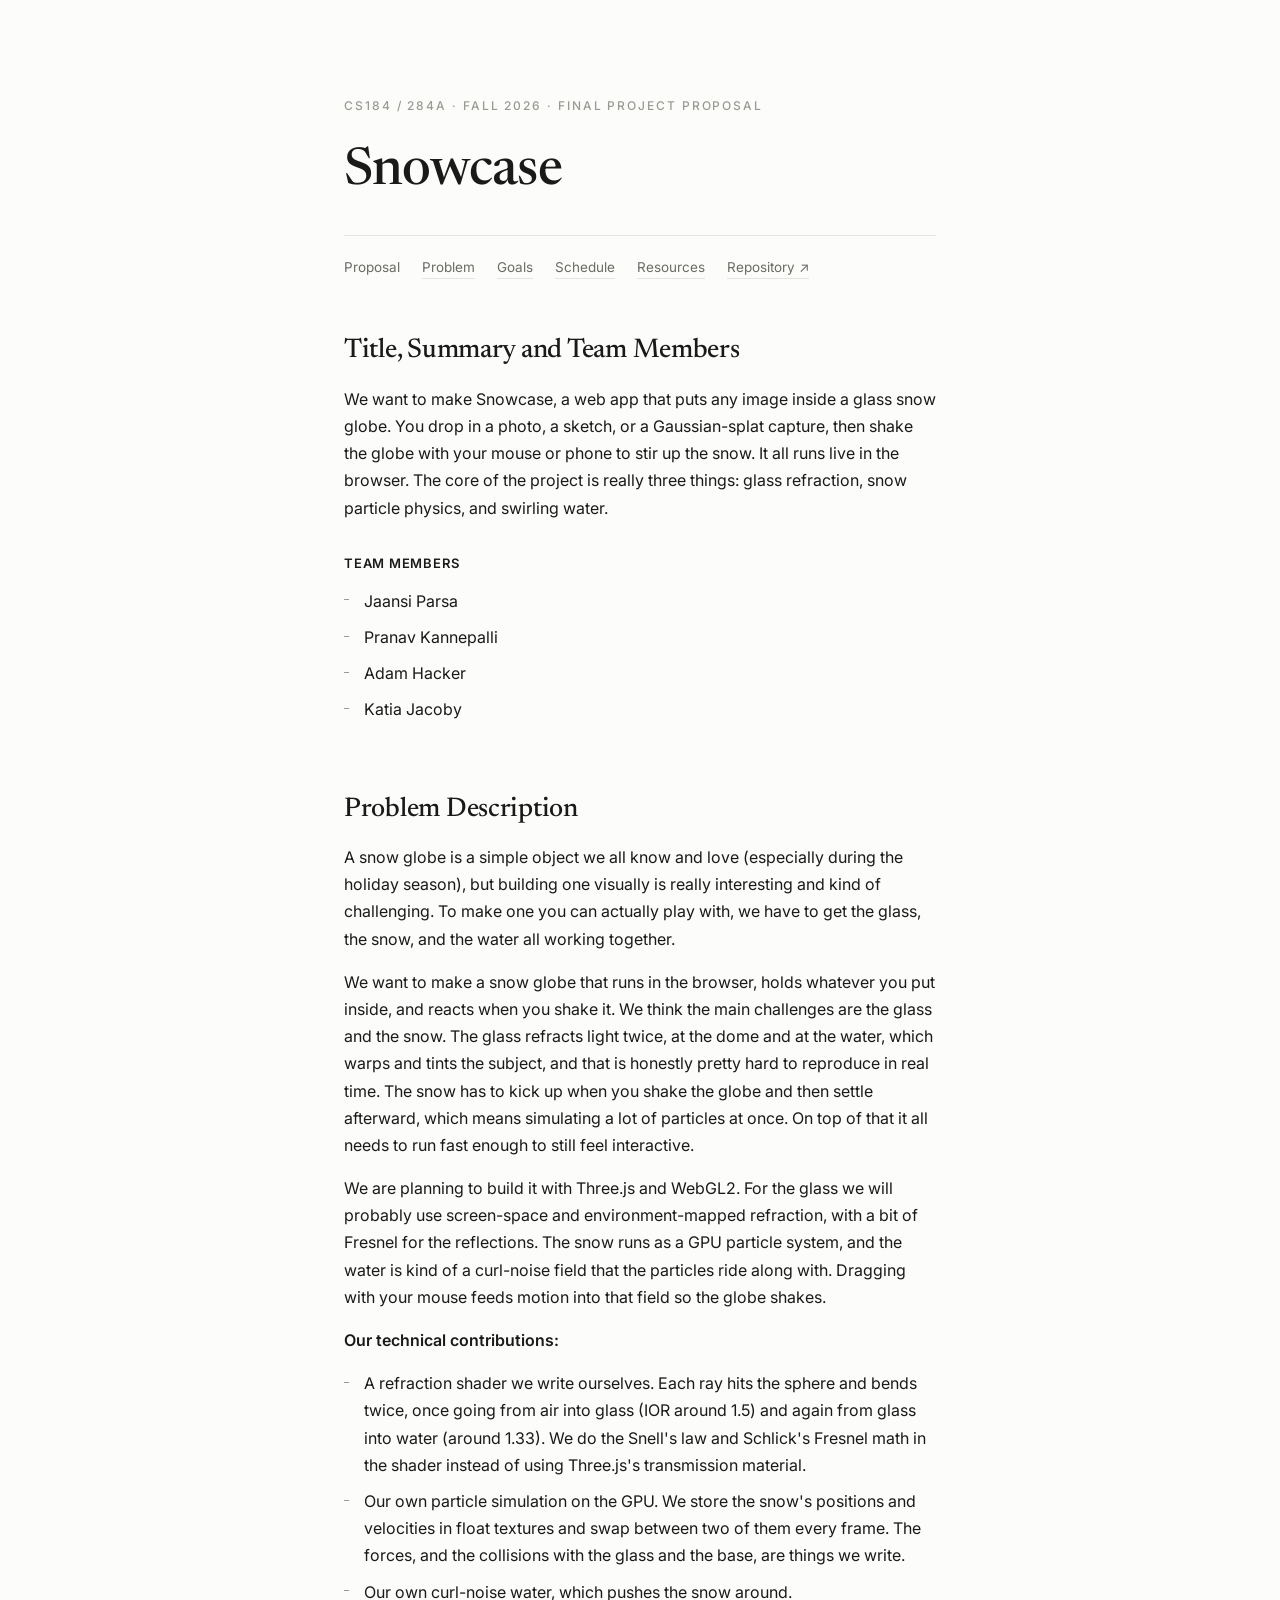
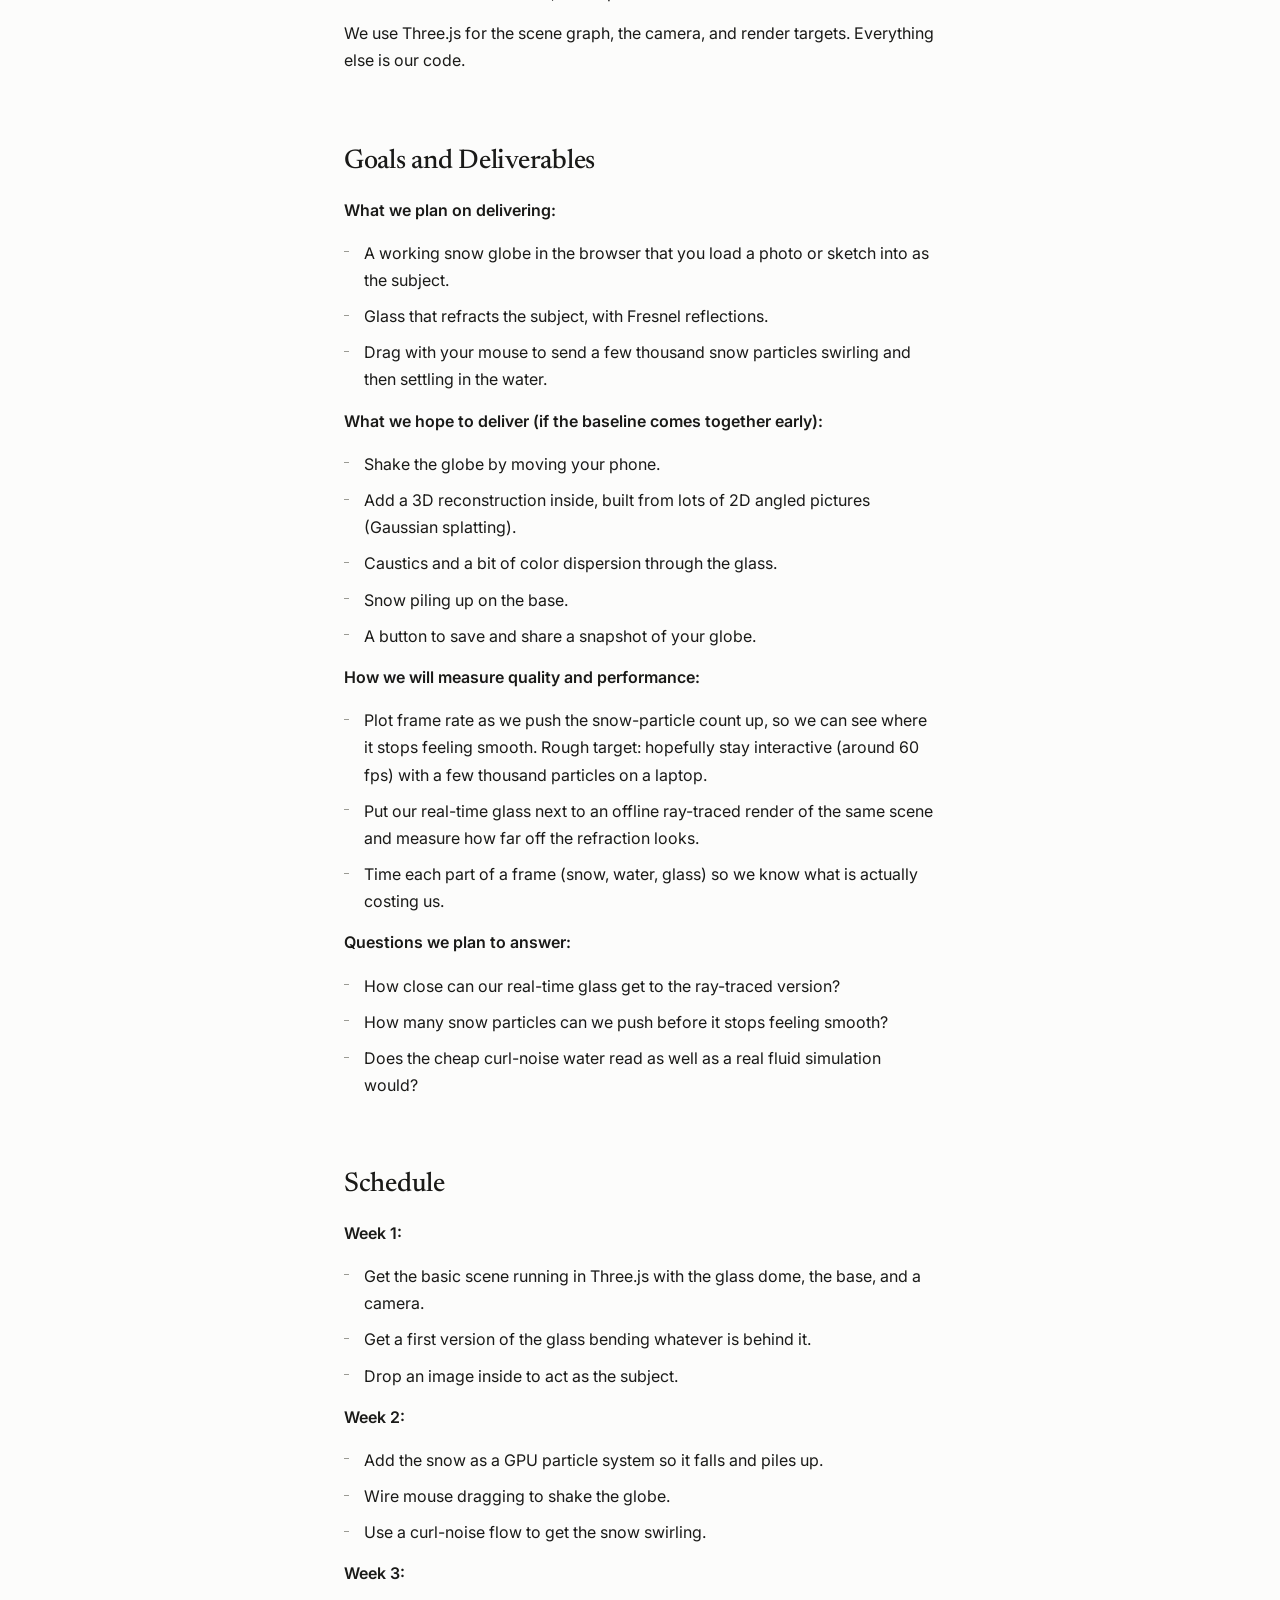
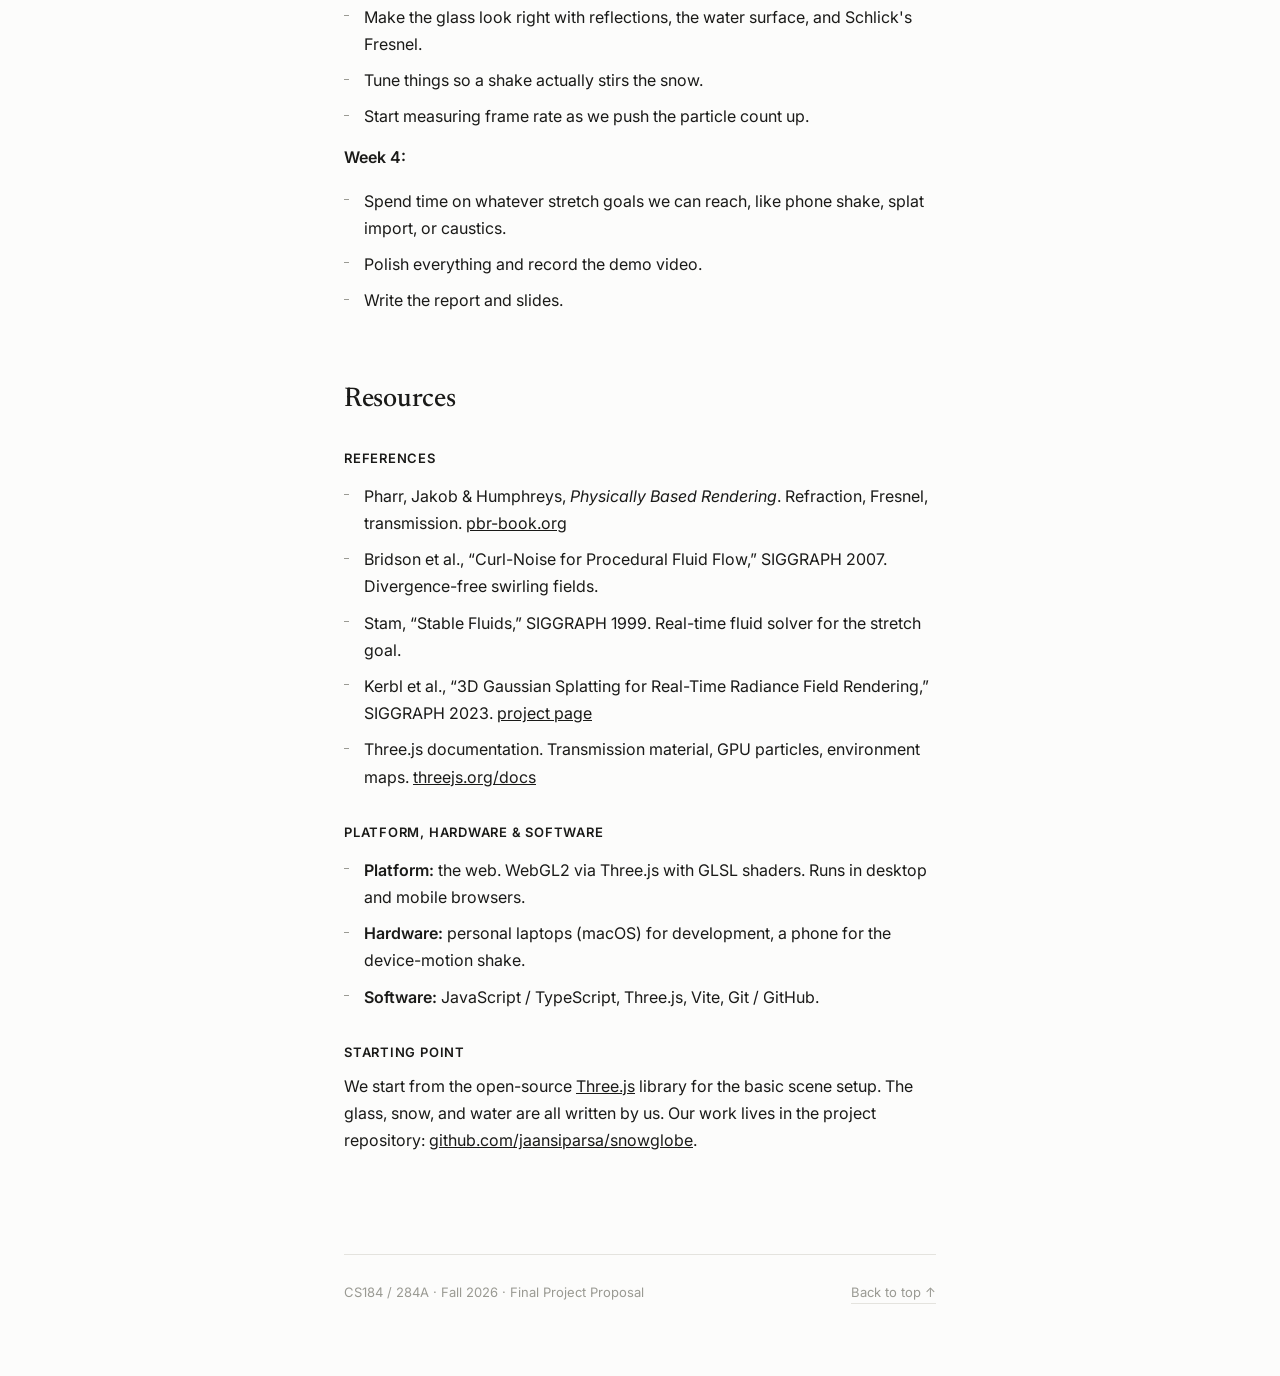
==== commit 27427284: "added our contributions" ====
--- a/index.html
+++ b/index.html
@@ -50,6 +50,14 @@
     <p>A snow globe is a simple object we all know and love (especially during the holiday season), but building one visually is really interesting and kind of challenging. To make one you can actually play with, we have to get the glass, the snow, and the water all working together.</p>
     <p>We want to make a snow globe that runs in the browser, holds whatever you put inside, and reacts when you shake it. We think the main challenges are the glass and the snow. The glass refracts light twice, at the dome and at the water, which warps and tints the subject, and that is honestly pretty hard to reproduce in real time. The snow has to kick up when you shake the globe and then settle afterward, which means simulating a lot of particles at once. On top of that it all needs to run fast enough to still feel interactive.</p>
     <p>We are planning to build it with Three.js and WebGL2. For the glass we will probably use screen-space and environment-mapped refraction, with a bit of Fresnel for the reflections. The snow runs as a GPU particle system, and the water is kind of a curl-noise field that the particles ride along with. Dragging with your mouse feeds motion into that field so the globe shakes.</p>
+
+    <p><strong>Our technical contributions:</strong></p>
+    <ul>
+      <li>A refraction shader we write ourselves. Each ray hits the sphere and bends twice, once going from air into glass (IOR around 1.5) and again from glass into water (around 1.33). We do the Snell's law and Schlick's Fresnel math in the shader instead of using Three.js's transmission material.</li>
+      <li>Our own particle simulation on the GPU. We store the snow's positions and velocities in float textures and swap between two of them every frame. The forces, and the collisions with the glass and the base, are things we write.</li>
+      <li>Our own curl-noise water, which pushes the snow around.</li>
+    </ul>
+    <p>We use Three.js for the scene graph, the camera, and render targets. Everything else is our code.</p>
   </section>
 
   <!-- 03 · GOALS & DELIVERABLES -->
@@ -136,7 +144,7 @@
     </ul>
 
     <h3>Starting point</h3>
-    <p>We start from the open-source <a href="https://threejs.org/">Three.js</a> library and its transmission-material and GPU-particle examples, adapting them rather than using them as-is. Our work lives in the project repository: <a href="https://github.com/jaansiparsa/snowglobe">github.com/jaansiparsa/snowglobe</a>.</p>
+    <p>We start from the open-source <a href="https://threejs.org/">Three.js</a> library for the basic scene setup. The glass, snow, and water are all written by us. Our work lives in the project repository: <a href="https://github.com/jaansiparsa/snowglobe">github.com/jaansiparsa/snowglobe</a>.</p>
   </section>
 
   <footer>
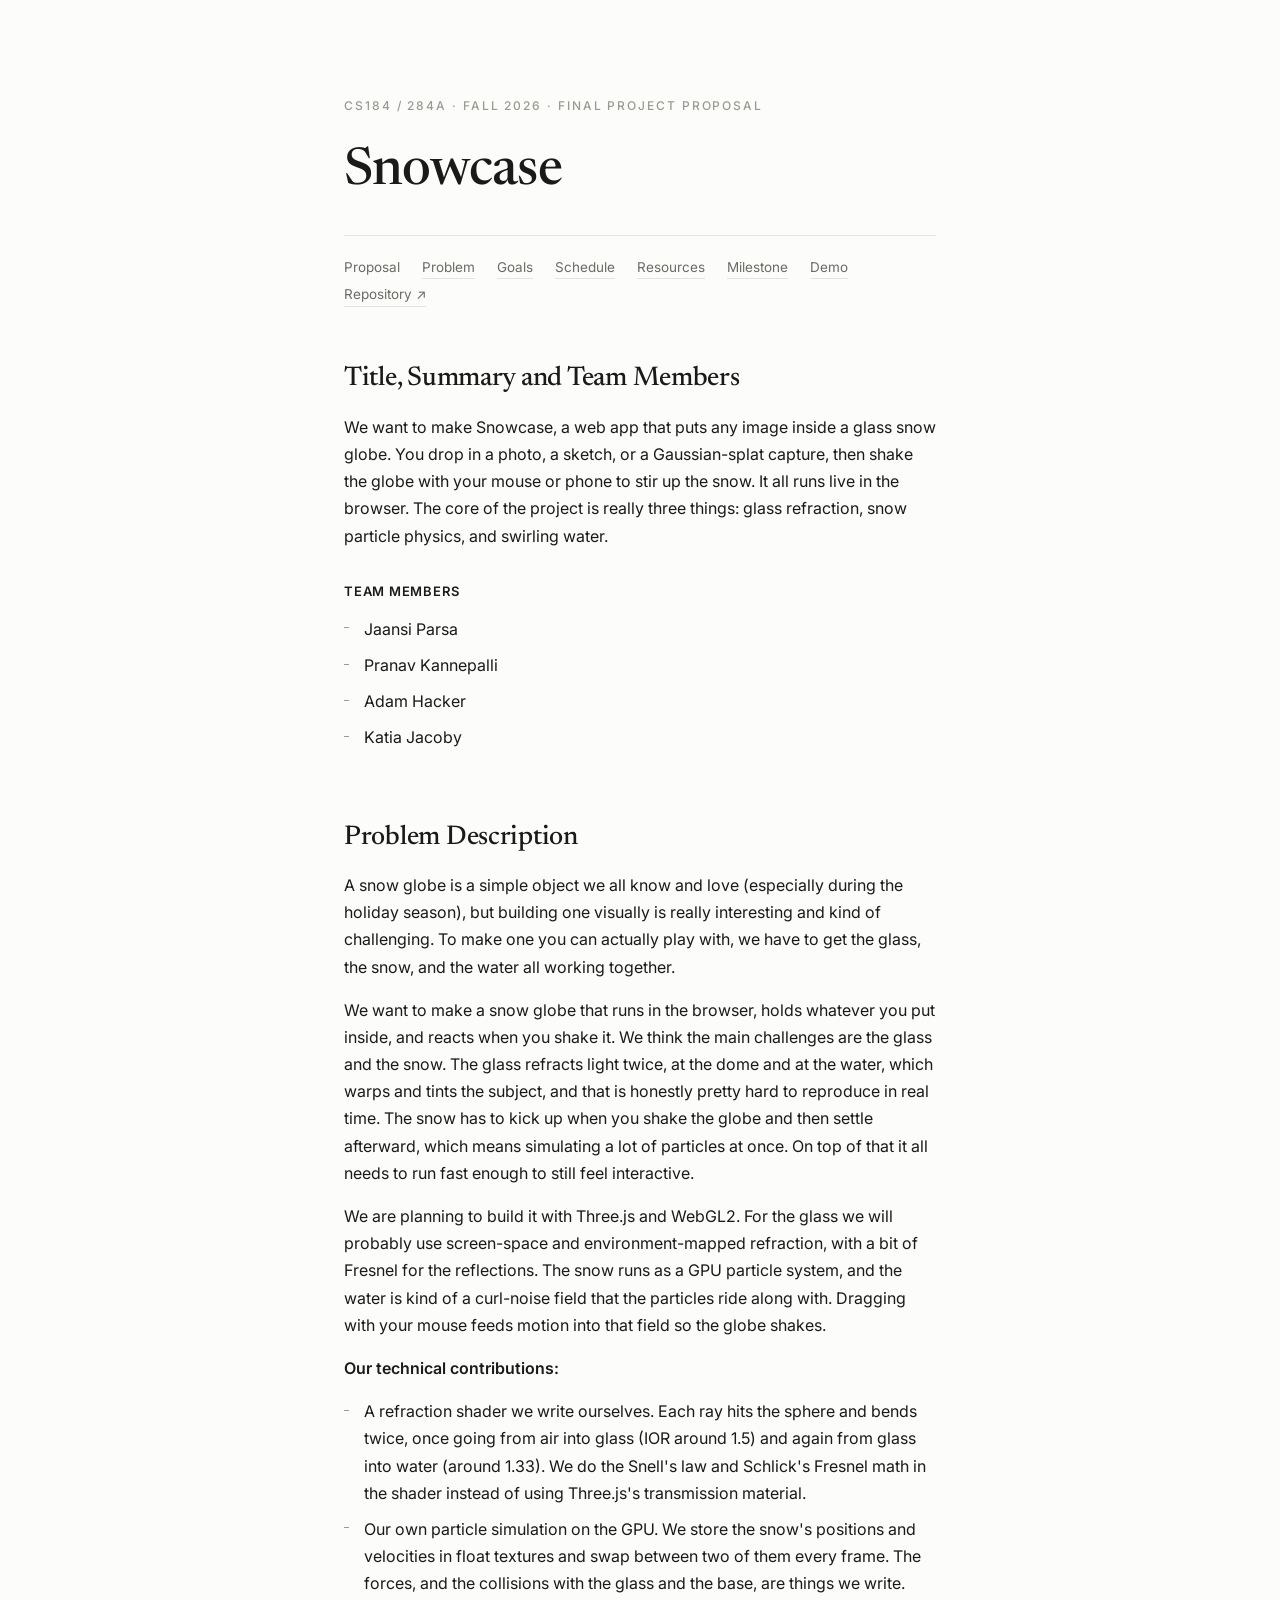
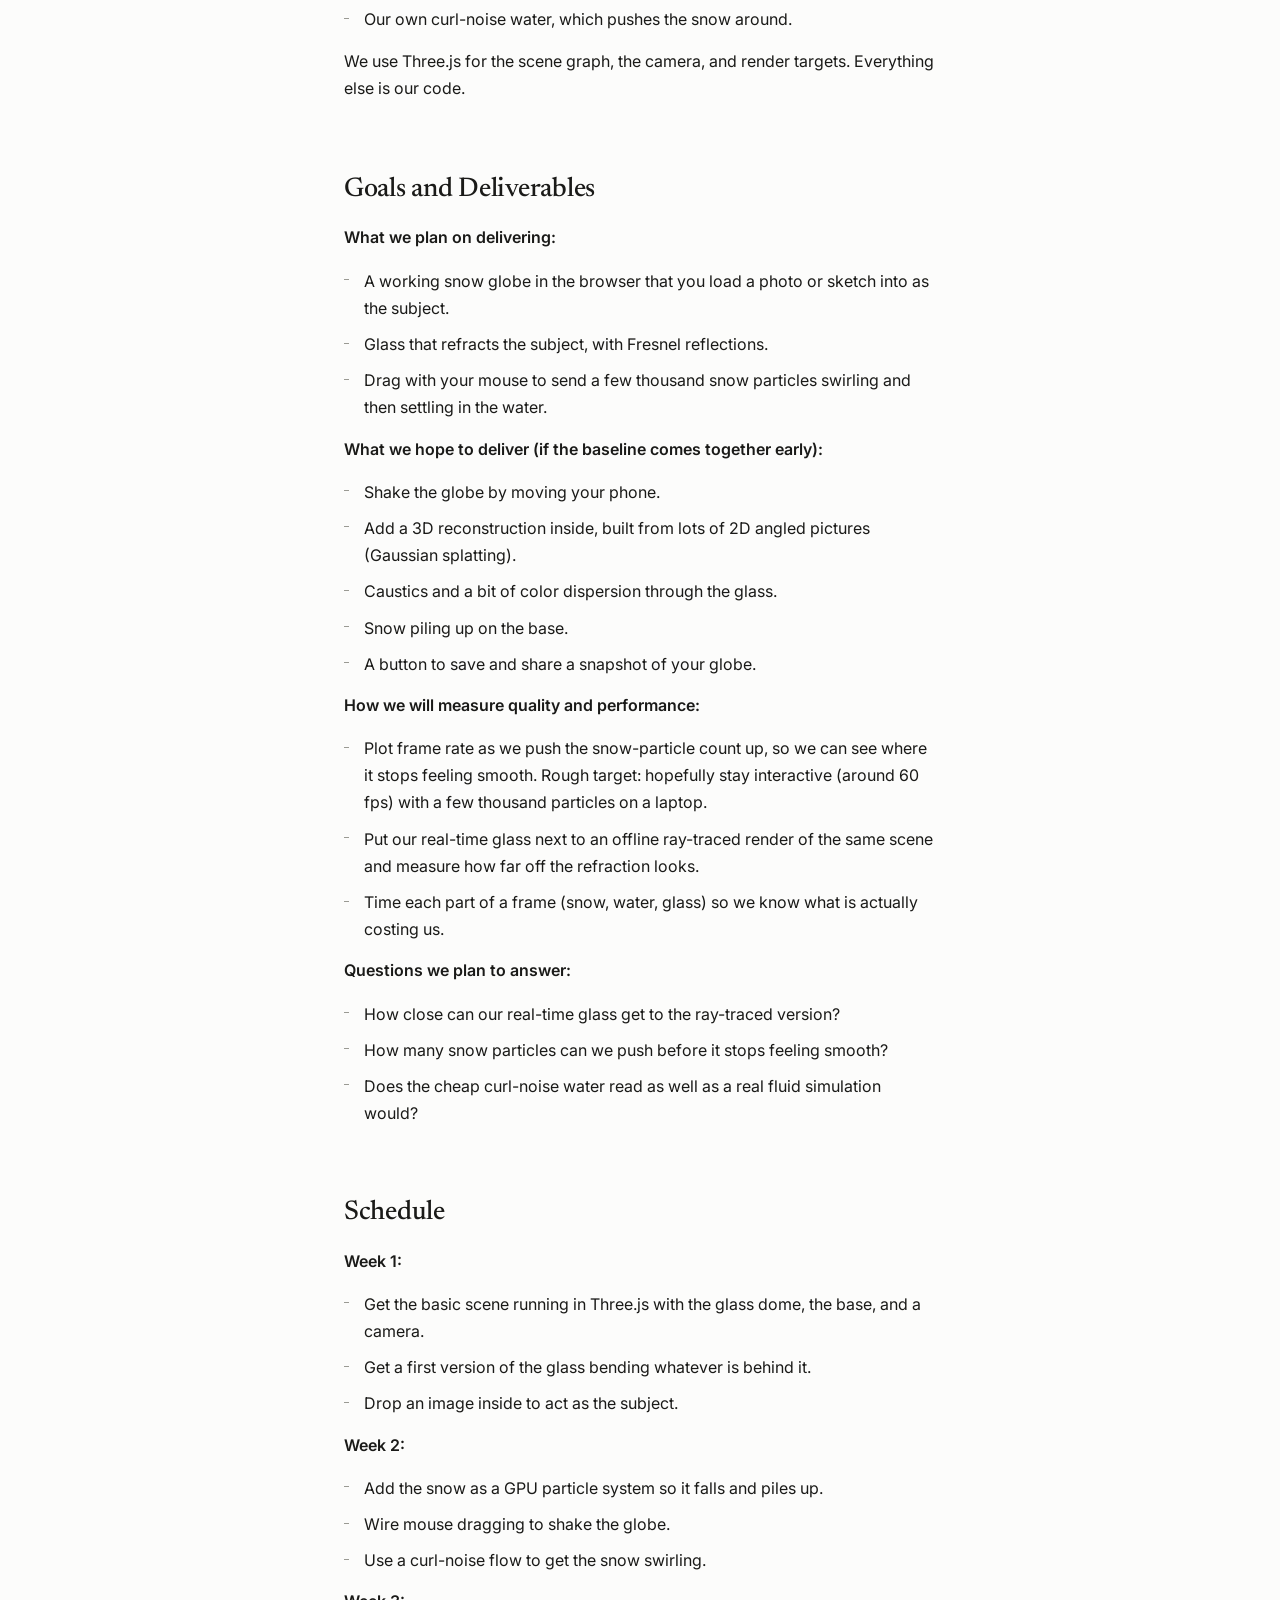
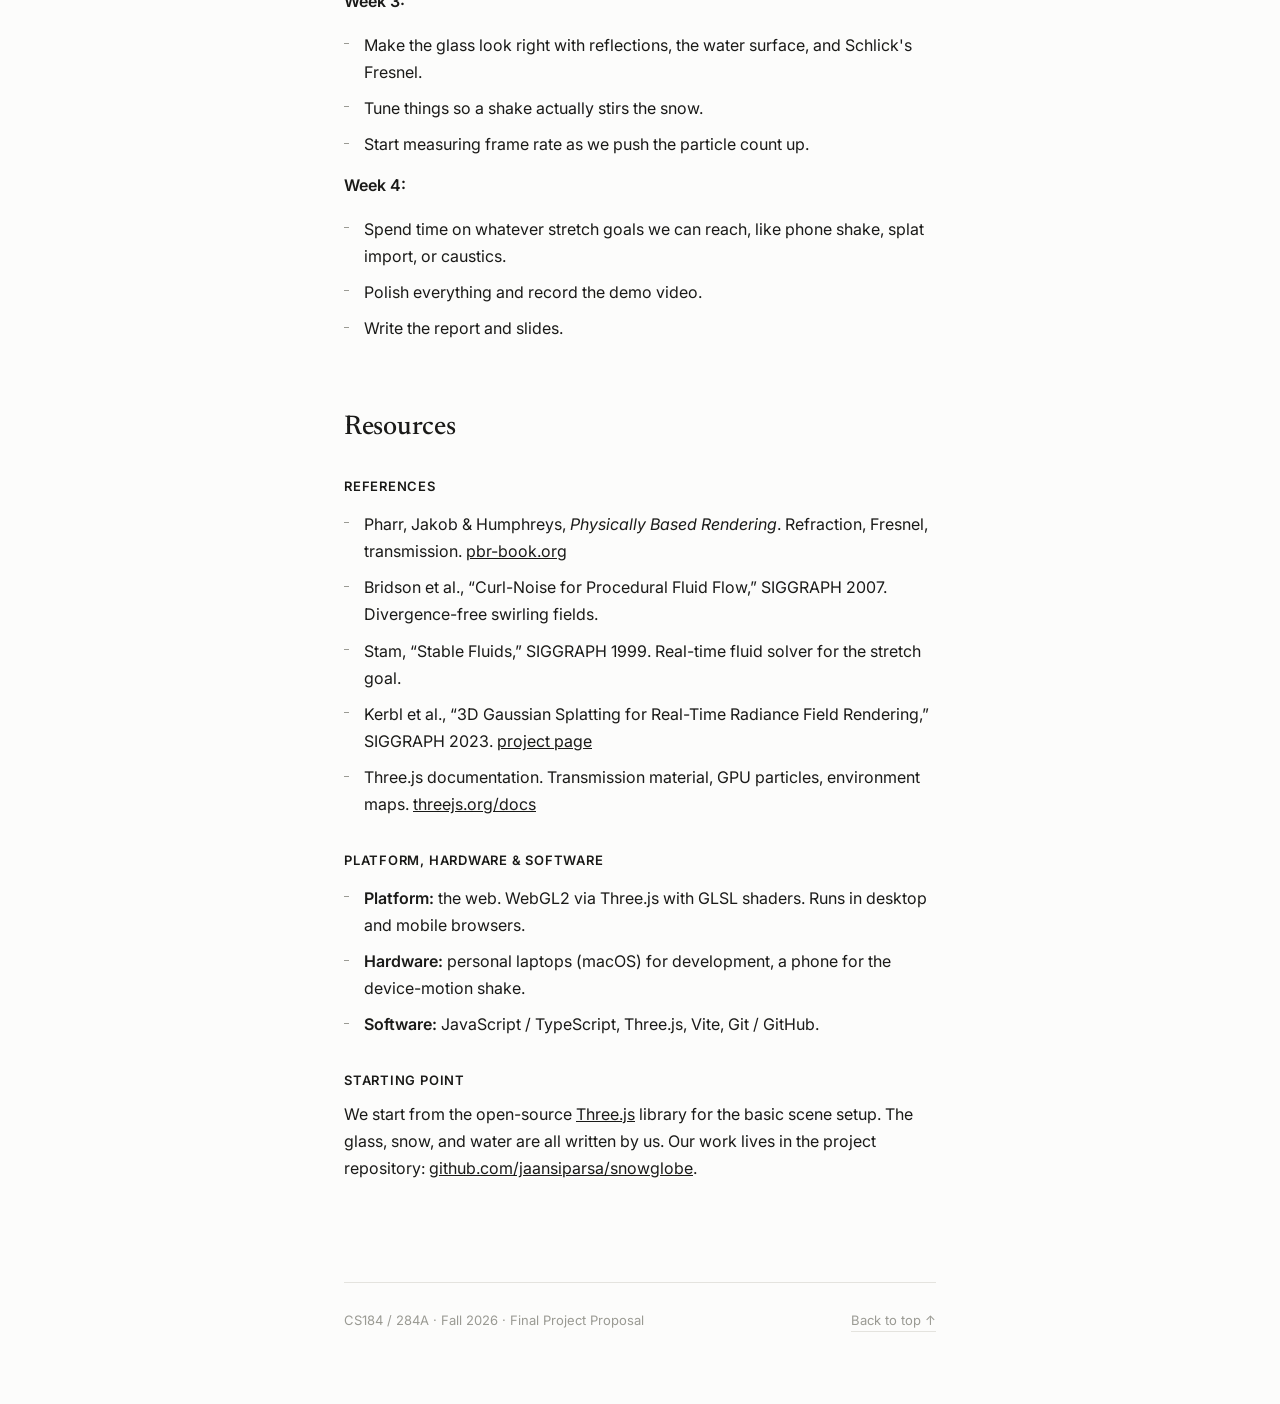
==== commit f880045a: "finish part 1" ====
--- a/index.html
+++ b/index.html
@@ -26,6 +26,8 @@
       <a href="#goals">Goals</a>
       <a href="#schedule">Schedule</a>
       <a href="#resources">Resources</a>
+      <a href="milestone.html">Milestone</a>
+      <a href="app/">Demo</a>
       <a href="https://github.com/jaansiparsa/snowglobe">Repository ↗</a>
     </nav>
   </header>
--- a/styles.css
+++ b/styles.css
@@ -152,3 +152,33 @@
   color:var(--ink);margin:14px 0;
 }
 pre code{background:none;padding:0;font-size:inherit}
+
+/* Milestone report: figures and results table ---------------- */
+.figs{display:grid;grid-template-columns:repeat(4,1fr);gap:8px;margin:18px 0 6px}
+.figs figure{margin:0}
+.figs img{width:100%;display:block;border-radius:6px;border:1px solid var(--line)}
+.figs figcaption{font-size:12px;color:var(--muted);line-height:1.4;margin-top:6px}
+.caption{font-size:13px;color:var(--muted);line-height:1.55}
+.results{width:100%;border-collapse:collapse;font-size:14px;font-variant-numeric:tabular-nums;margin:14px 0 8px}
+.results th,.results td{text-align:right;padding:6px 8px;border-bottom:1px solid var(--line)}
+.results th{font-size:12px;letter-spacing:.06em;text-transform:uppercase;color:var(--faint);font-weight:600}
+.results th:first-child,.results td:first-child{text-align:left}
+@media (max-width:600px){.figs{grid-template-columns:1fr 1fr}}
+@media print{.figs{break-inside:avoid}.results{font-size:9.5pt}}
+@media print{
+  .report{font-size:9pt;line-height:1.35}
+  .report section{break-inside:auto}
+  .report header{padding-top:0}
+  .report h1{font-size:26pt;margin-bottom:6px}
+  .report .kicker{margin-bottom:10px}
+  .report .masthead-meta{display:none}
+  .report h2{font-size:15pt;margin-bottom:6px}
+  .report section{padding-top:12px}
+  .report p{margin:0 0 6px}
+  .report ul{margin:4px 0}
+  .report li{margin:3px 0}
+  .report .figs{margin:6px 0 2px;max-width:60%}
+  .report .results{margin:4px 0;font-size:8.5pt}
+  .report .results th,.report .results td{padding:2px 8px}
+  .report a[href^="http"]::after{content:""}
+}
